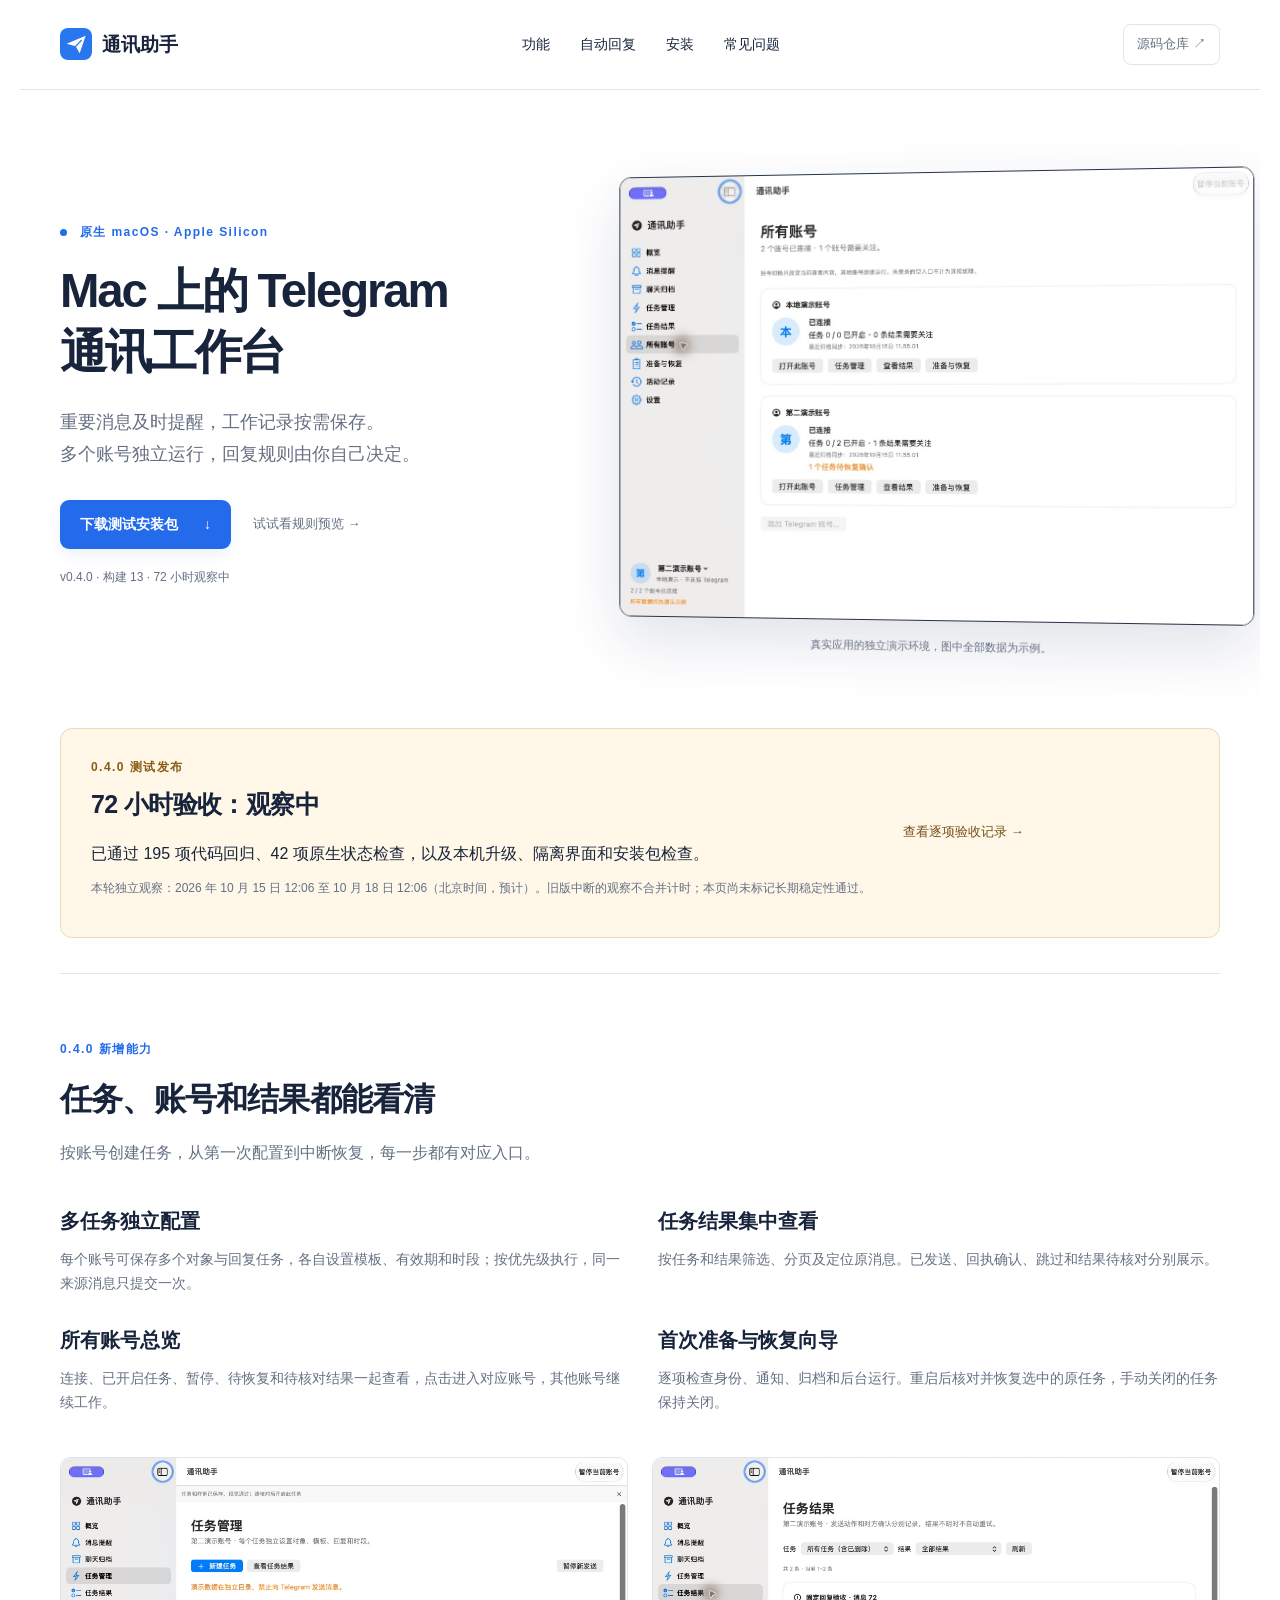
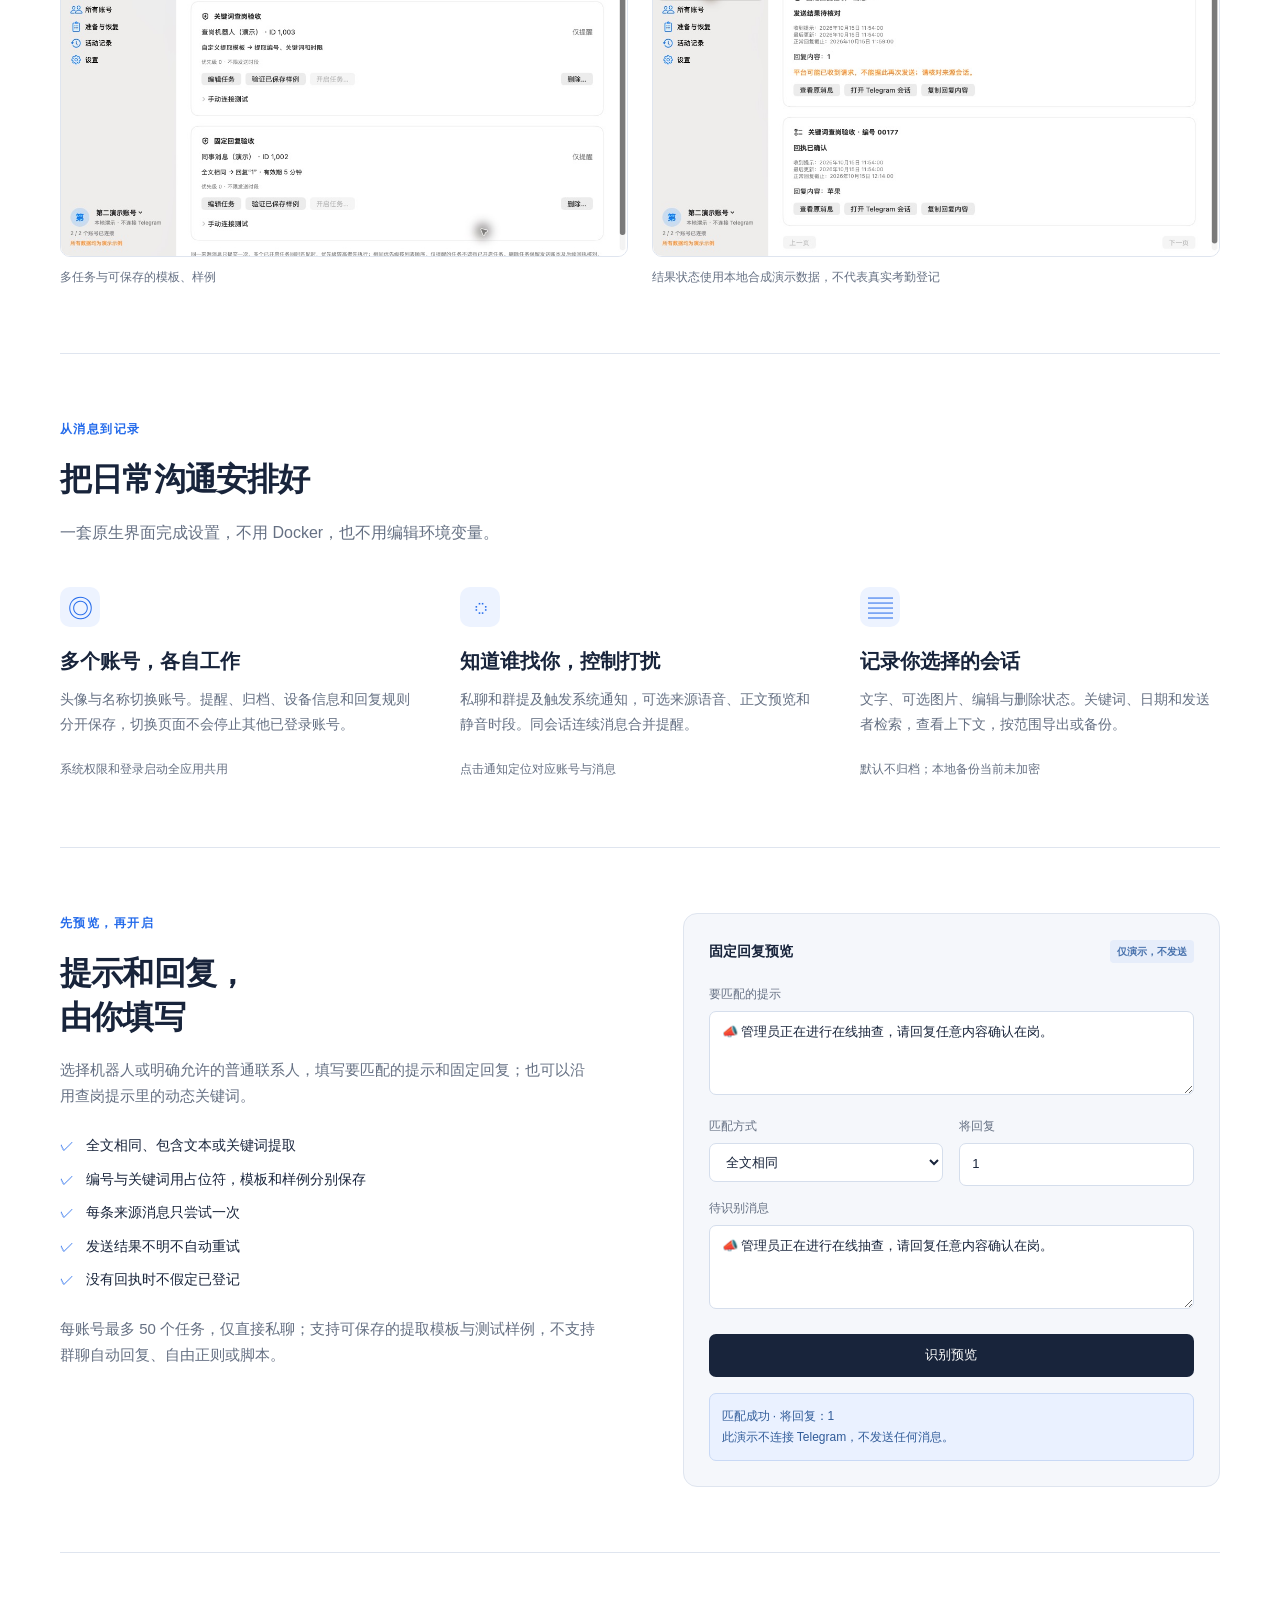
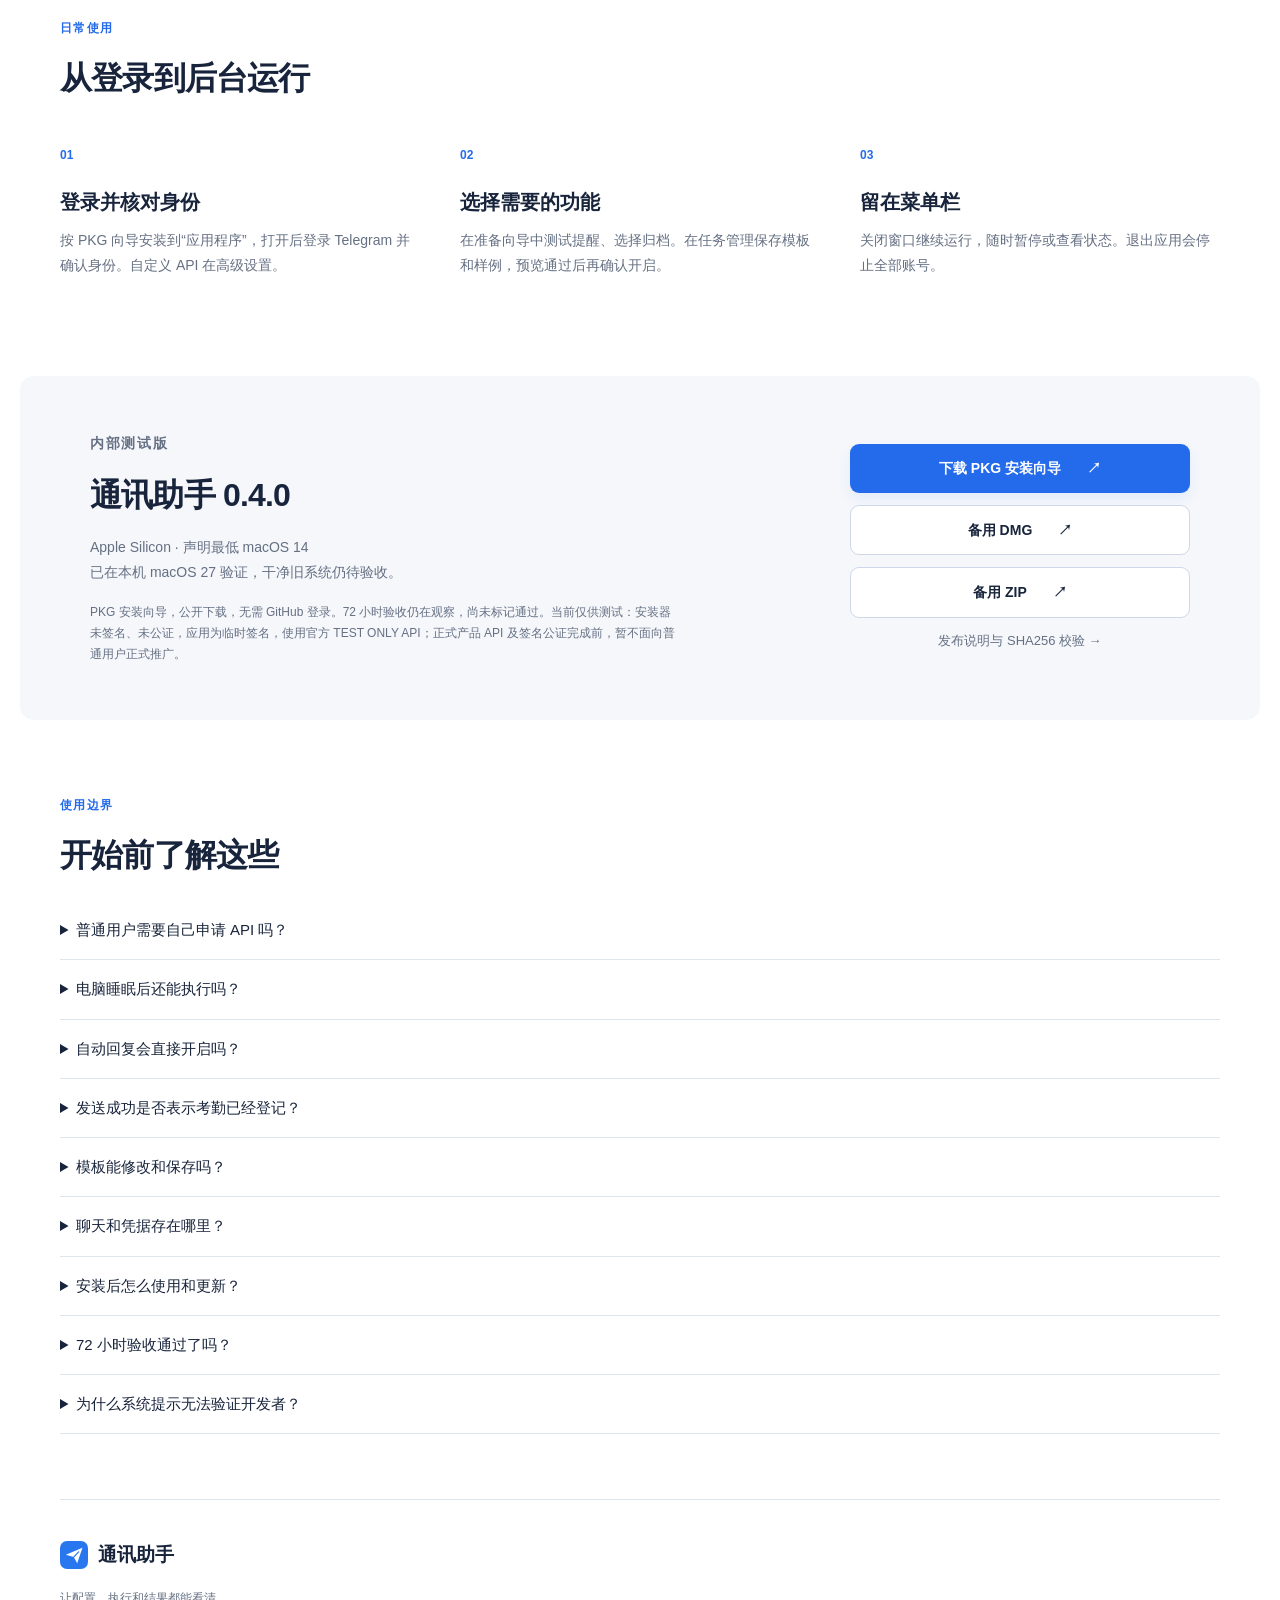
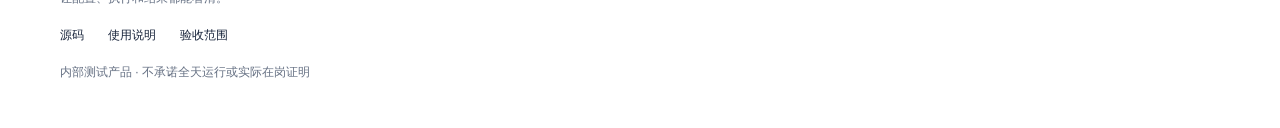
==== docs/index.html @ a5a1b1ce "Release 0.4.0 multi-task workbench with observation status" ====
<!doctype html>
<html lang="zh-CN">
<head>
<meta name="product-release" content="0.4.0">
  <meta charset="utf-8"><meta name="viewport" content="width=device-width,initial-scale=1">
  <meta name="description" content="通讯助手是原生 macOS Telegram 通讯工作台，支持多账号、系统提醒、本地归档与用户配置的自动回复。">
  <meta name="color-scheme" content="light"><title>通讯助手 · macOS Telegram 通讯工作台</title>
  <link rel="icon" href="assets/icon.svg" type="image/svg+xml"><link rel="stylesheet" href="style.css"><script src="site.js" defer></script>
</head>
<body>
<a class="skip" href="#main">跳到正文</a>
<header><a class="brand" href="#main"><img src="assets/icon.svg" width="32" height="32" alt="">通讯助手</a><nav aria-label="页面导航"><a href="#whats-new">功能</a><a href="#automation">自动回复</a><a href="#download">安装</a><a href="#faq">常见问题</a></nav><a class="repo-link" href="https://github.com/Aronlele/communications-assistant">源码仓库 ↗</a></header>
<main id="main">
<section class="hero">
  <div class="hero-copy"><p class="eyebrow"><span></span> 原生 macOS · Apple Silicon</p><h1>Mac 上的 Telegram<br>通讯工作台</h1><p class="intro">重要消息及时提醒，工作记录按需保存。<br>多个账号独立运行，回复规则由你自己决定。</p><div class="hero-actions"><a class="button" href="#download">下载测试安装包 <span>↓</span></a><a class="text-link" href="#automation">试试看规则预览 →</a></div><p class="meta">v0.4.0 · 构建 13 · 72 小时观察中</p></div>
  <figure class="app-figure"><img src="assets/demo-accounts.png" width="1080" height="760" alt="通讯助手 0.4.0：两个独立演示账号、任务数量、结果关注与恢复状态"><figcaption>真实应用的独立演示环境，图中全部数据为示例。</figcaption></figure>
</section>
<section id="release-status" class="release-status" aria-labelledby="release-status-title">
  <div><p class="eyebrow">0.4.0 测试发布</p><h2 id="release-status-title">72 小时验收：观察中</h2><p>已通过 195 项代码回归、42 项原生状态检查，以及本机升级、隔离界面和安装包检查。</p><p class="feature-note">本轮独立观察：2026 年 10 月 15 日 12:06 至 10 月 18 日 12:06（北京时间，预计）。旧版中断的观察不合并计时；本页尚未标记长期稳定性通过。</p></div>
  <a class="text-link" href="https://github.com/Aronlele/communications-assistant/blob/main/design/acceptance.md">查看逐项验收记录 →</a>
</section>
<section id="whats-new" class="section">
  <div class="section-heading"><p class="eyebrow">0.4.0 新增能力</p><h2>任务、账号和结果都能看清</h2><p>按账号创建任务，从第一次配置到中断恢复，每一步都有对应入口。</p></div>
  <div class="release-grid">
    <article><h3>多任务独立配置</h3><p>每个账号可保存多个对象与回复任务，各自设置模板、有效期和时段；按优先级执行，同一来源消息只提交一次。</p></article>
    <article><h3>任务结果集中查看</h3><p>按任务和结果筛选、分页及定位原消息。已发送、回执确认、跳过和结果待核对分别展示。</p></article>
    <article><h3>所有账号总览</h3><p>连接、已开启任务、暂停、待恢复和待核对结果一起查看，点击进入对应账号，其他账号继续工作。</p></article>
    <article><h3>首次准备与恢复向导</h3><p>逐项检查身份、通知、归档和后台运行。重启后核对并恢复选中的原任务，手动关闭的任务保持关闭。</p></article>
  </div>
  <div class="screenshots"><figure><a href="assets/demo-tasks.png"><img src="assets/demo-tasks.png" width="1080" height="760" loading="lazy" alt="独立演示环境中的关键词任务与固定回复任务"></a><figcaption>多任务与可保存的模板、样例</figcaption></figure><figure><a href="assets/demo-results.png"><img src="assets/demo-results.png" width="1080" height="760" loading="lazy" alt="合成演示结果：发送待核对、回执已确认及原消息定位"></a><figcaption>结果状态使用本地合成演示数据，不代表真实考勤登记</figcaption></figure></div>
</section>
<section id="features" class="features section">
  <div class="section-heading"><p class="eyebrow">从消息到记录</p><h2>把日常沟通安排好</h2><p>一套原生界面完成设置，不用 Docker，也不用编辑环境变量。</p></div>
  <div class="feature-grid">
    <article><span class="feature-icon" aria-hidden="true">◎</span><h3>多个账号，各自工作</h3><p>头像与名称切换账号。提醒、归档、设备信息和回复规则分开保存，切换页面不会停止其他已登录账号。</p><span class="feature-note">系统权限和登录启动全应用共用</span></article>
    <article><span class="feature-icon" aria-hidden="true">◌</span><h3>知道谁找你，控制打扰</h3><p>私聊和群提及触发系统通知，可选来源语音、正文预览和静音时段。同会话连续消息合并提醒。</p><span class="feature-note">点击通知定位对应账号与消息</span></article>
    <article><span class="feature-icon" aria-hidden="true">▤</span><h3>记录你选择的会话</h3><p>文字、可选图片、编辑与删除状态。关键词、日期和发送者检索，查看上下文，按范围导出或备份。</p><span class="feature-note">默认不归档；本地备份当前未加密</span></article>
  </div>
</section>
<section id="automation" class="automation section">
  <div class="automation-copy"><p class="eyebrow">先预览，再开启</p><h2>提示和回复，<br>由你填写</h2><p>选择机器人或明确允许的普通联系人，填写要匹配的提示和固定回复；也可以沿用查岗提示里的动态关键词。</p><ul><li>全文相同、包含文本或关键词提取</li><li>编号与关键词用占位符，模板和样例分别保存</li><li>每条来源消息只尝试一次</li><li>发送结果不明不自动重试</li><li>没有回执时不假定已登记</li></ul><p class="feature-note">每账号最多 50 个任务，仅直接私聊；支持可保存的提取模板与测试样例，不支持群聊自动回复、自由正则或脚本。</p></div>
  <div class="rule-demo"><div class="demo-heading"><span>固定回复预览</span><span class="demo-badge">仅演示，不发送</span></div><label for="match">要匹配的提示</label><textarea id="match" rows="3" maxlength="2000">📣 管理员正在进行在线抽查，请回复任意内容确认在岗。</textarea><div class="demo-row"><div><label for="mode">匹配方式</label><select id="mode"><option value="exact">全文相同</option><option value="contains">包含指定文本</option></select></div><div><label for="reply">将回复</label><input id="reply" value="1" maxlength="100"></div></div><label for="sample">待识别消息</label><textarea id="sample" rows="3" maxlength="2000">📣 管理员正在进行在线抽查，请回复任意内容确认在岗。</textarea><button id="preview" type="button">识别预览</button><div id="result" class="demo-result" role="status" aria-live="polite">匹配成功 · 将回复：1<br>此演示不连接 Telegram，不发送任何消息。</div></div>
</section>
<section class="workflow section"><div class="section-heading"><p class="eyebrow">日常使用</p><h2>从登录到后台运行</h2></div><ol><li><span>01</span><h3>登录并核对身份</h3><p>按 PKG 向导安装到“应用程序”，打开后登录 Telegram 并确认身份。自定义 API 在高级设置。</p></li><li><span>02</span><h3>选择需要的功能</h3><p>在准备向导中测试提醒、选择归档。在任务管理保存模板和样例，预览通过后再确认开启。</p></li><li><span>03</span><h3>留在菜单栏</h3><p>关闭窗口继续运行，随时暂停或查看状态。退出应用会停止全部账号。</p></li></ol></section>
<section id="download" class="download section"><div><p class="eyebrow">内部测试版</p><h2>通讯助手 0.4.0</h2><p>Apple Silicon · 声明最低 macOS 14<br>已在本机 macOS 27 验证，干净旧系统仍待验收。</p><p class="download-note">PKG 安装向导，公开下载，无需 GitHub 登录。72 小时验收仍在观察，尚未标记通过。当前仅供测试：安装器未签名、未公证，应用为临时签名，使用官方 TEST ONLY API；正式产品 API 及签名公证完成前，暂不面向普通用户正式推广。</p></div><div class="download-actions"><a class="button" href="https://github.com/Aronlele/communications-assistant/releases/download/v0.4.0/CommunicationsAssistant-0.4.0-macOS-arm64.pkg">下载 PKG 安装向导 <span>↗</span></a><a class="button secondary" href="https://github.com/Aronlele/communications-assistant/releases/download/v0.4.0/CommunicationsAssistant-0.4.0-macOS-arm64.dmg">备用 DMG <span>↗</span></a><a class="button secondary" href="https://github.com/Aronlele/communications-assistant/releases/download/v0.4.0/CommunicationsAssistant-0.4.0-macOS-arm64.zip">备用 ZIP <span>↗</span></a><a class="text-link" href="https://github.com/Aronlele/communications-assistant/releases/tag/v0.4.0">发布说明与 SHA256 校验 →</a></div></section>
<section id="faq" class="faq section"><div class="section-heading"><p class="eyebrow">使用边界</p><h2>开始前了解这些</h2></div><details><summary>普通用户需要自己申请 API 吗？</summary><p>有内置配置的安装包只需登录 Telegram；自定义 API 放在高级设置。当前内部包使用官方测试配置，正式产品 API 待完成。</p></details><details><summary>电脑睡眠后还能执行吗？</summary><p>睡眠、合盖、退出应用或网络不可用时不能实时处理。可选防闲置睡眠不能覆盖主动睡眠或合盖，恢复后按时限规则处理新提示，不补发重启前旧消息。</p></details><details><summary>自动回复会直接开启吗？</summary><p>不会。新对象或规则先保存为仅提醒，预览并确认后才启用。重启或身份恢复后，逐账号确认，再在准备与恢复向导中选择恢复原先开启的任务。固定回复默认本地有效期 5 分钟，可自定义。</p></details><details><summary>发送成功是否表示考勤已经登记？</summary><p>编号模式需要匹配同编号登记回执。固定回复当前没有通用回执解析，只显示“已发送，登记未核实”，需要在原会话确认实际业务结果。</p></details><details><summary>模板能修改和保存吗？</summary><p>可以。在任务管理新建或编辑任务，匹配模板和测试样例分别保存。编号查岗选择“从提示提取关键词”，可从样例生成含编号、分钟数和关键词占位符的提取模板；关键词可随每条消息变化。修改执行条件只暂停该任务，其他任务保持运行。</p></details><details><summary>聊天和凭据存在哪里？</summary><p>资料保存在本机，按账号隔离，不上传到产品云端。Telegram 连接仍访问其服务。会话和 API 不随普通备份导出，本地备份未加密，源码仓库不包含真实消息和凭据。</p></details><details><summary>安装后怎么使用和更新？</summary><p>推荐双击 PKG，按“继续 → 安装”完成安装，再从“应用程序”打开通讯助手。系统可能要求管理员验证。升级前退出应用，安装器只替换应用，保留账号和资料；之后在准备与恢复向导中核对账号和原先开启的任务，再选择恢复。DMG/ZIP 为备用。Intel、自动更新、正式签名及公证尚未完成。</p></details><details><summary>72 小时验收通过了吗？</summary><p>尚未通过。0.4.0 独立观察从 2026 年 10 月 15 日 12:06（北京时间）开始，预计 10 月 18 日 12:06 满 72 小时。会核对实际覆盖、连接、资源及采样缺口；到期本身不等于通过。旧版计划升级中断的时间不拼接。</p></details><details><summary>为什么系统提示无法验证开发者？</summary><p>目前安装器尚未完成 Developer ID 签名与 Apple 公证，不能保证联网下载后顺畅安装。请核对 Release 来源与 SHA256，参考 <a href="https://support.apple.com/zh-cn/102445">Apple 官方说明</a>；无需关闭系统安全保护。当前 PKG 已验证安装结构和向导，干净 Mac 的完整安装仍待验收。</p></details></section>
</main>
<footer><div class="brand"><img src="assets/icon.svg" width="28" height="28" alt="">通讯助手</div><p>让配置、执行和结果都能看清。</p><div><a href="https://github.com/Aronlele/communications-assistant">源码</a><a href="https://github.com/Aronlele/communications-assistant/blob/main/macos/README.md">使用说明</a><a href="https://github.com/Aronlele/communications-assistant/blob/main/design/acceptance.md">验收范围</a></div><small>内部测试产品 · 不承诺全天运行或实际在岗证明</small></footer>
</body></html>
---- docs/style.css ----
:root{--ink:#18243b;--muted:#657083;--blue:#246beb;--line:#dfe5ef;--paper:#f5f7fb}*{box-sizing:border-box}html{scroll-behavior:smooth;scroll-padding-top:90px}body{margin:0;color:var(--ink);font:16px/1.75 -apple-system,BlinkMacSystemFont,"PingFang SC","Segoe UI",sans-serif;background:#fff}a{color:inherit;text-decoration:none}button,input,textarea,select{font:inherit}a:focus-visible,button:focus-visible,input:focus-visible,textarea:focus-visible,select:focus-visible,summary:focus-visible{outline:3px solid #8cb4ff;outline-offset:4px}.skip{position:absolute;left:16px;top:-100px;background:#fff;padding:10px;z-index:10}.skip:focus{top:12px}header{display:flex;align-items:center;justify-content:space-between;gap:24px;max-width:1240px;margin:auto;padding:24px 40px;border-bottom:1px solid var(--line)}.brand{display:flex;align-items:center;gap:10px;font-weight:700;font-size:19px}nav{display:flex;gap:30px;font-size:14px}nav a:hover,.text-link:hover{color:var(--blue)}.repo-link{font-size:13px;color:var(--muted);padding:8px 13px;border:1px solid var(--line);border-radius:8px}main{max-width:1240px;margin:auto}.hero{display:grid;grid-template-columns:.92fr 1.08fr;gap:32px;align-items:center;padding:82px 40px 72px;overflow:hidden}.eyebrow{font-size:12px;font-weight:700;letter-spacing:.12em;color:var(--blue);margin:0 0 18px}.eyebrow span{display:inline-block;width:7px;height:7px;background:var(--blue);border-radius:50%;margin-right:8px}h1{font-size:clamp(34px,3.7vw,49px);line-height:1.28;letter-spacing:-.045em;margin:0 0 25px}h2{font-size:32px;line-height:1.35;letter-spacing:-.025em;margin:0 0 18px}h3{font-size:20px;line-height:1.4;margin:20px 0 12px}p{margin:0 0 18px}.intro{color:var(--muted);font-size:18px}.hero-actions{display:flex;align-items:center;gap:22px;margin:30px 0 18px}.button{display:inline-flex;justify-content:center;align-items:center;gap:26px;border-radius:9px;padding:12px 20px;background:var(--blue);color:white;font-size:14px;font-weight:600;box-shadow:0 6px 14px #246beb15}.button:hover{background:#165ace}.text-link{font-size:13px;color:var(--muted)}.meta{font-size:12px;color:var(--muted)}figure{margin:0}.app-figure{transform:perspective(1200px) rotateY(-5deg);margin-right:-28px}.app-figure img{display:block;width:100%;height:auto;border-radius:12px;box-shadow:0 24px 60px #1e305922;border:1px solid #263243}.app-figure figcaption{text-align:center;font-size:11px;color:var(--muted);margin-top:16px}.section{margin:0 40px;padding:65px 0;border-top:1px solid var(--line)}.section-heading{max-width:630px;margin-bottom:40px}.section-heading p:not(.eyebrow){color:var(--muted)}.feature-grid{display:grid;grid-template-columns:repeat(3,1fr);gap:40px}.feature-grid article p{font-size:14px;color:var(--muted)}.feature-icon{display:inline-grid;place-items:center;width:40px;height:40px;border-radius:10px;color:var(--blue);background:#edf3ff;font-size:25px}.feature-note{font-size:12px;color:var(--muted)}.automation{display:grid;grid-template-columns:1fr 1fr;gap:85px;align-items:start}.automation-copy>p:not(.eyebrow){color:var(--muted);font-size:15px}.automation-copy ul{list-style:none;padding:0;margin:24px 0}.automation-copy li{font-size:14px;margin:9px 0}.automation-copy li:before{content:"✓";color:var(--blue);margin-right:12px}.rule-demo{padding:25px;background:var(--paper);border:1px solid var(--line);border-radius:14px}.demo-heading{display:flex;align-items:center;justify-content:space-between;font-size:14px;font-weight:600;margin-bottom:20px;gap:10px}.demo-badge{font-size:10px;background:#e6edfa;color:#4771ac;padding:3px 7px;border-radius:4px}.rule-demo label{display:block;font-size:12px;color:var(--muted);margin:12px 0 6px}.rule-demo input,.rule-demo textarea,.rule-demo select{width:100%;padding:10px 12px;border:1px solid #d5deec;border-radius:7px;background:white;color:var(--ink);font-size:13px;line-height:1.6}.rule-demo textarea{resize:vertical;min-height:78px}.demo-row{display:grid;grid-template-columns:1fr 1fr;gap:16px}.rule-demo button{cursor:pointer;width:100%;border:0;border-radius:7px;padding:10px;margin:16px 0;background:var(--ink);color:white;font-size:13px}.demo-result{padding:12px;border-radius:7px;border:1px solid #c9d9f5;background:#eaf1ff;color:#315c99;font-size:12px}.demo-result.miss{background:#fff6e6;color:#86591b;border-color:#ebd9b7}.workflow ol{list-style:none;display:grid;grid-template-columns:repeat(3,1fr);gap:40px;padding:0}.workflow li>span{font-size:12px;color:var(--blue);font-weight:700}.workflow li p{font-size:14px;color:var(--muted)}.download{display:grid;grid-template-columns:1.4fr .7fr;gap:80px;align-items:center;background:var(--paper);margin:0;border:0;padding:55px 70px;border-radius:14px}.download p{color:var(--muted);font-size:14px}.download .download-note{font-size:12px;max-width:590px;margin-bottom:0}.download-actions{display:flex;flex-direction:column;gap:12px}.secondary{background:white;color:var(--ink);border:1px solid #ced8e8;box-shadow:none}.secondary:hover{background:#eaf0fa}.download-actions>.text-link{text-align:center}.faq{border:0;padding-top:75px}.faq .section-heading{margin-bottom:24px}.faq details{border-bottom:1px solid var(--line);padding:16px 0}.faq summary{font-size:15px;font-weight:500;cursor:pointer}.faq details p{font-size:14px;color:var(--muted);margin:14px 24px 0 0;max-width:880px}footer{display:grid;gap:16px;max-width:1160px;margin:0 auto;padding:38px 0 45px;border-top:1px solid var(--line)}footer p,footer small{color:var(--muted);font-size:12px;margin:0}footer>div:last-of-type{display:flex;gap:24px;font-size:12px}footer a:hover{color:var(--blue)}@media(max-width:900px){header{padding:20px 25px;gap:12px}nav{gap:15px}.repo-link{display:none}.hero{grid-template-columns:1fr;padding:50px 25px;gap:35px}.app-figure{transform:none;margin-right:0;max-width:720px}.section{margin:0 25px;padding:44px 0}.feature-grid{gap:22px}.automation{gap:35px}.download{margin:0 25px;padding:35px;gap:30px}footer{margin:0 25px}}@media(max-width:600px){header{padding:18px 20px}.brand{font-size:17px}nav{gap:12px;font-size:12px}nav a:nth-child(2){display:none}.hero{padding:40px 20px}.hero-actions{flex-wrap:wrap;gap:15px}h1{font-size:36px}h2{font-size:27px}.intro{font-size:16px}.section{margin:0 20px}.feature-grid,.automation,.workflow ol,.download{grid-template-columns:1fr}.feature-grid{gap:30px}.feature-grid h3{margin-top:14px}.automation{gap:22px}.workflow ol{gap:20px}.download{margin:0 20px;padding:28px}.rule-demo{padding:20px}footer{margin:0 20px}}@media(prefers-reduced-motion:reduce){html{scroll-behavior:auto}.app-figure{transform:none}}

.release-status{margin:0 40px 35px;padding:28px 30px;background:#fff7e8;border:1px solid #eddab7;border-radius:12px;display:flex;align-items:center;gap:32px}.release-status h2{font-size:25px}.release-status .eyebrow{color:#895b15;margin-bottom:10px}.release-status p{margin-bottom:10px}.release-status>.text-link{flex-shrink:0;color:#76511b}.release-grid{display:grid;grid-template-columns:repeat(2,1fr);gap:12px 35px}.release-grid h3{margin-top:0}.release-grid p{font-size:14px;color:var(--muted)}.screenshots{display:grid;grid-template-columns:repeat(2,1fr);gap:24px;margin-top:24px}.screenshots img{display:block;width:100%;height:auto;border:1px solid var(--line);border-radius:10px}.screenshots figcaption{font-size:12px;color:var(--muted);margin-top:10px}@media(max-width:900px){.release-status{margin:0 25px 30px;align-items:flex-start;flex-direction:column;gap:8px}}@media(max-width:600px){.release-status{margin:0 20px 25px;padding:22px}.release-grid,.screenshots{grid-template-columns:1fr}}
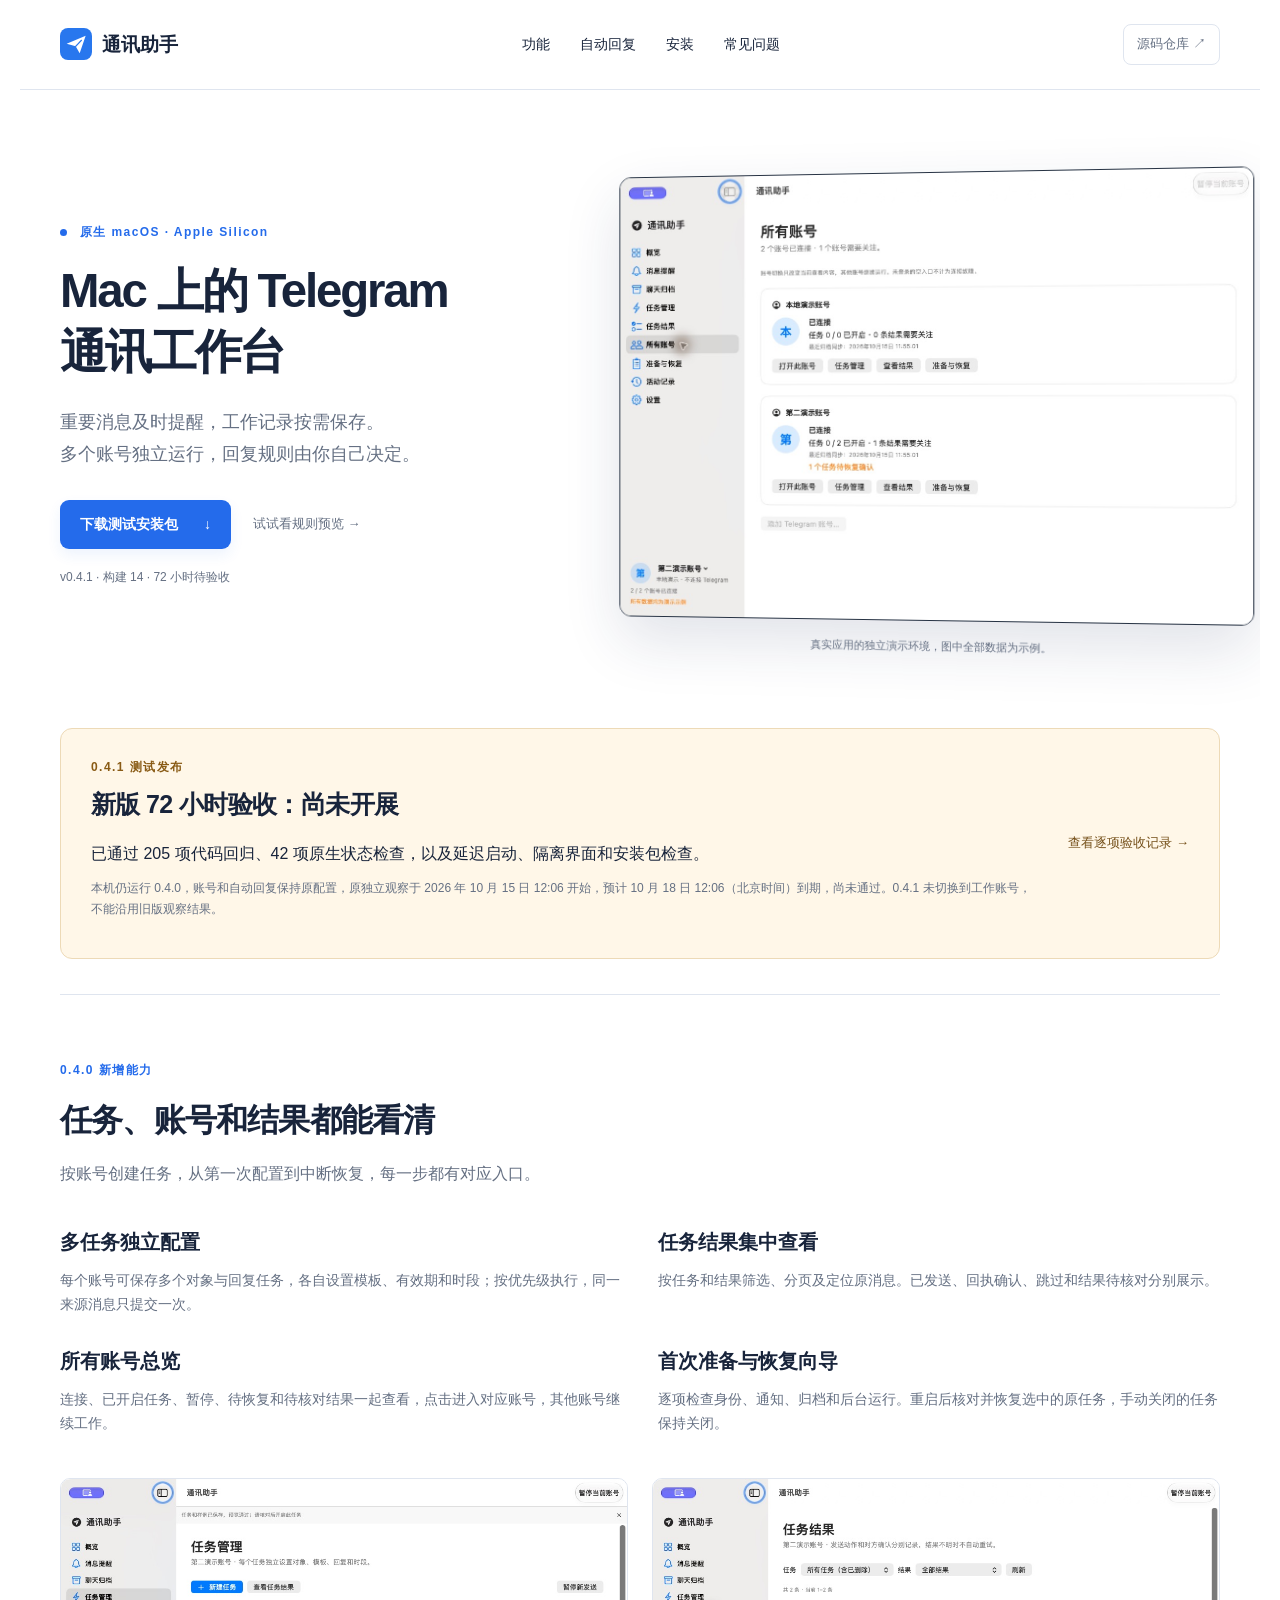
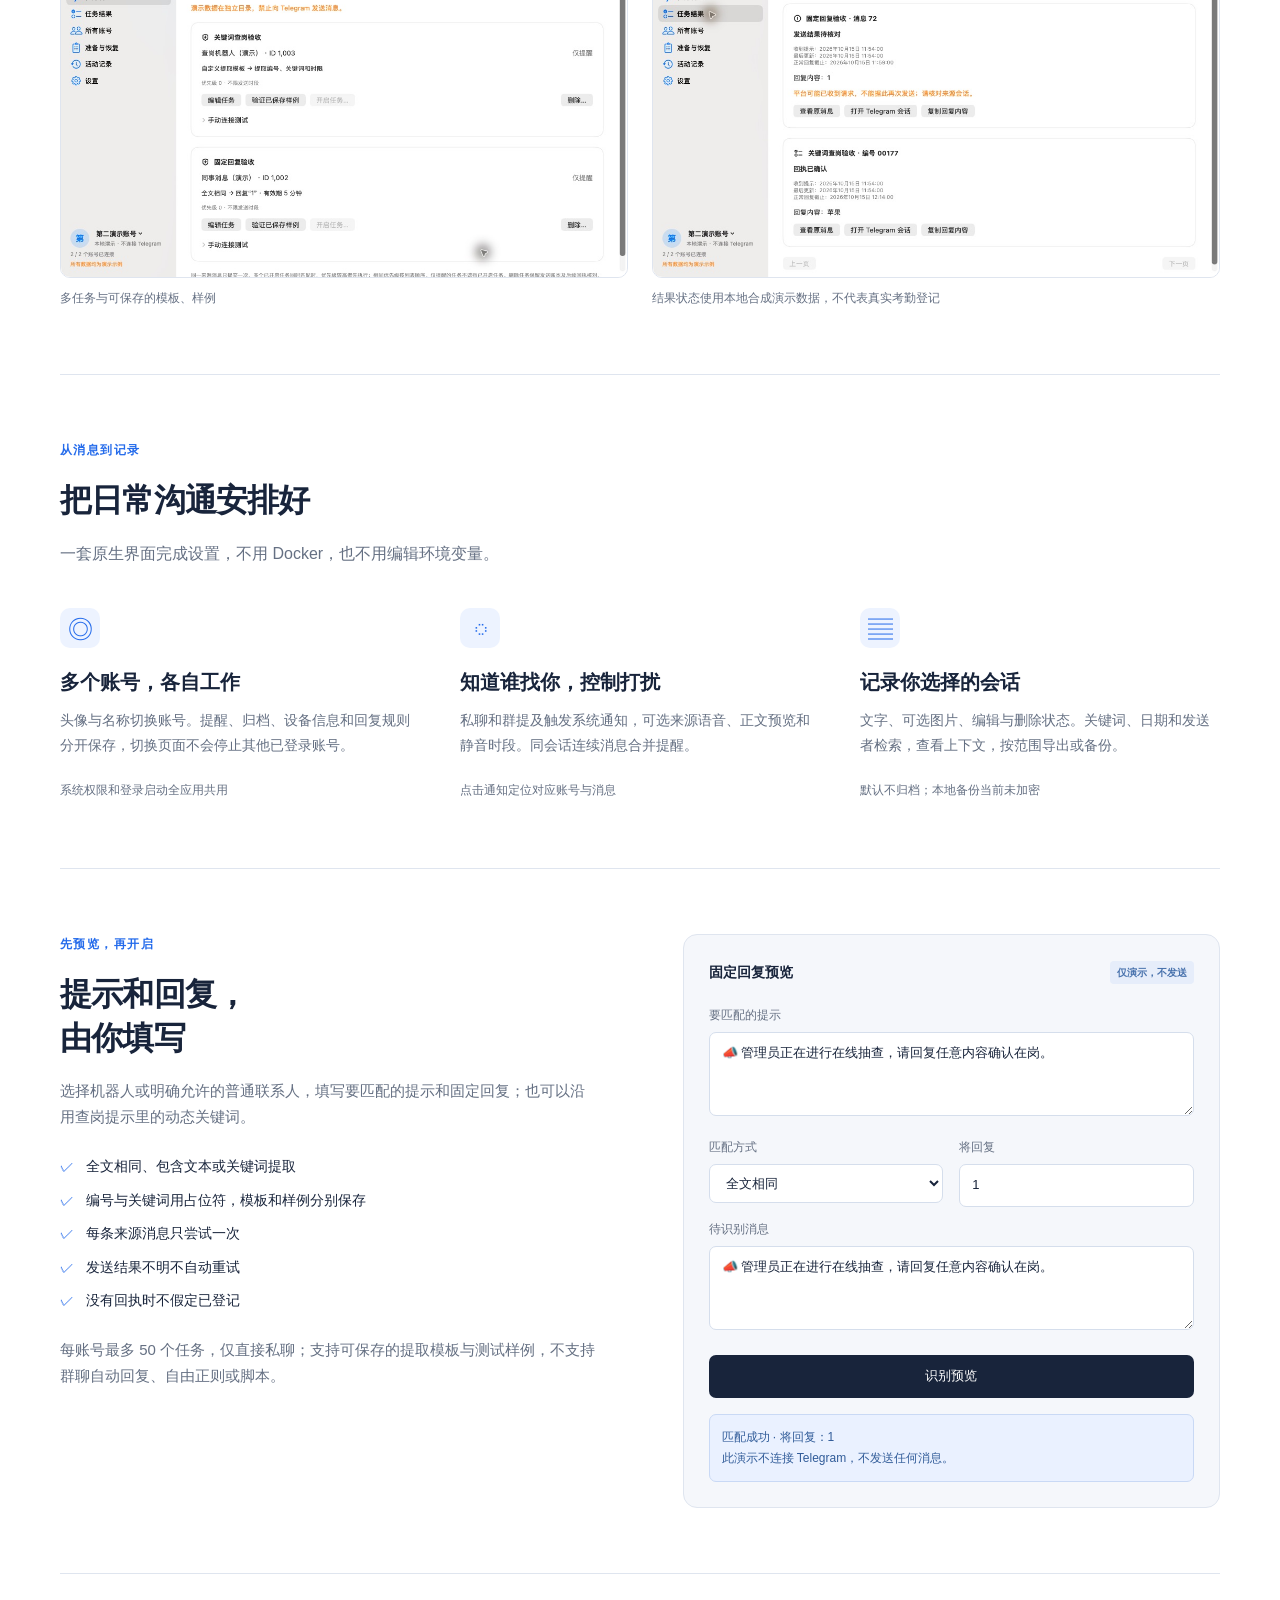
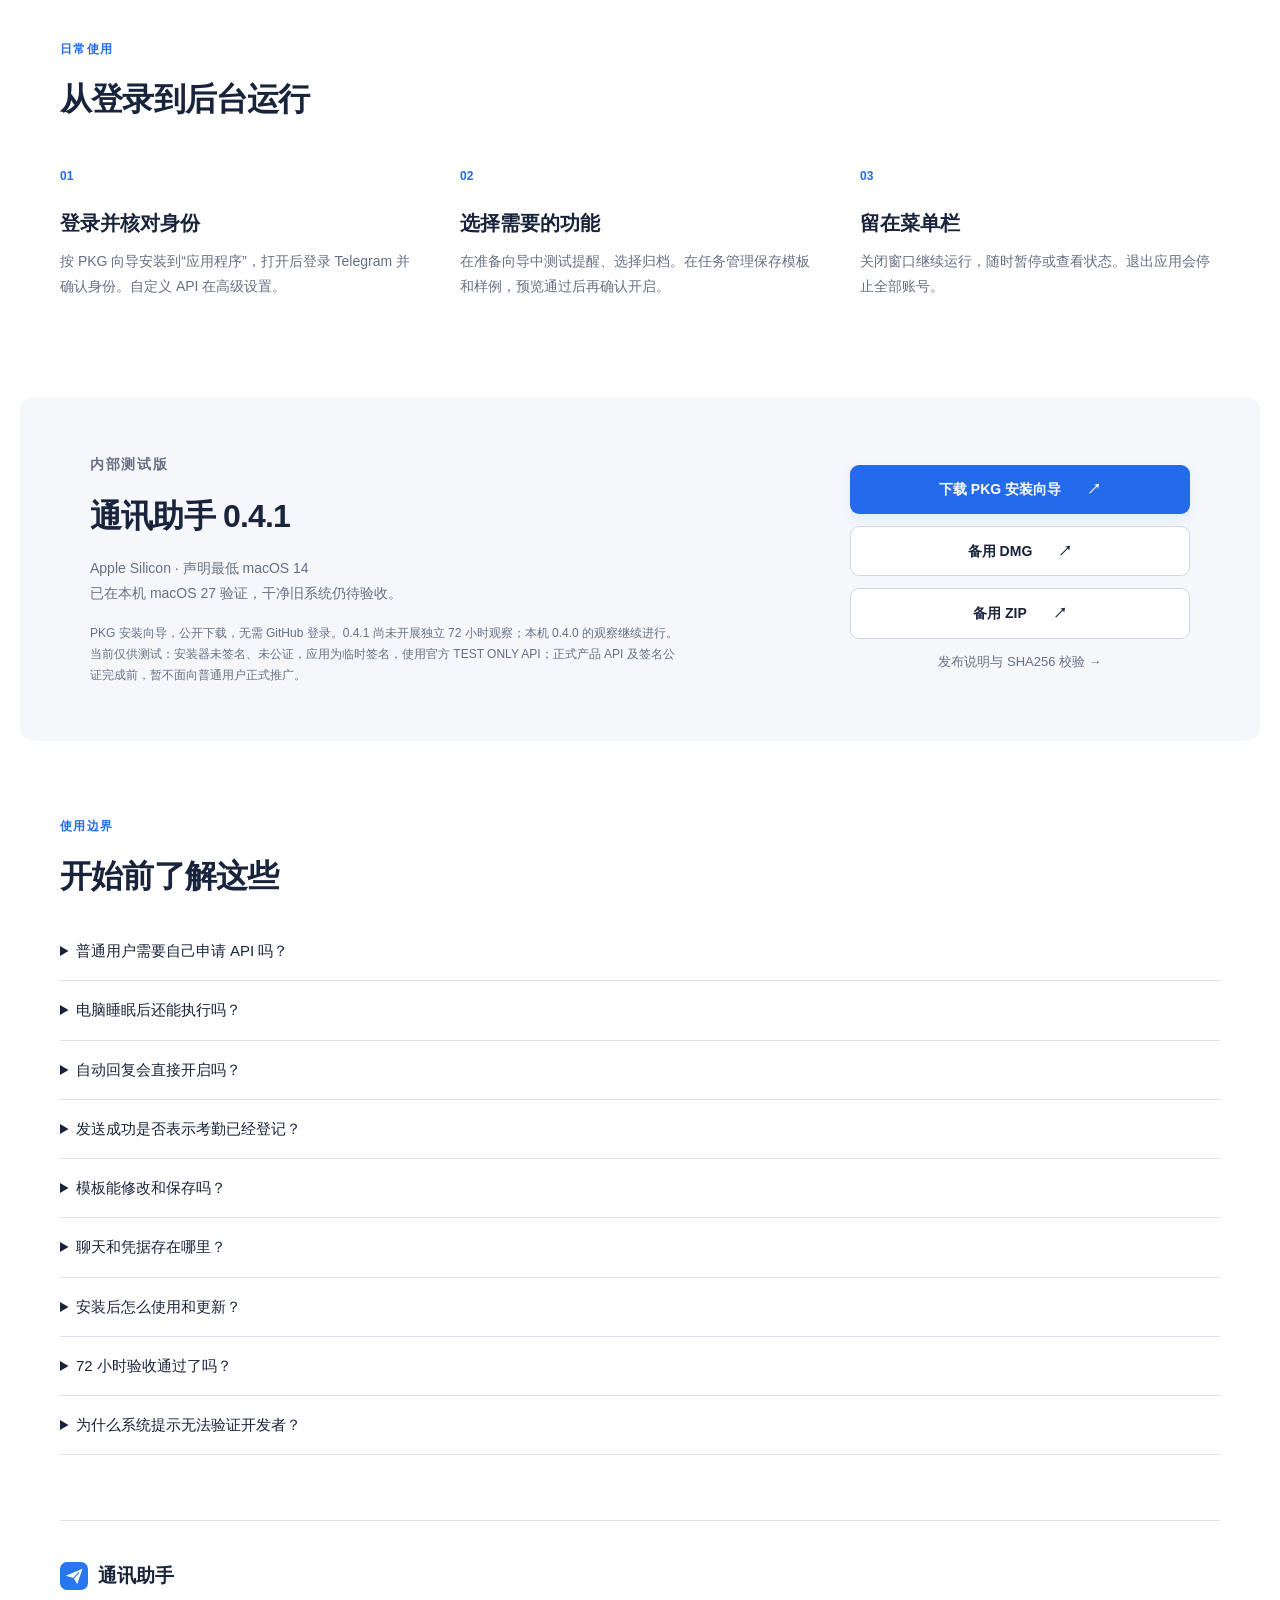
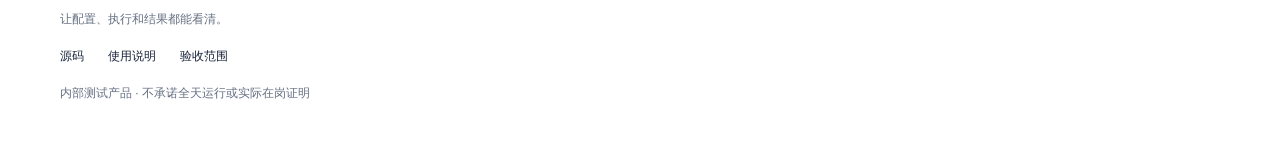
==== commit 2b69ffab: "Release 0.4.1 with bounded engine probes and isolated acceptance fixes" ====
--- a/docs/index.html
+++ b/docs/index.html
@@ -1,7 +1,7 @@
 <!doctype html>
 <html lang="zh-CN">
 <head>
-<meta name="product-release" content="0.4.0">
+<meta name="product-release" content="0.4.1">
   <meta charset="utf-8"><meta name="viewport" content="width=device-width,initial-scale=1">
   <meta name="description" content="通讯助手是原生 macOS Telegram 通讯工作台，支持多账号、系统提醒、本地归档与用户配置的自动回复。">
   <meta name="color-scheme" content="light"><title>通讯助手 · macOS Telegram 通讯工作台</title>
@@ -12,11 +12,11 @@
 <header><a class="brand" href="#main"><img src="assets/icon.svg" width="32" height="32" alt="">通讯助手</a><nav aria-label="页面导航"><a href="#whats-new">功能</a><a href="#automation">自动回复</a><a href="#download">安装</a><a href="#faq">常见问题</a></nav><a class="repo-link" href="https://github.com/Aronlele/communications-assistant">源码仓库 ↗</a></header>
 <main id="main">
 <section class="hero">
-  <div class="hero-copy"><p class="eyebrow"><span></span> 原生 macOS · Apple Silicon</p><h1>Mac 上的 Telegram<br>通讯工作台</h1><p class="intro">重要消息及时提醒，工作记录按需保存。<br>多个账号独立运行，回复规则由你自己决定。</p><div class="hero-actions"><a class="button" href="#download">下载测试安装包 <span>↓</span></a><a class="text-link" href="#automation">试试看规则预览 →</a></div><p class="meta">v0.4.0 · 构建 13 · 72 小时观察中</p></div>
+  <div class="hero-copy"><p class="eyebrow"><span></span> 原生 macOS · Apple Silicon</p><h1>Mac 上的 Telegram<br>通讯工作台</h1><p class="intro">重要消息及时提醒，工作记录按需保存。<br>多个账号独立运行，回复规则由你自己决定。</p><div class="hero-actions"><a class="button" href="#download">下载测试安装包 <span>↓</span></a><a class="text-link" href="#automation">试试看规则预览 →</a></div><p class="meta">v0.4.1 · 构建 14 · 72 小时待验收</p></div>
   <figure class="app-figure"><img src="assets/demo-accounts.png" width="1080" height="760" alt="通讯助手 0.4.0：两个独立演示账号、任务数量、结果关注与恢复状态"><figcaption>真实应用的独立演示环境，图中全部数据为示例。</figcaption></figure>
 </section>
 <section id="release-status" class="release-status" aria-labelledby="release-status-title">
-  <div><p class="eyebrow">0.4.0 测试发布</p><h2 id="release-status-title">72 小时验收：观察中</h2><p>已通过 195 项代码回归、42 项原生状态检查，以及本机升级、隔离界面和安装包检查。</p><p class="feature-note">本轮独立观察：2026 年 10 月 15 日 12:06 至 10 月 18 日 12:06（北京时间，预计）。旧版中断的观察不合并计时；本页尚未标记长期稳定性通过。</p></div>
+  <div><p class="eyebrow">0.4.1 测试发布</p><h2 id="release-status-title">新版 72 小时验收：尚未开展</h2><p>已通过 205 项代码回归、42 项原生状态检查，以及延迟启动、隔离界面和安装包检查。</p><p class="feature-note">本机仍运行 0.4.0，账号和自动回复保持原配置，原独立观察于 2026 年 10 月 15 日 12:06 开始，预计 10 月 18 日 12:06（北京时间）到期，尚未通过。0.4.1 未切换到工作账号，不能沿用旧版观察结果。</p></div>
   <a class="text-link" href="https://github.com/Aronlele/communications-assistant/blob/main/design/acceptance.md">查看逐项验收记录 →</a>
 </section>
 <section id="whats-new" class="section">
@@ -42,8 +42,8 @@
   <div class="rule-demo"><div class="demo-heading"><span>固定回复预览</span><span class="demo-badge">仅演示，不发送</span></div><label for="match">要匹配的提示</label><textarea id="match" rows="3" maxlength="2000">📣 管理员正在进行在线抽查，请回复任意内容确认在岗。</textarea><div class="demo-row"><div><label for="mode">匹配方式</label><select id="mode"><option value="exact">全文相同</option><option value="contains">包含指定文本</option></select></div><div><label for="reply">将回复</label><input id="reply" value="1" maxlength="100"></div></div><label for="sample">待识别消息</label><textarea id="sample" rows="3" maxlength="2000">📣 管理员正在进行在线抽查，请回复任意内容确认在岗。</textarea><button id="preview" type="button">识别预览</button><div id="result" class="demo-result" role="status" aria-live="polite">匹配成功 · 将回复：1<br>此演示不连接 Telegram，不发送任何消息。</div></div>
 </section>
 <section class="workflow section"><div class="section-heading"><p class="eyebrow">日常使用</p><h2>从登录到后台运行</h2></div><ol><li><span>01</span><h3>登录并核对身份</h3><p>按 PKG 向导安装到“应用程序”，打开后登录 Telegram 并确认身份。自定义 API 在高级设置。</p></li><li><span>02</span><h3>选择需要的功能</h3><p>在准备向导中测试提醒、选择归档。在任务管理保存模板和样例，预览通过后再确认开启。</p></li><li><span>03</span><h3>留在菜单栏</h3><p>关闭窗口继续运行，随时暂停或查看状态。退出应用会停止全部账号。</p></li></ol></section>
-<section id="download" class="download section"><div><p class="eyebrow">内部测试版</p><h2>通讯助手 0.4.0</h2><p>Apple Silicon · 声明最低 macOS 14<br>已在本机 macOS 27 验证，干净旧系统仍待验收。</p><p class="download-note">PKG 安装向导，公开下载，无需 GitHub 登录。72 小时验收仍在观察，尚未标记通过。当前仅供测试：安装器未签名、未公证，应用为临时签名，使用官方 TEST ONLY API；正式产品 API 及签名公证完成前，暂不面向普通用户正式推广。</p></div><div class="download-actions"><a class="button" href="https://github.com/Aronlele/communications-assistant/releases/download/v0.4.0/CommunicationsAssistant-0.4.0-macOS-arm64.pkg">下载 PKG 安装向导 <span>↗</span></a><a class="button secondary" href="https://github.com/Aronlele/communications-assistant/releases/download/v0.4.0/CommunicationsAssistant-0.4.0-macOS-arm64.dmg">备用 DMG <span>↗</span></a><a class="button secondary" href="https://github.com/Aronlele/communications-assistant/releases/download/v0.4.0/CommunicationsAssistant-0.4.0-macOS-arm64.zip">备用 ZIP <span>↗</span></a><a class="text-link" href="https://github.com/Aronlele/communications-assistant/releases/tag/v0.4.0">发布说明与 SHA256 校验 →</a></div></section>
-<section id="faq" class="faq section"><div class="section-heading"><p class="eyebrow">使用边界</p><h2>开始前了解这些</h2></div><details><summary>普通用户需要自己申请 API 吗？</summary><p>有内置配置的安装包只需登录 Telegram；自定义 API 放在高级设置。当前内部包使用官方测试配置，正式产品 API 待完成。</p></details><details><summary>电脑睡眠后还能执行吗？</summary><p>睡眠、合盖、退出应用或网络不可用时不能实时处理。可选防闲置睡眠不能覆盖主动睡眠或合盖，恢复后按时限规则处理新提示，不补发重启前旧消息。</p></details><details><summary>自动回复会直接开启吗？</summary><p>不会。新对象或规则先保存为仅提醒，预览并确认后才启用。重启或身份恢复后，逐账号确认，再在准备与恢复向导中选择恢复原先开启的任务。固定回复默认本地有效期 5 分钟，可自定义。</p></details><details><summary>发送成功是否表示考勤已经登记？</summary><p>编号模式需要匹配同编号登记回执。固定回复当前没有通用回执解析，只显示“已发送，登记未核实”，需要在原会话确认实际业务结果。</p></details><details><summary>模板能修改和保存吗？</summary><p>可以。在任务管理新建或编辑任务，匹配模板和测试样例分别保存。编号查岗选择“从提示提取关键词”，可从样例生成含编号、分钟数和关键词占位符的提取模板；关键词可随每条消息变化。修改执行条件只暂停该任务，其他任务保持运行。</p></details><details><summary>聊天和凭据存在哪里？</summary><p>资料保存在本机，按账号隔离，不上传到产品云端。Telegram 连接仍访问其服务。会话和 API 不随普通备份导出，本地备份未加密，源码仓库不包含真实消息和凭据。</p></details><details><summary>安装后怎么使用和更新？</summary><p>推荐双击 PKG，按“继续 → 安装”完成安装，再从“应用程序”打开通讯助手。系统可能要求管理员验证。升级前退出应用，安装器只替换应用，保留账号和资料；之后在准备与恢复向导中核对账号和原先开启的任务，再选择恢复。DMG/ZIP 为备用。Intel、自动更新、正式签名及公证尚未完成。</p></details><details><summary>72 小时验收通过了吗？</summary><p>尚未通过。0.4.0 独立观察从 2026 年 10 月 15 日 12:06（北京时间）开始，预计 10 月 18 日 12:06 满 72 小时。会核对实际覆盖、连接、资源及采样缺口；到期本身不等于通过。旧版计划升级中断的时间不拼接。</p></details><details><summary>为什么系统提示无法验证开发者？</summary><p>目前安装器尚未完成 Developer ID 签名与 Apple 公证，不能保证联网下载后顺畅安装。请核对 Release 来源与 SHA256，参考 <a href="https://support.apple.com/zh-cn/102445">Apple 官方说明</a>；无需关闭系统安全保护。当前 PKG 已验证安装结构和向导，干净 Mac 的完整安装仍待验收。</p></details></section>
+<section id="download" class="download section"><div><p class="eyebrow">内部测试版</p><h2>通讯助手 0.4.1</h2><p>Apple Silicon · 声明最低 macOS 14<br>已在本机 macOS 27 验证，干净旧系统仍待验收。</p><p class="download-note">PKG 安装向导，公开下载，无需 GitHub 登录。0.4.1 尚未开展独立 72 小时观察；本机 0.4.0 的观察继续进行。当前仅供测试：安装器未签名、未公证，应用为临时签名，使用官方 TEST ONLY API；正式产品 API 及签名公证完成前，暂不面向普通用户正式推广。</p></div><div class="download-actions"><a class="button" href="https://github.com/Aronlele/communications-assistant/releases/download/v0.4.1/CommunicationsAssistant-0.4.1-macOS-arm64.pkg">下载 PKG 安装向导 <span>↗</span></a><a class="button secondary" href="https://github.com/Aronlele/communications-assistant/releases/download/v0.4.1/CommunicationsAssistant-0.4.1-macOS-arm64.dmg">备用 DMG <span>↗</span></a><a class="button secondary" href="https://github.com/Aronlele/communications-assistant/releases/download/v0.4.1/CommunicationsAssistant-0.4.1-macOS-arm64.zip">备用 ZIP <span>↗</span></a><a class="text-link" href="https://github.com/Aronlele/communications-assistant/releases/tag/v0.4.1">发布说明与 SHA256 校验 →</a></div></section>
+<section id="faq" class="faq section"><div class="section-heading"><p class="eyebrow">使用边界</p><h2>开始前了解这些</h2></div><details><summary>普通用户需要自己申请 API 吗？</summary><p>有内置配置的安装包只需登录 Telegram；自定义 API 放在高级设置。当前内部包使用官方测试配置，正式产品 API 待完成。</p></details><details><summary>电脑睡眠后还能执行吗？</summary><p>睡眠、合盖、退出应用或网络不可用时不能实时处理。可选防闲置睡眠不能覆盖主动睡眠或合盖，恢复后按时限规则处理新提示，不补发重启前旧消息。</p></details><details><summary>自动回复会直接开启吗？</summary><p>不会。新对象或规则先保存为仅提醒，预览并确认后才启用。重启或身份恢复后，逐账号确认，再在准备与恢复向导中选择恢复原先开启的任务。固定回复默认本地有效期 5 分钟，可自定义。</p></details><details><summary>发送成功是否表示考勤已经登记？</summary><p>编号模式需要匹配同编号登记回执。固定回复当前没有通用回执解析，只显示“已发送，登记未核实”，需要在原会话确认实际业务结果。</p></details><details><summary>模板能修改和保存吗？</summary><p>可以。在任务管理新建或编辑任务，匹配模板和测试样例分别保存。编号查岗选择“从提示提取关键词”，可从样例生成含编号、分钟数和关键词占位符的提取模板；关键词可随每条消息变化。修改执行条件只暂停该任务，其他任务保持运行。</p></details><details><summary>聊天和凭据存在哪里？</summary><p>资料保存在本机，按账号隔离，不上传到产品云端。Telegram 连接仍访问其服务。会话和 API 不随普通备份导出，本地备份未加密，源码仓库不包含真实消息和凭据。</p></details><details><summary>安装后怎么使用和更新？</summary><p>推荐双击 PKG，按“继续 → 安装”完成安装，再从“应用程序”打开通讯助手。系统可能要求管理员验证。升级前退出应用，安装器只替换应用，保留账号和资料；之后在准备与恢复向导中核对账号和原先开启的任务，再选择恢复。DMG/ZIP 为备用。Intel、自动更新、正式签名及公证尚未完成。</p></details><details><summary>72 小时验收通过了吗？</summary><p>0.4.1 尚未开展独立观察。本机仍为 0.4.0，独立观察从 2026 年 10 月 15 日 12:06（北京时间）开始，预计 10 月 18 日 12:06 满 72 小时。会核对实际覆盖、连接、资源及采样缺口；到期本身不等于通过，也不能当作 0.4.1 的验收结果。旧版计划升级中断的时间不拼接。</p></details><details><summary>为什么系统提示无法验证开发者？</summary><p>目前安装器尚未完成 Developer ID 签名与 Apple 公证，不能保证联网下载后顺畅安装。请核对 Release 来源与 SHA256，参考 <a href="https://support.apple.com/zh-cn/102445">Apple 官方说明</a>；无需关闭系统安全保护。当前 PKG 已验证安装结构和向导，干净 Mac 的完整安装仍待验收。</p></details></section>
 </main>
 <footer><div class="brand"><img src="assets/icon.svg" width="28" height="28" alt="">通讯助手</div><p>让配置、执行和结果都能看清。</p><div><a href="https://github.com/Aronlele/communications-assistant">源码</a><a href="https://github.com/Aronlele/communications-assistant/blob/main/macos/README.md">使用说明</a><a href="https://github.com/Aronlele/communications-assistant/blob/main/design/acceptance.md">验收范围</a></div><small>内部测试产品 · 不承诺全天运行或实际在岗证明</small></footer>
 </body></html>
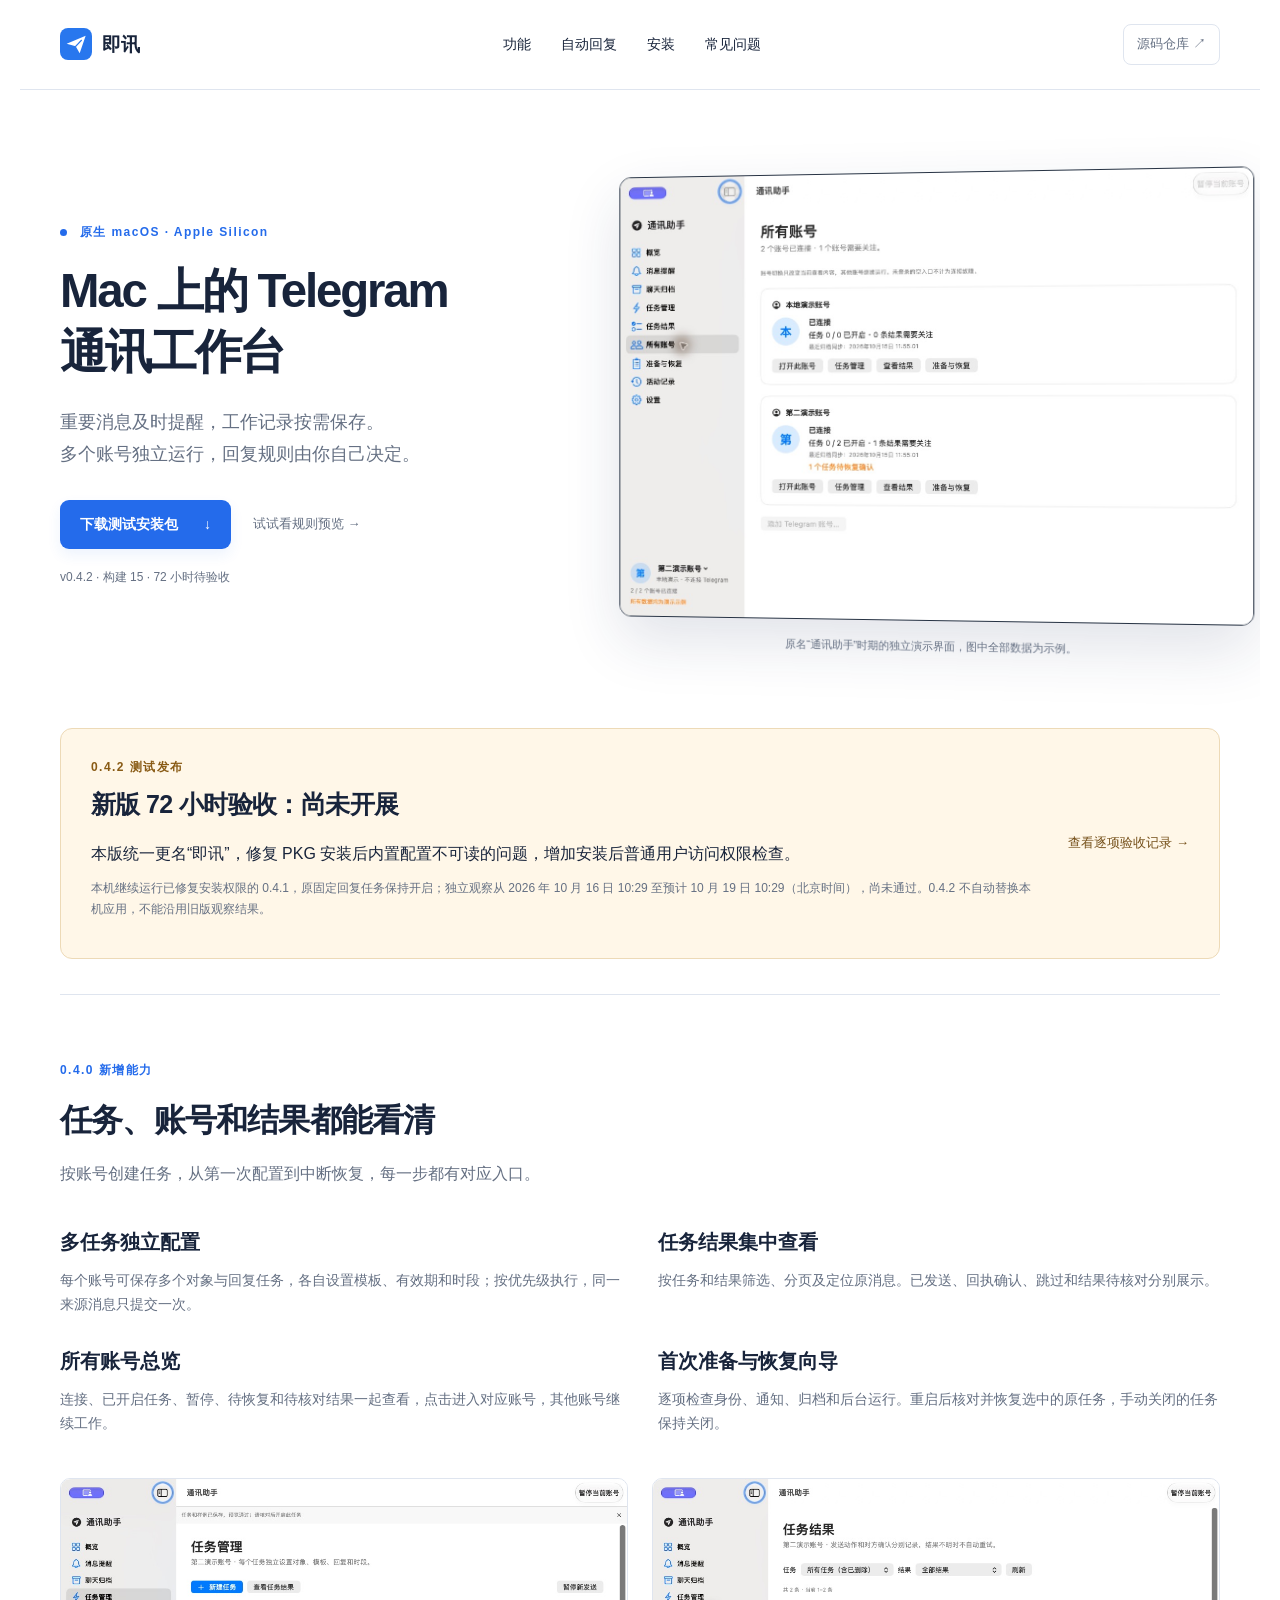
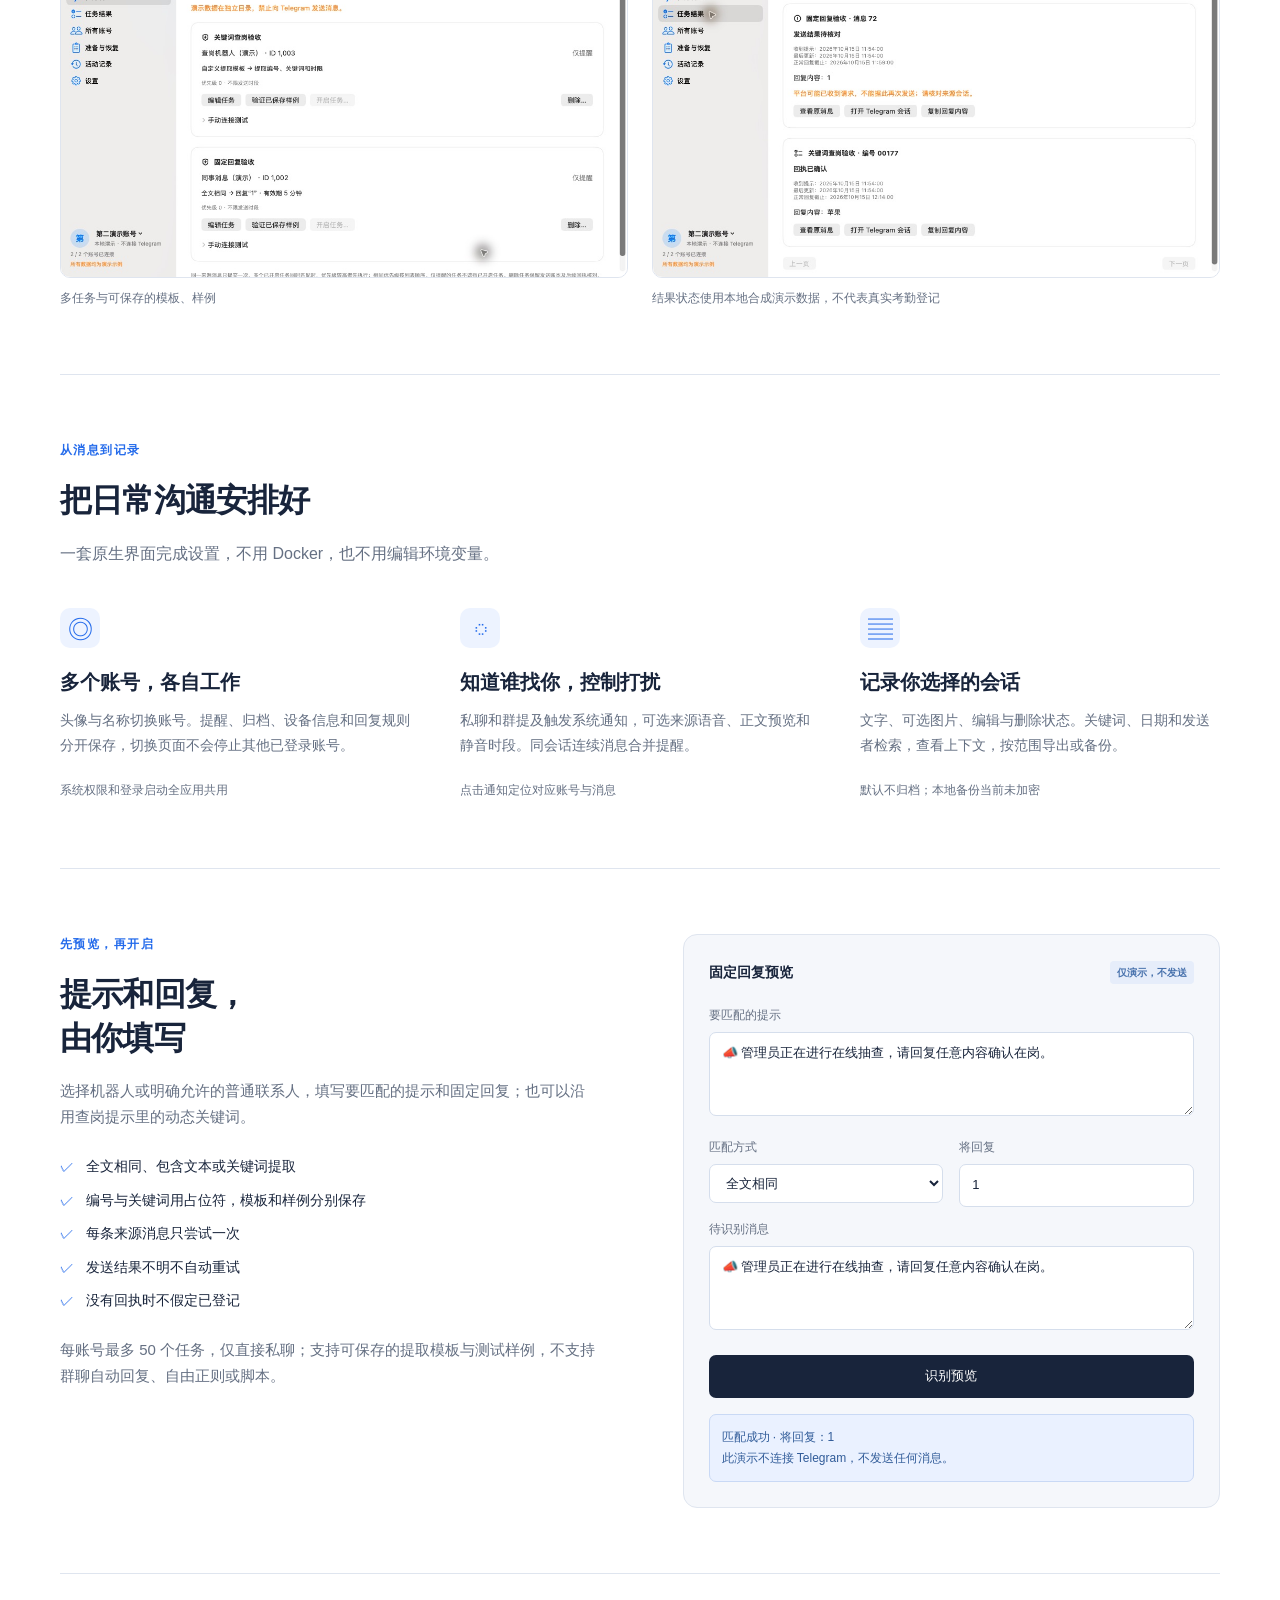
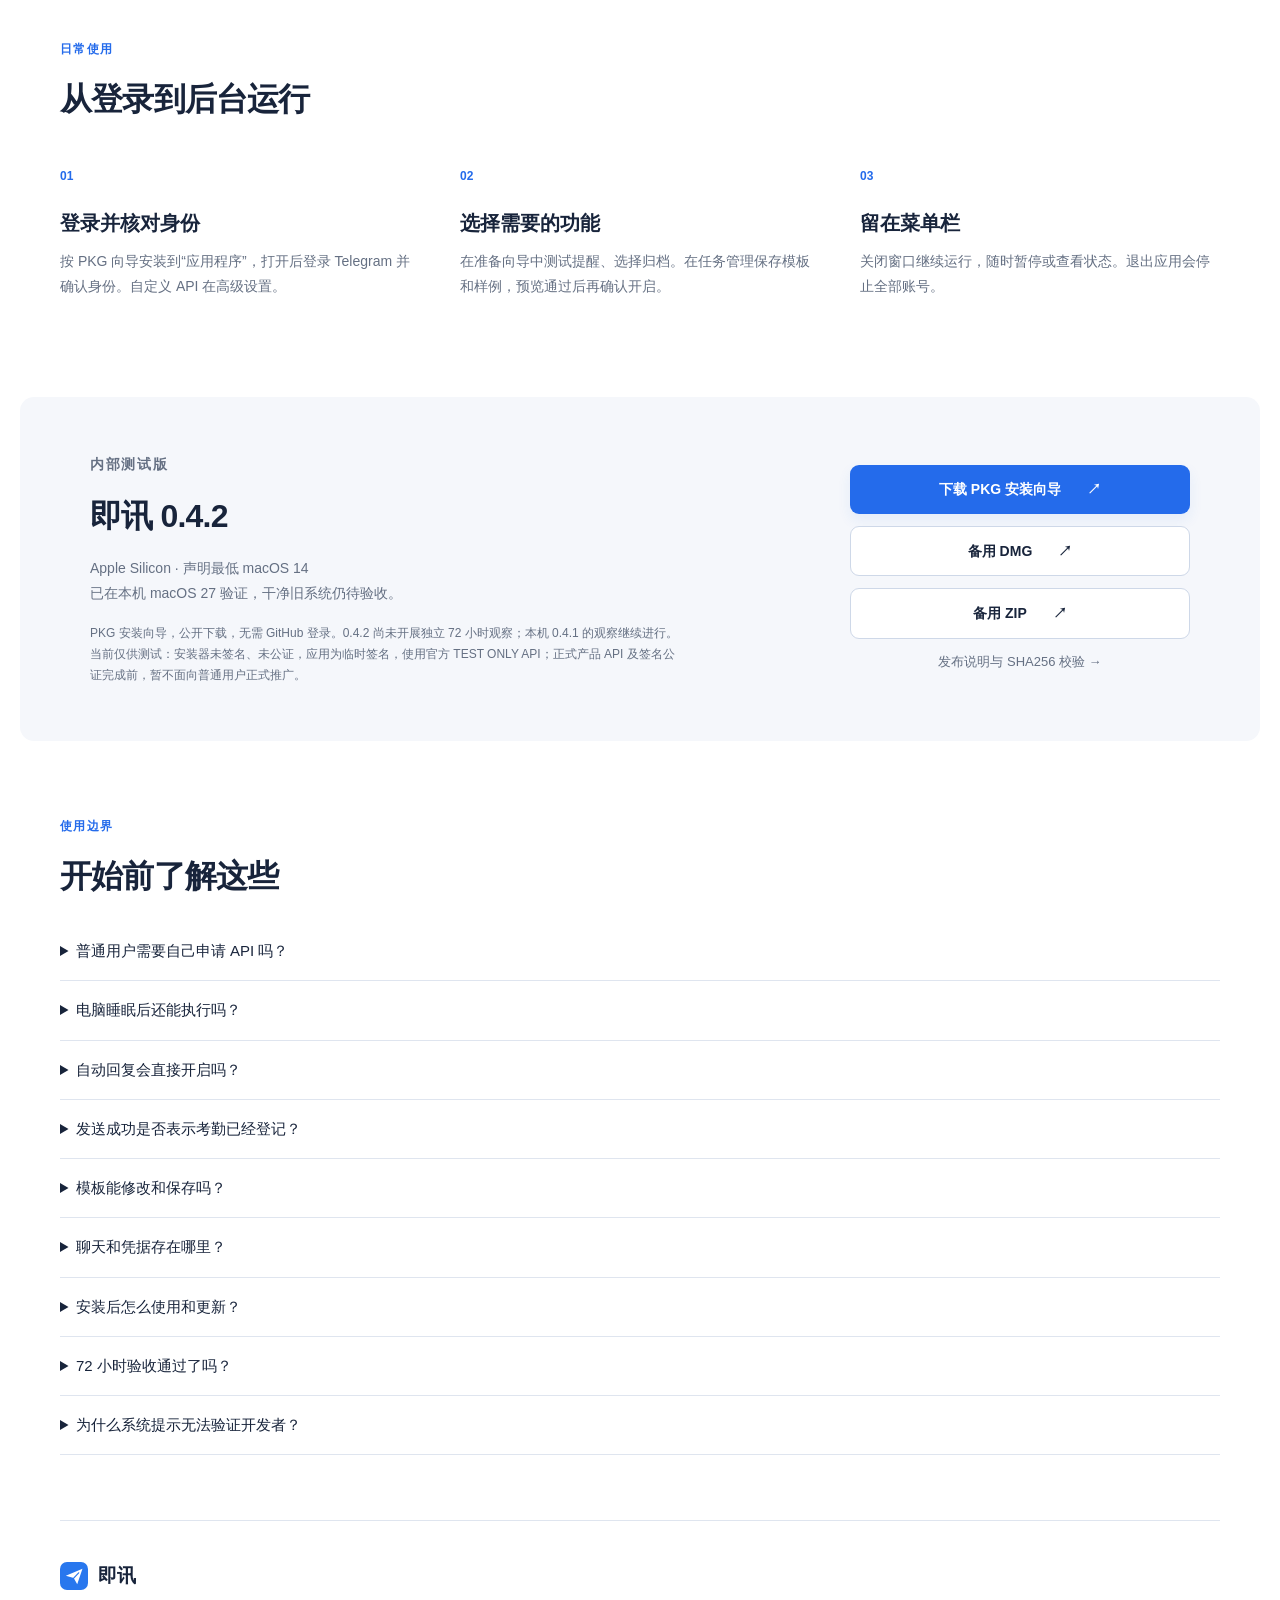
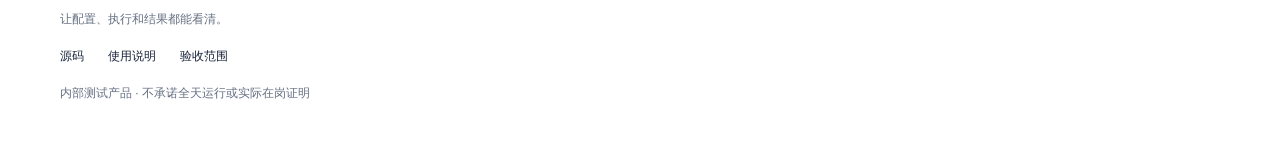
==== commit 18b15647: "Release Jixun 0.4.2 with installer permission fix and compatible branding" ====
--- a/docs/index.html
+++ b/docs/index.html
@@ -1,22 +1,22 @@
 <!doctype html>
 <html lang="zh-CN">
 <head>
-<meta name="product-release" content="0.4.1">
+<meta name="product-release" content="0.4.2">
   <meta charset="utf-8"><meta name="viewport" content="width=device-width,initial-scale=1">
-  <meta name="description" content="通讯助手是原生 macOS Telegram 通讯工作台，支持多账号、系统提醒、本地归档与用户配置的自动回复。">
-  <meta name="color-scheme" content="light"><title>通讯助手 · macOS Telegram 通讯工作台</title>
+  <meta name="description" content="即讯是原生 macOS Telegram 通讯工作台，支持多账号、系统提醒、本地归档与用户配置的自动回复。">
+  <meta name="color-scheme" content="light"><title>即讯 · macOS Telegram 通讯工作台</title>
   <link rel="icon" href="assets/icon.svg" type="image/svg+xml"><link rel="stylesheet" href="style.css"><script src="site.js" defer></script>
 </head>
 <body>
 <a class="skip" href="#main">跳到正文</a>
-<header><a class="brand" href="#main"><img src="assets/icon.svg" width="32" height="32" alt="">通讯助手</a><nav aria-label="页面导航"><a href="#whats-new">功能</a><a href="#automation">自动回复</a><a href="#download">安装</a><a href="#faq">常见问题</a></nav><a class="repo-link" href="https://github.com/Aronlele/communications-assistant">源码仓库 ↗</a></header>
+<header><a class="brand" href="#main"><img src="assets/icon.svg" width="32" height="32" alt="">即讯</a><nav aria-label="页面导航"><a href="#whats-new">功能</a><a href="#automation">自动回复</a><a href="#download">安装</a><a href="#faq">常见问题</a></nav><a class="repo-link" href="https://github.com/Aronlele/communications-assistant">源码仓库 ↗</a></header>
 <main id="main">
 <section class="hero">
-  <div class="hero-copy"><p class="eyebrow"><span></span> 原生 macOS · Apple Silicon</p><h1>Mac 上的 Telegram<br>通讯工作台</h1><p class="intro">重要消息及时提醒，工作记录按需保存。<br>多个账号独立运行，回复规则由你自己决定。</p><div class="hero-actions"><a class="button" href="#download">下载测试安装包 <span>↓</span></a><a class="text-link" href="#automation">试试看规则预览 →</a></div><p class="meta">v0.4.1 · 构建 14 · 72 小时待验收</p></div>
-  <figure class="app-figure"><img src="assets/demo-accounts.png" width="1080" height="760" alt="通讯助手 0.4.0：两个独立演示账号、任务数量、结果关注与恢复状态"><figcaption>真实应用的独立演示环境，图中全部数据为示例。</figcaption></figure>
+  <div class="hero-copy"><p class="eyebrow"><span></span> 原生 macOS · Apple Silicon</p><h1>Mac 上的 Telegram<br>通讯工作台</h1><p class="intro">重要消息及时提醒，工作记录按需保存。<br>多个账号独立运行，回复规则由你自己决定。</p><div class="hero-actions"><a class="button" href="#download">下载测试安装包 <span>↓</span></a><a class="text-link" href="#automation">试试看规则预览 →</a></div><p class="meta">v0.4.2 · 构建 15 · 72 小时待验收</p></div>
+  <figure class="app-figure"><img src="assets/demo-accounts.png" width="1080" height="760" alt="原通讯助手 0.4.0：两个独立演示账号、任务数量、结果关注与恢复状态"><figcaption>原名“通讯助手”时期的独立演示界面，图中全部数据为示例。</figcaption></figure>
 </section>
 <section id="release-status" class="release-status" aria-labelledby="release-status-title">
-  <div><p class="eyebrow">0.4.1 测试发布</p><h2 id="release-status-title">新版 72 小时验收：尚未开展</h2><p>已通过 205 项代码回归、42 项原生状态检查，以及延迟启动、隔离界面和安装包检查。</p><p class="feature-note">本机仍运行 0.4.0，账号和自动回复保持原配置，原独立观察于 2026 年 10 月 15 日 12:06 开始，预计 10 月 18 日 12:06（北京时间）到期，尚未通过。0.4.1 未切换到工作账号，不能沿用旧版观察结果。</p></div>
+  <div><p class="eyebrow">0.4.2 测试发布</p><h2 id="release-status-title">新版 72 小时验收：尚未开展</h2><p>本版统一更名“即讯”，修复 PKG 安装后内置配置不可读的问题，增加安装后普通用户访问权限检查。</p><p class="feature-note">本机继续运行已修复安装权限的 0.4.1，原固定回复任务保持开启；独立观察从 2026 年 10 月 16 日 10:29 至预计 10 月 19 日 10:29（北京时间），尚未通过。0.4.2 不自动替换本机应用，不能沿用旧版观察结果。</p></div>
   <a class="text-link" href="https://github.com/Aronlele/communications-assistant/blob/main/design/acceptance.md">查看逐项验收记录 →</a>
 </section>
 <section id="whats-new" class="section">
@@ -42,8 +42,8 @@
   <div class="rule-demo"><div class="demo-heading"><span>固定回复预览</span><span class="demo-badge">仅演示，不发送</span></div><label for="match">要匹配的提示</label><textarea id="match" rows="3" maxlength="2000">📣 管理员正在进行在线抽查，请回复任意内容确认在岗。</textarea><div class="demo-row"><div><label for="mode">匹配方式</label><select id="mode"><option value="exact">全文相同</option><option value="contains">包含指定文本</option></select></div><div><label for="reply">将回复</label><input id="reply" value="1" maxlength="100"></div></div><label for="sample">待识别消息</label><textarea id="sample" rows="3" maxlength="2000">📣 管理员正在进行在线抽查，请回复任意内容确认在岗。</textarea><button id="preview" type="button">识别预览</button><div id="result" class="demo-result" role="status" aria-live="polite">匹配成功 · 将回复：1<br>此演示不连接 Telegram，不发送任何消息。</div></div>
 </section>
 <section class="workflow section"><div class="section-heading"><p class="eyebrow">日常使用</p><h2>从登录到后台运行</h2></div><ol><li><span>01</span><h3>登录并核对身份</h3><p>按 PKG 向导安装到“应用程序”，打开后登录 Telegram 并确认身份。自定义 API 在高级设置。</p></li><li><span>02</span><h3>选择需要的功能</h3><p>在准备向导中测试提醒、选择归档。在任务管理保存模板和样例，预览通过后再确认开启。</p></li><li><span>03</span><h3>留在菜单栏</h3><p>关闭窗口继续运行，随时暂停或查看状态。退出应用会停止全部账号。</p></li></ol></section>
-<section id="download" class="download section"><div><p class="eyebrow">内部测试版</p><h2>通讯助手 0.4.1</h2><p>Apple Silicon · 声明最低 macOS 14<br>已在本机 macOS 27 验证，干净旧系统仍待验收。</p><p class="download-note">PKG 安装向导，公开下载，无需 GitHub 登录。0.4.1 尚未开展独立 72 小时观察；本机 0.4.0 的观察继续进行。当前仅供测试：安装器未签名、未公证，应用为临时签名，使用官方 TEST ONLY API；正式产品 API 及签名公证完成前，暂不面向普通用户正式推广。</p></div><div class="download-actions"><a class="button" href="https://github.com/Aronlele/communications-assistant/releases/download/v0.4.1/CommunicationsAssistant-0.4.1-macOS-arm64.pkg">下载 PKG 安装向导 <span>↗</span></a><a class="button secondary" href="https://github.com/Aronlele/communications-assistant/releases/download/v0.4.1/CommunicationsAssistant-0.4.1-macOS-arm64.dmg">备用 DMG <span>↗</span></a><a class="button secondary" href="https://github.com/Aronlele/communications-assistant/releases/download/v0.4.1/CommunicationsAssistant-0.4.1-macOS-arm64.zip">备用 ZIP <span>↗</span></a><a class="text-link" href="https://github.com/Aronlele/communications-assistant/releases/tag/v0.4.1">发布说明与 SHA256 校验 →</a></div></section>
-<section id="faq" class="faq section"><div class="section-heading"><p class="eyebrow">使用边界</p><h2>开始前了解这些</h2></div><details><summary>普通用户需要自己申请 API 吗？</summary><p>有内置配置的安装包只需登录 Telegram；自定义 API 放在高级设置。当前内部包使用官方测试配置，正式产品 API 待完成。</p></details><details><summary>电脑睡眠后还能执行吗？</summary><p>睡眠、合盖、退出应用或网络不可用时不能实时处理。可选防闲置睡眠不能覆盖主动睡眠或合盖，恢复后按时限规则处理新提示，不补发重启前旧消息。</p></details><details><summary>自动回复会直接开启吗？</summary><p>不会。新对象或规则先保存为仅提醒，预览并确认后才启用。重启或身份恢复后，逐账号确认，再在准备与恢复向导中选择恢复原先开启的任务。固定回复默认本地有效期 5 分钟，可自定义。</p></details><details><summary>发送成功是否表示考勤已经登记？</summary><p>编号模式需要匹配同编号登记回执。固定回复当前没有通用回执解析，只显示“已发送，登记未核实”，需要在原会话确认实际业务结果。</p></details><details><summary>模板能修改和保存吗？</summary><p>可以。在任务管理新建或编辑任务，匹配模板和测试样例分别保存。编号查岗选择“从提示提取关键词”，可从样例生成含编号、分钟数和关键词占位符的提取模板；关键词可随每条消息变化。修改执行条件只暂停该任务，其他任务保持运行。</p></details><details><summary>聊天和凭据存在哪里？</summary><p>资料保存在本机，按账号隔离，不上传到产品云端。Telegram 连接仍访问其服务。会话和 API 不随普通备份导出，本地备份未加密，源码仓库不包含真实消息和凭据。</p></details><details><summary>安装后怎么使用和更新？</summary><p>推荐双击 PKG，按“继续 → 安装”完成安装，再从“应用程序”打开通讯助手。系统可能要求管理员验证。升级前退出应用，安装器只替换应用，保留账号和资料；之后在准备与恢复向导中核对账号和原先开启的任务，再选择恢复。DMG/ZIP 为备用。Intel、自动更新、正式签名及公证尚未完成。</p></details><details><summary>72 小时验收通过了吗？</summary><p>0.4.1 尚未开展独立观察。本机仍为 0.4.0，独立观察从 2026 年 10 月 15 日 12:06（北京时间）开始，预计 10 月 18 日 12:06 满 72 小时。会核对实际覆盖、连接、资源及采样缺口；到期本身不等于通过，也不能当作 0.4.1 的验收结果。旧版计划升级中断的时间不拼接。</p></details><details><summary>为什么系统提示无法验证开发者？</summary><p>目前安装器尚未完成 Developer ID 签名与 Apple 公证，不能保证联网下载后顺畅安装。请核对 Release 来源与 SHA256，参考 <a href="https://support.apple.com/zh-cn/102445">Apple 官方说明</a>；无需关闭系统安全保护。当前 PKG 已验证安装结构和向导，干净 Mac 的完整安装仍待验收。</p></details></section>
+<section id="download" class="download section"><div><p class="eyebrow">内部测试版</p><h2>即讯 0.4.2</h2><p>Apple Silicon · 声明最低 macOS 14<br>已在本机 macOS 27 验证，干净旧系统仍待验收。</p><p class="download-note">PKG 安装向导，公开下载，无需 GitHub 登录。0.4.2 尚未开展独立 72 小时观察；本机 0.4.1 的观察继续进行。当前仅供测试：安装器未签名、未公证，应用为临时签名，使用官方 TEST ONLY API；正式产品 API 及签名公证完成前，暂不面向普通用户正式推广。</p></div><div class="download-actions"><a class="button" href="https://github.com/Aronlele/communications-assistant/releases/download/v0.4.2/CommunicationsAssistant-0.4.2-macOS-arm64.pkg">下载 PKG 安装向导 <span>↗</span></a><a class="button secondary" href="https://github.com/Aronlele/communications-assistant/releases/download/v0.4.2/CommunicationsAssistant-0.4.2-macOS-arm64.dmg">备用 DMG <span>↗</span></a><a class="button secondary" href="https://github.com/Aronlele/communications-assistant/releases/download/v0.4.2/CommunicationsAssistant-0.4.2-macOS-arm64.zip">备用 ZIP <span>↗</span></a><a class="text-link" href="https://github.com/Aronlele/communications-assistant/releases/tag/v0.4.2">发布说明与 SHA256 校验 →</a></div></section>
+<section id="faq" class="faq section"><div class="section-heading"><p class="eyebrow">使用边界</p><h2>开始前了解这些</h2></div><details><summary>普通用户需要自己申请 API 吗？</summary><p>有内置配置的安装包只需登录 Telegram；自定义 API 放在高级设置。当前内部包使用官方测试配置，正式产品 API 待完成。</p></details><details><summary>电脑睡眠后还能执行吗？</summary><p>睡眠、合盖、退出应用或网络不可用时不能实时处理。可选防闲置睡眠不能覆盖主动睡眠或合盖，恢复后按时限规则处理新提示，不补发重启前旧消息。</p></details><details><summary>自动回复会直接开启吗？</summary><p>不会。新对象或规则先保存为仅提醒，预览并确认后才启用。重启或身份恢复后，逐账号确认，再在准备与恢复向导中选择恢复原先开启的任务。固定回复默认本地有效期 5 分钟，可自定义。</p></details><details><summary>发送成功是否表示考勤已经登记？</summary><p>编号模式需要匹配同编号登记回执。固定回复当前没有通用回执解析，只显示“已发送，登记未核实”，需要在原会话确认实际业务结果。</p></details><details><summary>模板能修改和保存吗？</summary><p>可以。在任务管理新建或编辑任务，匹配模板和测试样例分别保存。编号查岗选择“从提示提取关键词”，可从样例生成含编号、分钟数和关键词占位符的提取模板；关键词可随每条消息变化。修改执行条件只暂停该任务，其他任务保持运行。</p></details><details><summary>聊天和凭据存在哪里？</summary><p>资料保存在本机，按账号隔离，不上传到产品云端。Telegram 连接仍访问其服务。会话和 API 不随普通备份导出，本地备份未加密，源码仓库不包含真实消息和凭据。</p></details><details><summary>安装后怎么使用和更新？</summary><p>推荐双击 PKG，按“继续 → 安装”完成安装，再从“应用程序”打开即讯（原通讯助手）。为兼容旧安装，磁盘路径仍为 /Applications/通讯助手.app，资料目录和应用标识不变。系统可能要求管理员验证。升级前退出应用，安装器只替换应用，保留账号和资料；之后在准备与恢复向导中核对账号和原先开启的任务，再选择恢复。DMG/ZIP 为备用。Intel、自动更新、正式签名及公证尚未完成。</p></details><details><summary>72 小时验收通过了吗？</summary><p>0.4.2 尚未开展独立观察。本机为已修复安装权限的 0.4.1，独立观察从 2026 年 10 月 16 日 10:29（北京时间）开始，预计 10 月 19 日 10:29 满 72 小时。会核对实际覆盖、连接、资源及采样缺口；到期本身不等于通过，也不能当作 0.4.2 的验收结果。旧版计划升级中断的时间不拼接。</p></details><details><summary>为什么系统提示无法验证开发者？</summary><p>目前安装器尚未完成 Developer ID 签名与 Apple 公证，不能保证联网下载后顺畅安装。请核对 Release 来源与 SHA256，参考 <a href="https://support.apple.com/zh-cn/102445">Apple 官方说明</a>；无需关闭系统安全保护。当前 PKG 已验证安装结构和向导，干净 Mac 的完整安装仍待验收。</p></details></section>
 </main>
-<footer><div class="brand"><img src="assets/icon.svg" width="28" height="28" alt="">通讯助手</div><p>让配置、执行和结果都能看清。</p><div><a href="https://github.com/Aronlele/communications-assistant">源码</a><a href="https://github.com/Aronlele/communications-assistant/blob/main/macos/README.md">使用说明</a><a href="https://github.com/Aronlele/communications-assistant/blob/main/design/acceptance.md">验收范围</a></div><small>内部测试产品 · 不承诺全天运行或实际在岗证明</small></footer>
+<footer><div class="brand"><img src="assets/icon.svg" width="28" height="28" alt="">即讯</div><p>让配置、执行和结果都能看清。</p><div><a href="https://github.com/Aronlele/communications-assistant">源码</a><a href="https://github.com/Aronlele/communications-assistant/blob/main/macos/README.md">使用说明</a><a href="https://github.com/Aronlele/communications-assistant/blob/main/design/acceptance.md">验收范围</a></div><small>内部测试产品 · 不承诺全天运行或实际在岗证明</small></footer>
 </body></html>
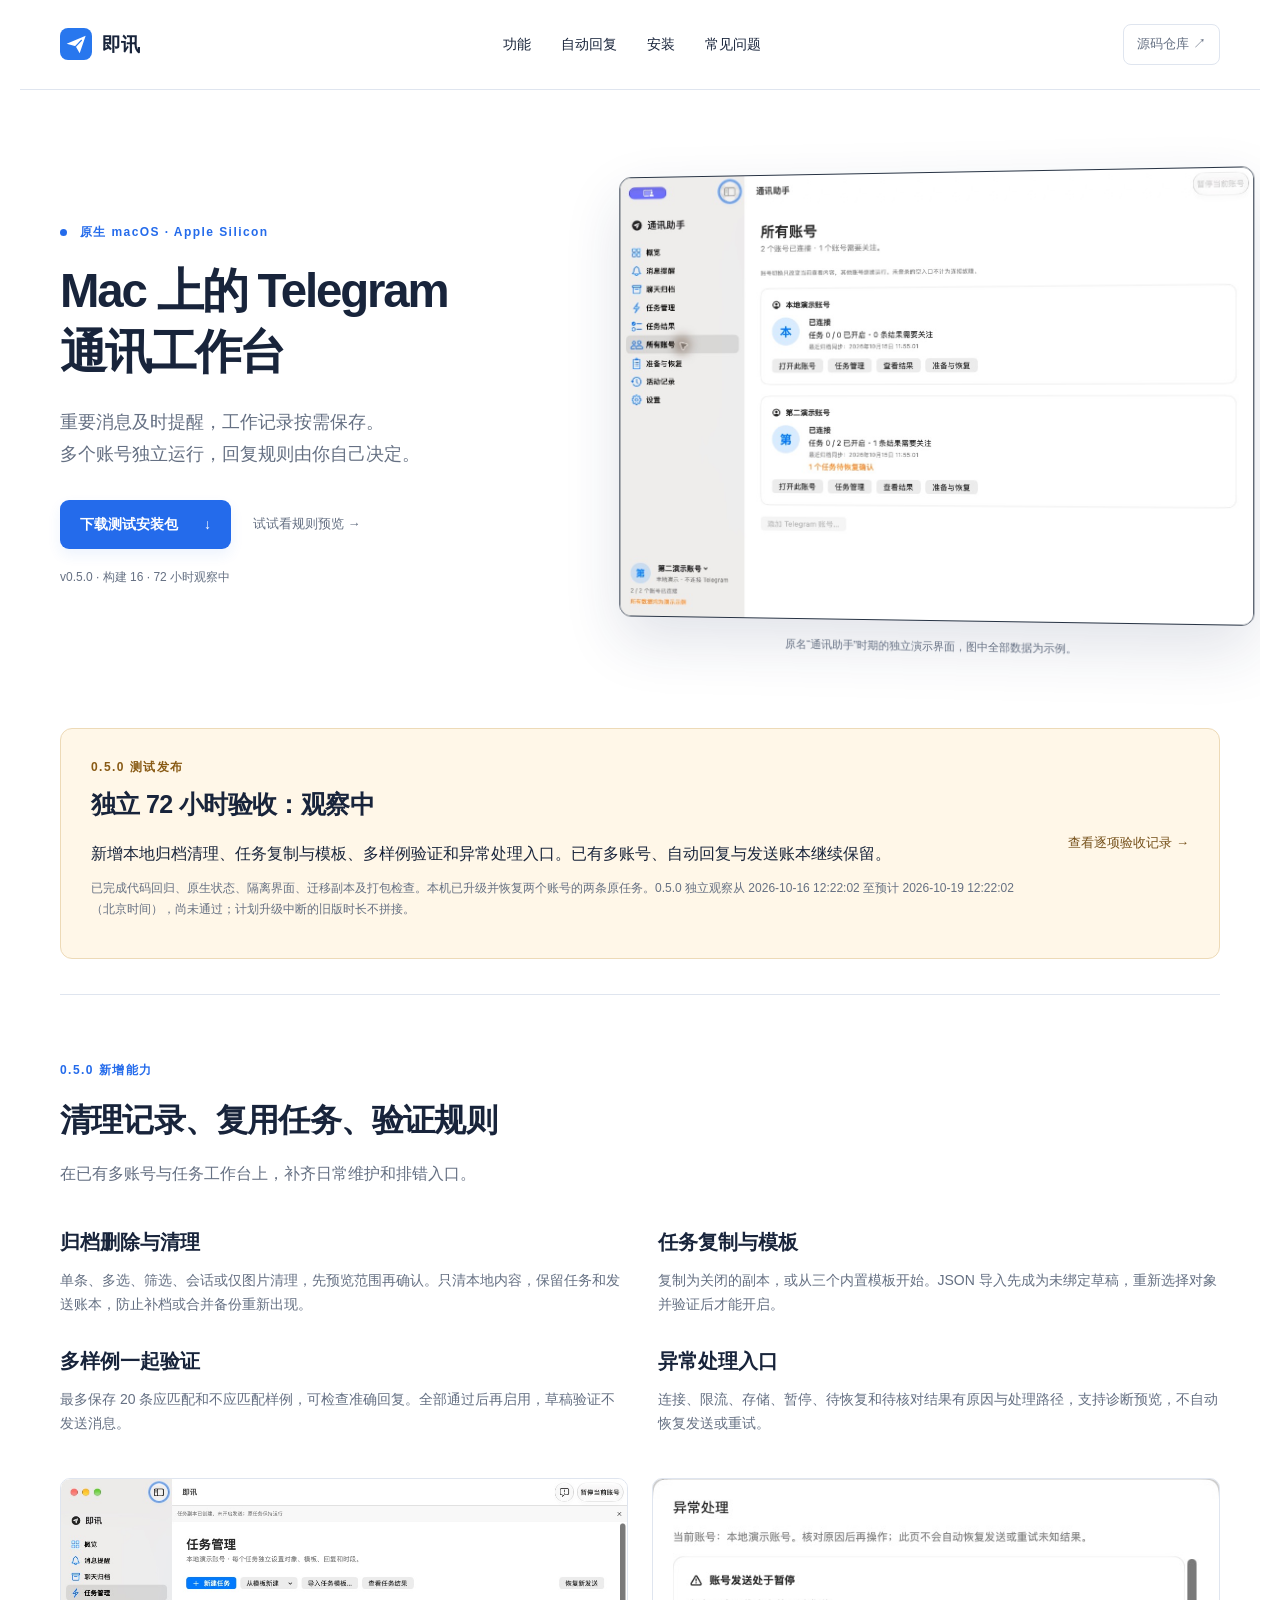
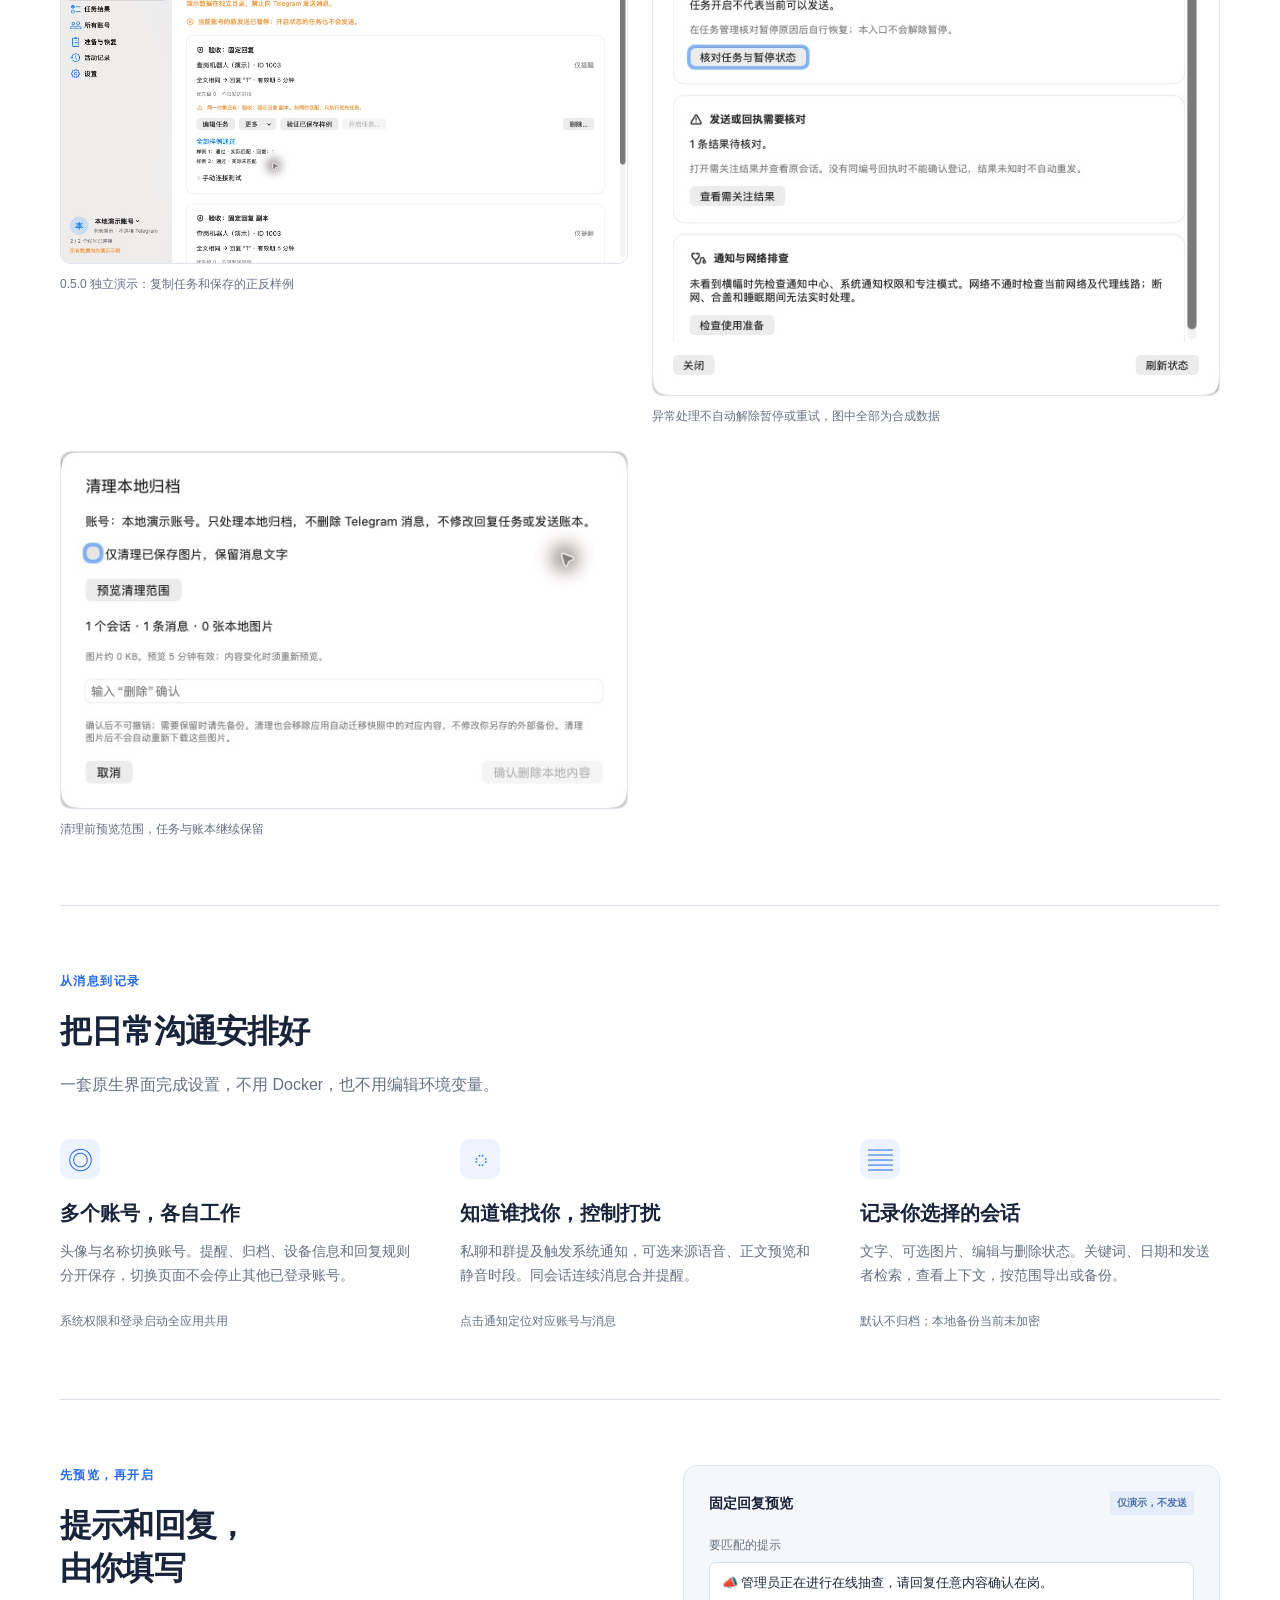
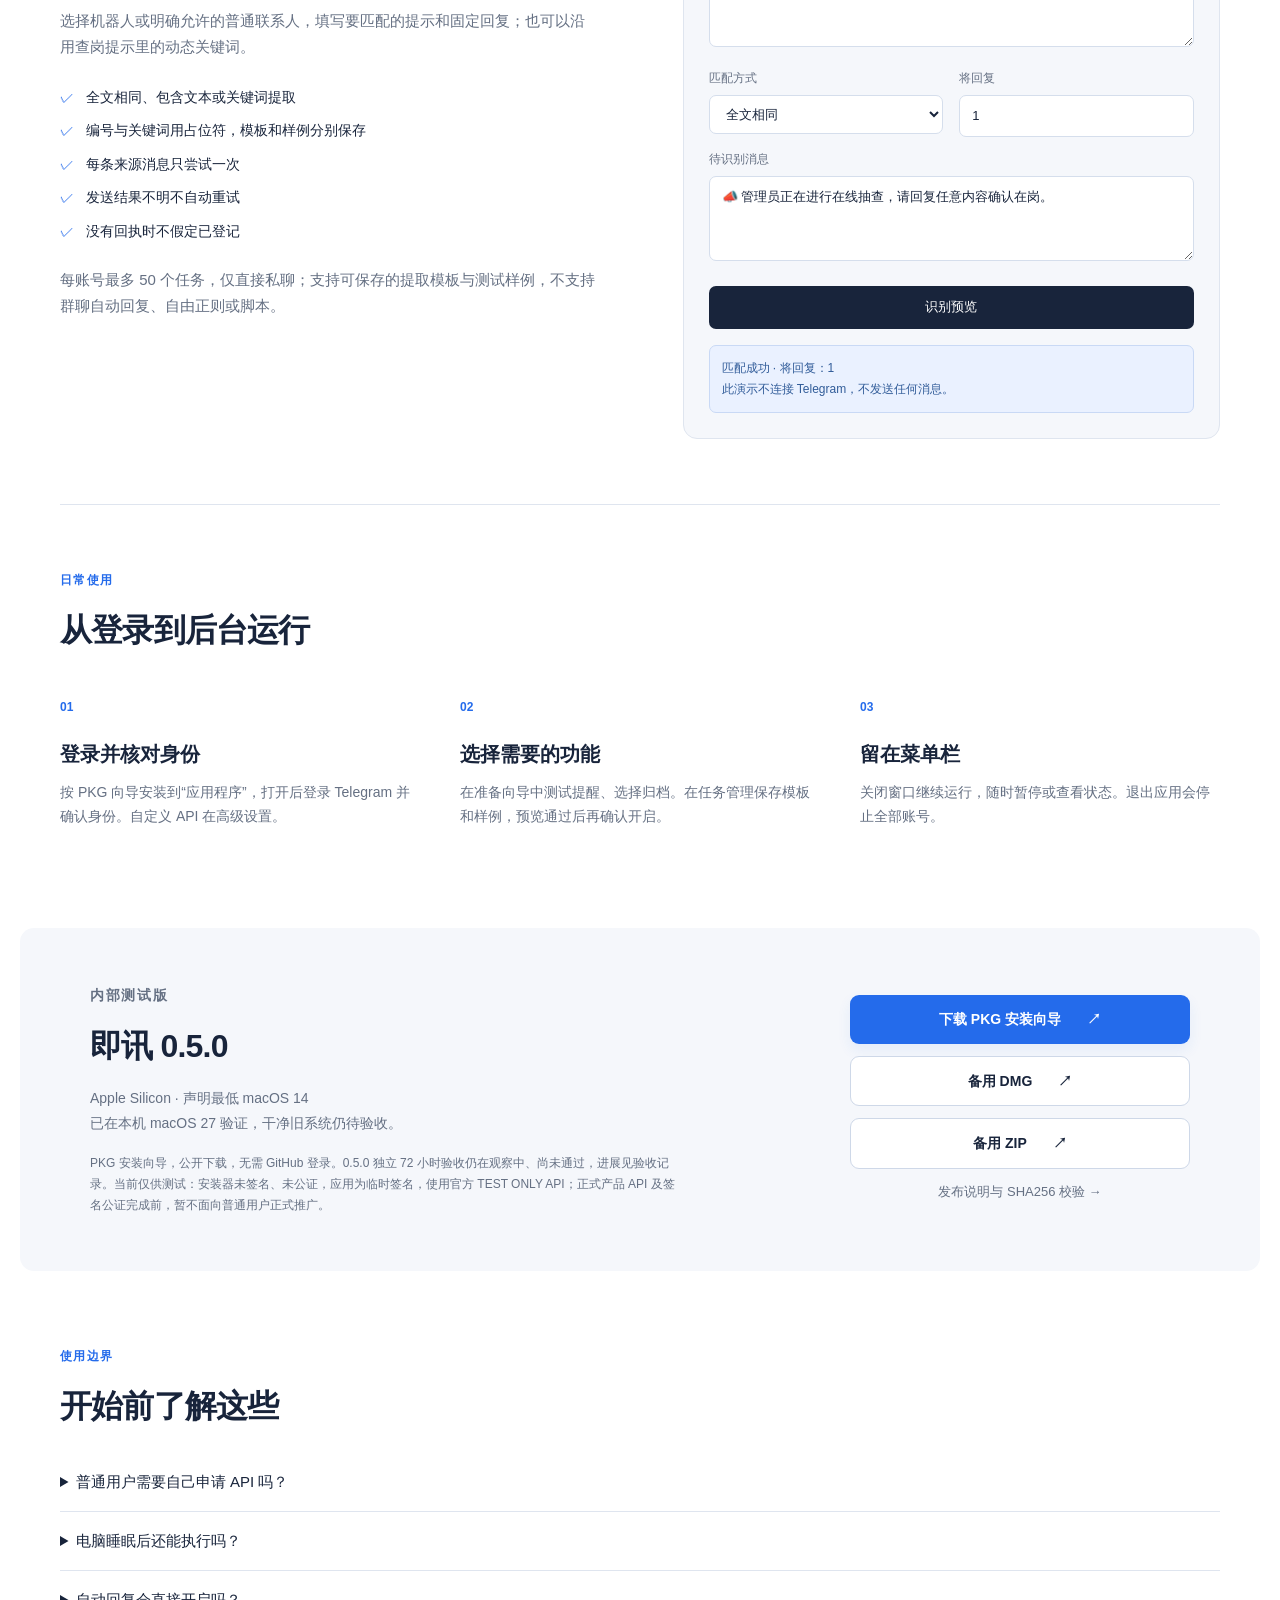
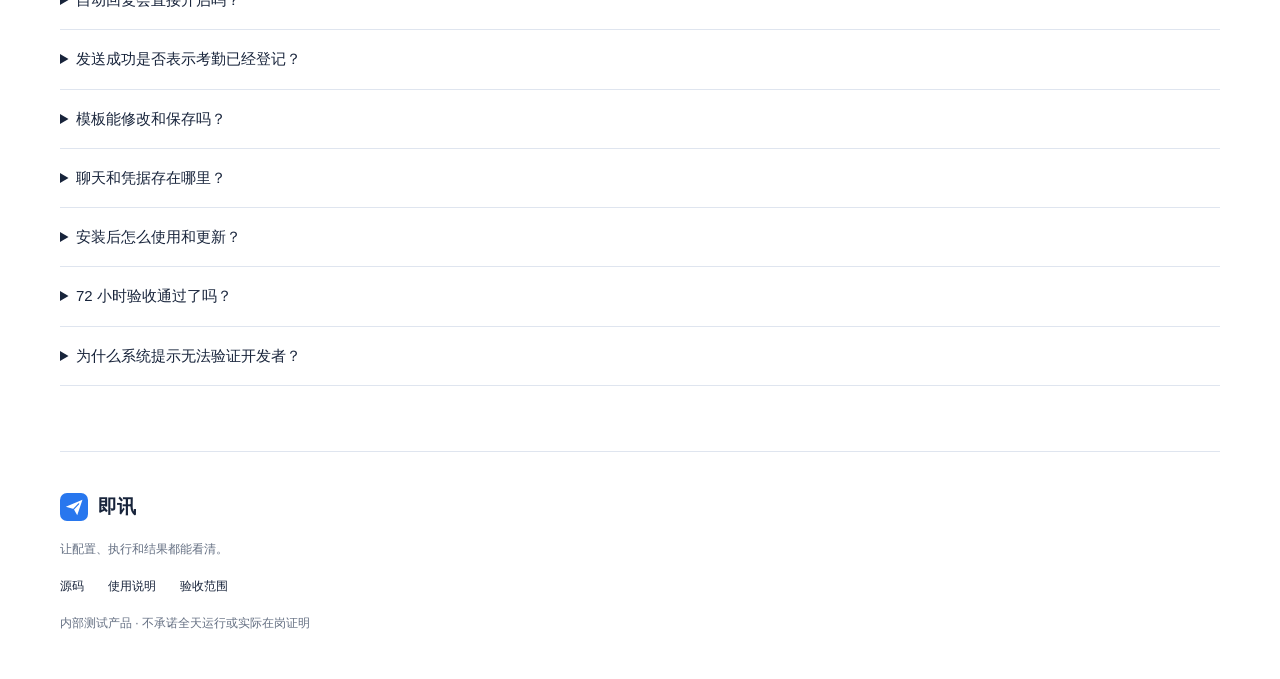
==== commit b62e33cf: "feat: release Jixun 0.5.0 archive cleanup and task workbench" ====
--- a/docs/index.html
+++ b/docs/index.html
@@ -1,7 +1,7 @@
 <!doctype html>
 <html lang="zh-CN">
 <head>
-<meta name="product-release" content="0.4.2">
+<meta name="product-release" content="0.5.0">
   <meta charset="utf-8"><meta name="viewport" content="width=device-width,initial-scale=1">
   <meta name="description" content="即讯是原生 macOS Telegram 通讯工作台，支持多账号、系统提醒、本地归档与用户配置的自动回复。">
   <meta name="color-scheme" content="light"><title>即讯 · macOS Telegram 通讯工作台</title>
@@ -12,22 +12,22 @@
 <header><a class="brand" href="#main"><img src="assets/icon.svg" width="32" height="32" alt="">即讯</a><nav aria-label="页面导航"><a href="#whats-new">功能</a><a href="#automation">自动回复</a><a href="#download">安装</a><a href="#faq">常见问题</a></nav><a class="repo-link" href="https://github.com/Aronlele/communications-assistant">源码仓库 ↗</a></header>
 <main id="main">
 <section class="hero">
-  <div class="hero-copy"><p class="eyebrow"><span></span> 原生 macOS · Apple Silicon</p><h1>Mac 上的 Telegram<br>通讯工作台</h1><p class="intro">重要消息及时提醒，工作记录按需保存。<br>多个账号独立运行，回复规则由你自己决定。</p><div class="hero-actions"><a class="button" href="#download">下载测试安装包 <span>↓</span></a><a class="text-link" href="#automation">试试看规则预览 →</a></div><p class="meta">v0.4.2 · 构建 15 · 72 小时待验收</p></div>
+  <div class="hero-copy"><p class="eyebrow"><span></span> 原生 macOS · Apple Silicon</p><h1>Mac 上的 Telegram<br>通讯工作台</h1><p class="intro">重要消息及时提醒，工作记录按需保存。<br>多个账号独立运行，回复规则由你自己决定。</p><div class="hero-actions"><a class="button" href="#download">下载测试安装包 <span>↓</span></a><a class="text-link" href="#automation">试试看规则预览 →</a></div><p class="meta">v0.5.0 · 构建 16 · 72 小时观察中</p></div>
   <figure class="app-figure"><img src="assets/demo-accounts.png" width="1080" height="760" alt="原通讯助手 0.4.0：两个独立演示账号、任务数量、结果关注与恢复状态"><figcaption>原名“通讯助手”时期的独立演示界面，图中全部数据为示例。</figcaption></figure>
 </section>
 <section id="release-status" class="release-status" aria-labelledby="release-status-title">
-  <div><p class="eyebrow">0.4.2 测试发布</p><h2 id="release-status-title">新版 72 小时验收：尚未开展</h2><p>本版统一更名“即讯”，修复 PKG 安装后内置配置不可读的问题，增加安装后普通用户访问权限检查。</p><p class="feature-note">本机继续运行已修复安装权限的 0.4.1，原固定回复任务保持开启；独立观察从 2026 年 10 月 16 日 10:29 至预计 10 月 19 日 10:29（北京时间），尚未通过。0.4.2 不自动替换本机应用，不能沿用旧版观察结果。</p></div>
+  <div><p class="eyebrow">0.5.0 测试发布</p><h2 id="release-status-title">独立 72 小时验收：观察中</h2><p>新增本地归档清理、任务复制与模板、多样例验证和异常处理入口。已有多账号、自动回复与发送账本继续保留。</p><p class="feature-note">已完成代码回归、原生状态、隔离界面、迁移副本及打包检查。本机已升级并恢复两个账号的两条原任务。0.5.0 独立观察从 2026-10-16 12:22:02 至预计 2026-10-19 12:22:02（北京时间），尚未通过；计划升级中断的旧版时长不拼接。</p></div>
   <a class="text-link" href="https://github.com/Aronlele/communications-assistant/blob/main/design/acceptance.md">查看逐项验收记录 →</a>
 </section>
 <section id="whats-new" class="section">
-  <div class="section-heading"><p class="eyebrow">0.4.0 新增能力</p><h2>任务、账号和结果都能看清</h2><p>按账号创建任务，从第一次配置到中断恢复，每一步都有对应入口。</p></div>
+  <div class="section-heading"><p class="eyebrow">0.5.0 新增能力</p><h2>清理记录、复用任务、验证规则</h2><p>在已有多账号与任务工作台上，补齐日常维护和排错入口。</p></div>
   <div class="release-grid">
-    <article><h3>多任务独立配置</h3><p>每个账号可保存多个对象与回复任务，各自设置模板、有效期和时段；按优先级执行，同一来源消息只提交一次。</p></article>
-    <article><h3>任务结果集中查看</h3><p>按任务和结果筛选、分页及定位原消息。已发送、回执确认、跳过和结果待核对分别展示。</p></article>
-    <article><h3>所有账号总览</h3><p>连接、已开启任务、暂停、待恢复和待核对结果一起查看，点击进入对应账号，其他账号继续工作。</p></article>
-    <article><h3>首次准备与恢复向导</h3><p>逐项检查身份、通知、归档和后台运行。重启后核对并恢复选中的原任务，手动关闭的任务保持关闭。</p></article>
+    <article><h3>归档删除与清理</h3><p>单条、多选、筛选、会话或仅图片清理，先预览范围再确认。只清本地内容，保留任务和发送账本，防止补档或合并备份重新出现。</p></article>
+    <article><h3>任务复制与模板</h3><p>复制为关闭的副本，或从三个内置模板开始。JSON 导入先成为未绑定草稿，重新选择对象并验证后才能开启。</p></article>
+    <article><h3>多样例一起验证</h3><p>最多保存 20 条应匹配和不应匹配样例，可检查准确回复。全部通过后再启用，草稿验证不发送消息。</p></article>
+    <article><h3>异常处理入口</h3><p>连接、限流、存储、暂停、待恢复和待核对结果有原因与处理路径，支持诊断预览，不自动恢复发送或重试。</p></article>
   </div>
-  <div class="screenshots"><figure><a href="assets/demo-tasks.png"><img src="assets/demo-tasks.png" width="1080" height="760" loading="lazy" alt="独立演示环境中的关键词任务与固定回复任务"></a><figcaption>多任务与可保存的模板、样例</figcaption></figure><figure><a href="assets/demo-results.png"><img src="assets/demo-results.png" width="1080" height="760" loading="lazy" alt="合成演示结果：发送待核对、回执已确认及原消息定位"></a><figcaption>结果状态使用本地合成演示数据，不代表真实考勤登记</figcaption></figure></div>
+  <div class="screenshots"><figure><a href="assets/demo-tasks-050.png"><img src="assets/demo-tasks-050.png" width="1120" height="760" loading="lazy" alt="即讯 0.5.0 独立演示：复制的关闭任务与多样例通过结果"></a><figcaption>0.5.0 独立演示：复制任务和保存的正反样例</figcaption></figure><figure><a href="assets/demo-issues-050.png"><img src="assets/demo-issues-050.png" width="680" height="620" loading="lazy" alt="即讯 0.5.0 演示异常处理：暂停原因、需核对结果和排查路径"></a><figcaption>异常处理不自动解除暂停或重试，图中全部为合成数据</figcaption></figure><figure><a href="assets/demo-cleanup-050.png"><img src="assets/demo-cleanup-050.png" width="600" height="377" loading="lazy" alt="即讯 0.5.0 本地归档清理预览及删除确认"></a><figcaption>清理前预览范围，任务与账本继续保留</figcaption></figure></div>
 </section>
 <section id="features" class="features section">
   <div class="section-heading"><p class="eyebrow">从消息到记录</p><h2>把日常沟通安排好</h2><p>一套原生界面完成设置，不用 Docker，也不用编辑环境变量。</p></div>
@@ -42,8 +42,8 @@
   <div class="rule-demo"><div class="demo-heading"><span>固定回复预览</span><span class="demo-badge">仅演示，不发送</span></div><label for="match">要匹配的提示</label><textarea id="match" rows="3" maxlength="2000">📣 管理员正在进行在线抽查，请回复任意内容确认在岗。</textarea><div class="demo-row"><div><label for="mode">匹配方式</label><select id="mode"><option value="exact">全文相同</option><option value="contains">包含指定文本</option></select></div><div><label for="reply">将回复</label><input id="reply" value="1" maxlength="100"></div></div><label for="sample">待识别消息</label><textarea id="sample" rows="3" maxlength="2000">📣 管理员正在进行在线抽查，请回复任意内容确认在岗。</textarea><button id="preview" type="button">识别预览</button><div id="result" class="demo-result" role="status" aria-live="polite">匹配成功 · 将回复：1<br>此演示不连接 Telegram，不发送任何消息。</div></div>
 </section>
 <section class="workflow section"><div class="section-heading"><p class="eyebrow">日常使用</p><h2>从登录到后台运行</h2></div><ol><li><span>01</span><h3>登录并核对身份</h3><p>按 PKG 向导安装到“应用程序”，打开后登录 Telegram 并确认身份。自定义 API 在高级设置。</p></li><li><span>02</span><h3>选择需要的功能</h3><p>在准备向导中测试提醒、选择归档。在任务管理保存模板和样例，预览通过后再确认开启。</p></li><li><span>03</span><h3>留在菜单栏</h3><p>关闭窗口继续运行，随时暂停或查看状态。退出应用会停止全部账号。</p></li></ol></section>
-<section id="download" class="download section"><div><p class="eyebrow">内部测试版</p><h2>即讯 0.4.2</h2><p>Apple Silicon · 声明最低 macOS 14<br>已在本机 macOS 27 验证，干净旧系统仍待验收。</p><p class="download-note">PKG 安装向导，公开下载，无需 GitHub 登录。0.4.2 尚未开展独立 72 小时观察；本机 0.4.1 的观察继续进行。当前仅供测试：安装器未签名、未公证，应用为临时签名，使用官方 TEST ONLY API；正式产品 API 及签名公证完成前，暂不面向普通用户正式推广。</p></div><div class="download-actions"><a class="button" href="https://github.com/Aronlele/communications-assistant/releases/download/v0.4.2/CommunicationsAssistant-0.4.2-macOS-arm64.pkg">下载 PKG 安装向导 <span>↗</span></a><a class="button secondary" href="https://github.com/Aronlele/communications-assistant/releases/download/v0.4.2/CommunicationsAssistant-0.4.2-macOS-arm64.dmg">备用 DMG <span>↗</span></a><a class="button secondary" href="https://github.com/Aronlele/communications-assistant/releases/download/v0.4.2/CommunicationsAssistant-0.4.2-macOS-arm64.zip">备用 ZIP <span>↗</span></a><a class="text-link" href="https://github.com/Aronlele/communications-assistant/releases/tag/v0.4.2">发布说明与 SHA256 校验 →</a></div></section>
-<section id="faq" class="faq section"><div class="section-heading"><p class="eyebrow">使用边界</p><h2>开始前了解这些</h2></div><details><summary>普通用户需要自己申请 API 吗？</summary><p>有内置配置的安装包只需登录 Telegram；自定义 API 放在高级设置。当前内部包使用官方测试配置，正式产品 API 待完成。</p></details><details><summary>电脑睡眠后还能执行吗？</summary><p>睡眠、合盖、退出应用或网络不可用时不能实时处理。可选防闲置睡眠不能覆盖主动睡眠或合盖，恢复后按时限规则处理新提示，不补发重启前旧消息。</p></details><details><summary>自动回复会直接开启吗？</summary><p>不会。新对象或规则先保存为仅提醒，预览并确认后才启用。重启或身份恢复后，逐账号确认，再在准备与恢复向导中选择恢复原先开启的任务。固定回复默认本地有效期 5 分钟，可自定义。</p></details><details><summary>发送成功是否表示考勤已经登记？</summary><p>编号模式需要匹配同编号登记回执。固定回复当前没有通用回执解析，只显示“已发送，登记未核实”，需要在原会话确认实际业务结果。</p></details><details><summary>模板能修改和保存吗？</summary><p>可以。在任务管理新建或编辑任务，匹配模板和测试样例分别保存。编号查岗选择“从提示提取关键词”，可从样例生成含编号、分钟数和关键词占位符的提取模板；关键词可随每条消息变化。修改执行条件只暂停该任务，其他任务保持运行。</p></details><details><summary>聊天和凭据存在哪里？</summary><p>资料保存在本机，按账号隔离，不上传到产品云端。Telegram 连接仍访问其服务。会话和 API 不随普通备份导出，本地备份未加密，源码仓库不包含真实消息和凭据。</p></details><details><summary>安装后怎么使用和更新？</summary><p>推荐双击 PKG，按“继续 → 安装”完成安装，再从“应用程序”打开即讯（原通讯助手）。为兼容旧安装，磁盘路径仍为 /Applications/通讯助手.app，资料目录和应用标识不变。系统可能要求管理员验证。升级前退出应用，安装器只替换应用，保留账号和资料；之后在准备与恢复向导中核对账号和原先开启的任务，再选择恢复。DMG/ZIP 为备用。Intel、自动更新、正式签名及公证尚未完成。</p></details><details><summary>72 小时验收通过了吗？</summary><p>0.4.2 尚未开展独立观察。本机为已修复安装权限的 0.4.1，独立观察从 2026 年 10 月 16 日 10:29（北京时间）开始，预计 10 月 19 日 10:29 满 72 小时。会核对实际覆盖、连接、资源及采样缺口；到期本身不等于通过，也不能当作 0.4.2 的验收结果。旧版计划升级中断的时间不拼接。</p></details><details><summary>为什么系统提示无法验证开发者？</summary><p>目前安装器尚未完成 Developer ID 签名与 Apple 公证，不能保证联网下载后顺畅安装。请核对 Release 来源与 SHA256，参考 <a href="https://support.apple.com/zh-cn/102445">Apple 官方说明</a>；无需关闭系统安全保护。当前 PKG 已验证安装结构和向导，干净 Mac 的完整安装仍待验收。</p></details></section>
+<section id="download" class="download section"><div><p class="eyebrow">内部测试版</p><h2>即讯 0.5.0</h2><p>Apple Silicon · 声明最低 macOS 14<br>已在本机 macOS 27 验证，干净旧系统仍待验收。</p><p class="download-note">PKG 安装向导，公开下载，无需 GitHub 登录。0.5.0 独立 72 小时验收仍在观察中、尚未通过，进展见验收记录。当前仅供测试：安装器未签名、未公证，应用为临时签名，使用官方 TEST ONLY API；正式产品 API 及签名公证完成前，暂不面向普通用户正式推广。</p></div><div class="download-actions"><a class="button" href="https://github.com/Aronlele/communications-assistant/releases/download/v0.5.0/CommunicationsAssistant-0.5.0-macOS-arm64.pkg">下载 PKG 安装向导 <span>↗</span></a><a class="button secondary" href="https://github.com/Aronlele/communications-assistant/releases/download/v0.5.0/CommunicationsAssistant-0.5.0-macOS-arm64.dmg">备用 DMG <span>↗</span></a><a class="button secondary" href="https://github.com/Aronlele/communications-assistant/releases/download/v0.5.0/CommunicationsAssistant-0.5.0-macOS-arm64.zip">备用 ZIP <span>↗</span></a><a class="text-link" href="https://github.com/Aronlele/communications-assistant/releases/tag/v0.5.0">发布说明与 SHA256 校验 →</a></div></section>
+<section id="faq" class="faq section"><div class="section-heading"><p class="eyebrow">使用边界</p><h2>开始前了解这些</h2></div><details><summary>普通用户需要自己申请 API 吗？</summary><p>有内置配置的安装包只需登录 Telegram；自定义 API 放在高级设置。当前内部包使用官方测试配置，正式产品 API 待完成。</p></details><details><summary>电脑睡眠后还能执行吗？</summary><p>睡眠、合盖、退出应用或网络不可用时不能实时处理。可选防闲置睡眠不能覆盖主动睡眠或合盖，恢复后按时限规则处理新提示，不补发重启前旧消息。</p></details><details><summary>自动回复会直接开启吗？</summary><p>不会。新对象或规则先保存为仅提醒，预览并确认后才启用。重启或身份恢复后，逐账号确认，再在准备与恢复向导中选择恢复原先开启的任务。固定回复默认本地有效期 5 分钟，可自定义。</p></details><details><summary>发送成功是否表示考勤已经登记？</summary><p>编号模式需要匹配同编号登记回执。固定回复当前没有通用回执解析，只显示“已发送，登记未核实”，需要在原会话确认实际业务结果。</p></details><details><summary>模板能修改和保存吗？</summary><p>可以。在任务管理新建或编辑任务，匹配模板和测试样例分别保存。编号查岗选择“从提示提取关键词”，可从样例生成含编号、分钟数和关键词占位符的提取模板；关键词可随每条消息变化。修改执行条件只暂停该任务，其他任务保持运行。</p></details><details><summary>聊天和凭据存在哪里？</summary><p>资料保存在本机，按账号隔离，不上传到产品云端。Telegram 连接仍访问其服务。会话和 API 不随普通备份导出，本地备份未加密，源码仓库不包含真实消息和凭据。</p></details><details><summary>安装后怎么使用和更新？</summary><p>推荐双击 PKG，按“继续 → 安装”完成安装，再从“应用程序”打开即讯（原通讯助手）。为兼容旧安装，磁盘路径仍为 /Applications/通讯助手.app，资料目录和应用标识不变。系统可能要求管理员验证。升级前退出应用，安装器只替换应用，保留账号和资料；之后在准备与恢复向导中核对账号和原先开启的任务，再选择恢复。DMG/ZIP 为备用。Intel、自动更新、正式签名及公证尚未完成。</p></details><details><summary>72 小时验收通过了吗？</summary><p>尚未通过。0.5.0 在本机升级并恢复原任务后独立计时，起止时间见验收记录。会核对实际覆盖、连接、资源、采样缺口和进程更换；到期本身不等于通过，旧版计划升级中断的时间不拼接。</p></details><details><summary>为什么系统提示无法验证开发者？</summary><p>目前安装器尚未完成 Developer ID 签名与 Apple 公证，不能保证联网下载后顺畅安装。请核对 Release 来源与 SHA256，参考 <a href="https://support.apple.com/zh-cn/102445">Apple 官方说明</a>；无需关闭系统安全保护。当前 PKG 已验证安装结构和向导，干净 Mac 的完整安装仍待验收。</p></details></section>
 </main>
 <footer><div class="brand"><img src="assets/icon.svg" width="28" height="28" alt="">即讯</div><p>让配置、执行和结果都能看清。</p><div><a href="https://github.com/Aronlele/communications-assistant">源码</a><a href="https://github.com/Aronlele/communications-assistant/blob/main/macos/README.md">使用说明</a><a href="https://github.com/Aronlele/communications-assistant/blob/main/design/acceptance.md">验收范围</a></div><small>内部测试产品 · 不承诺全天运行或实际在岗证明</small></footer>
 </body></html>
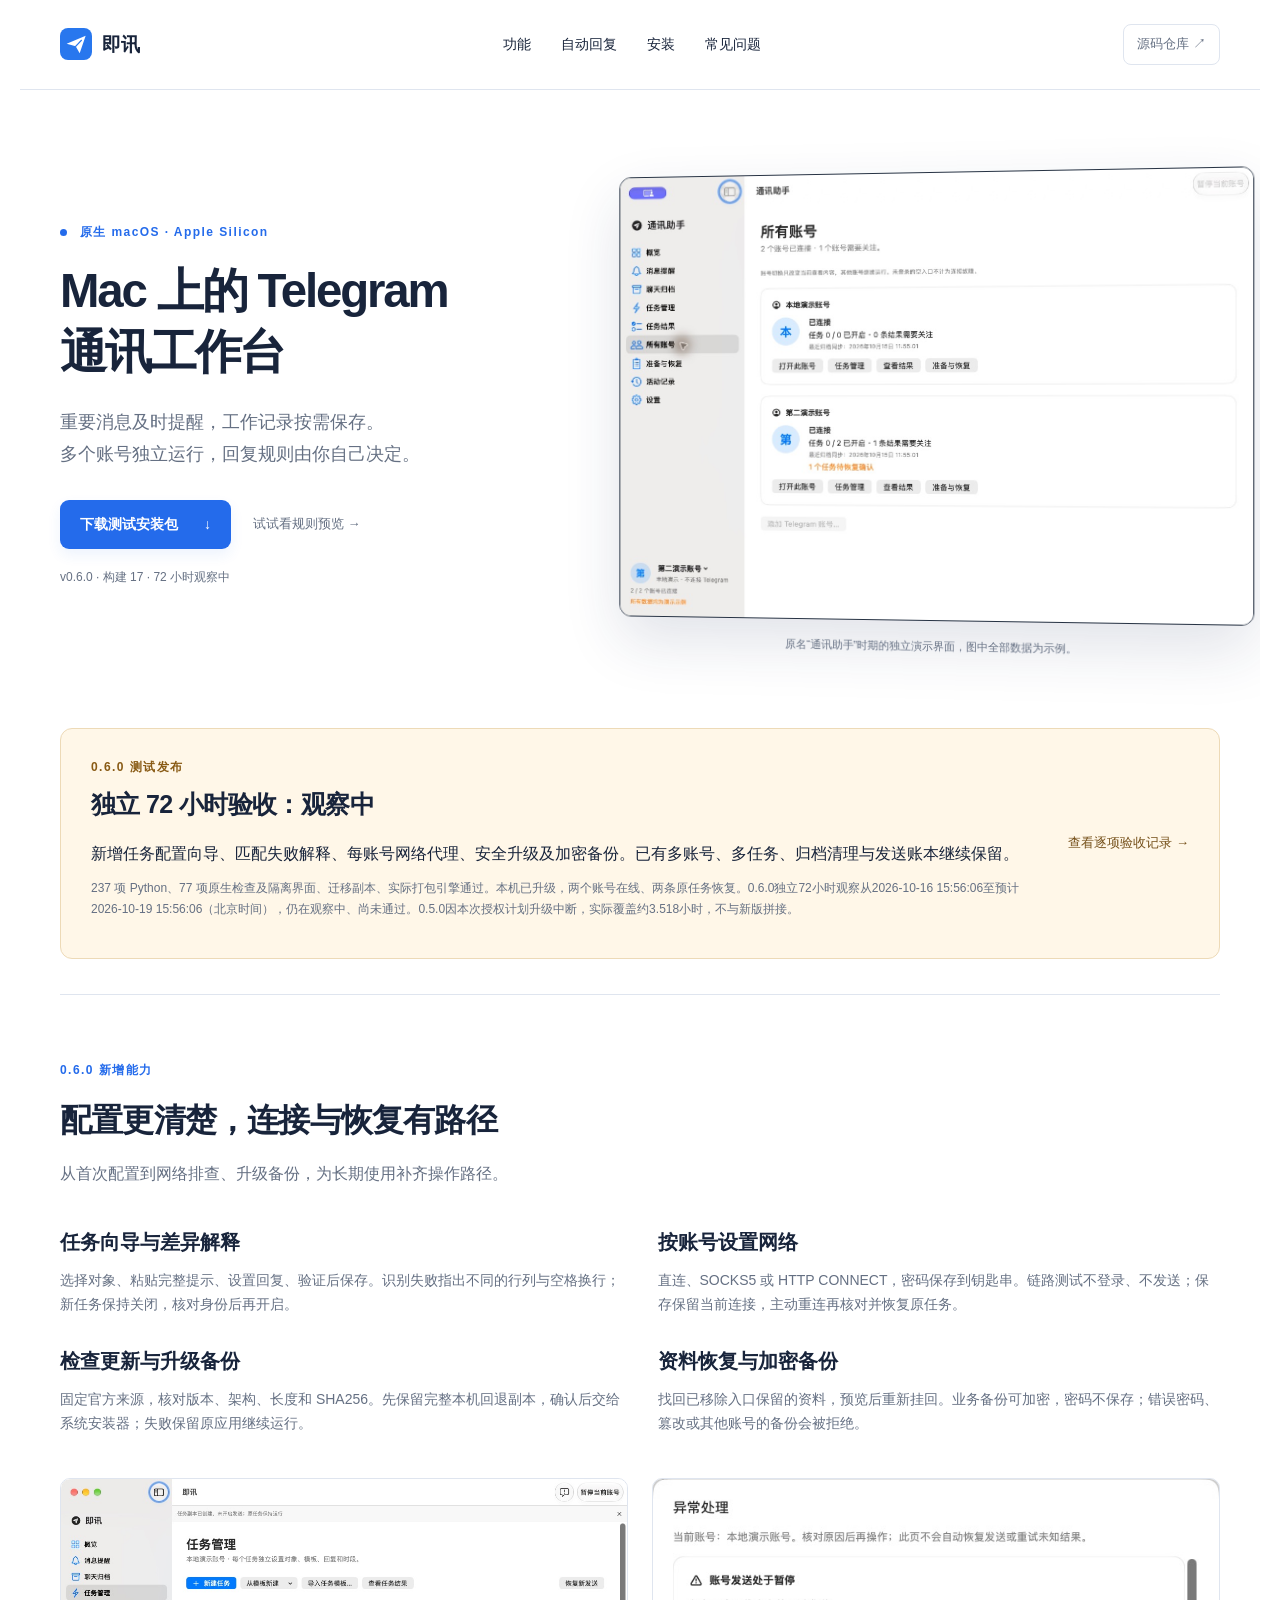
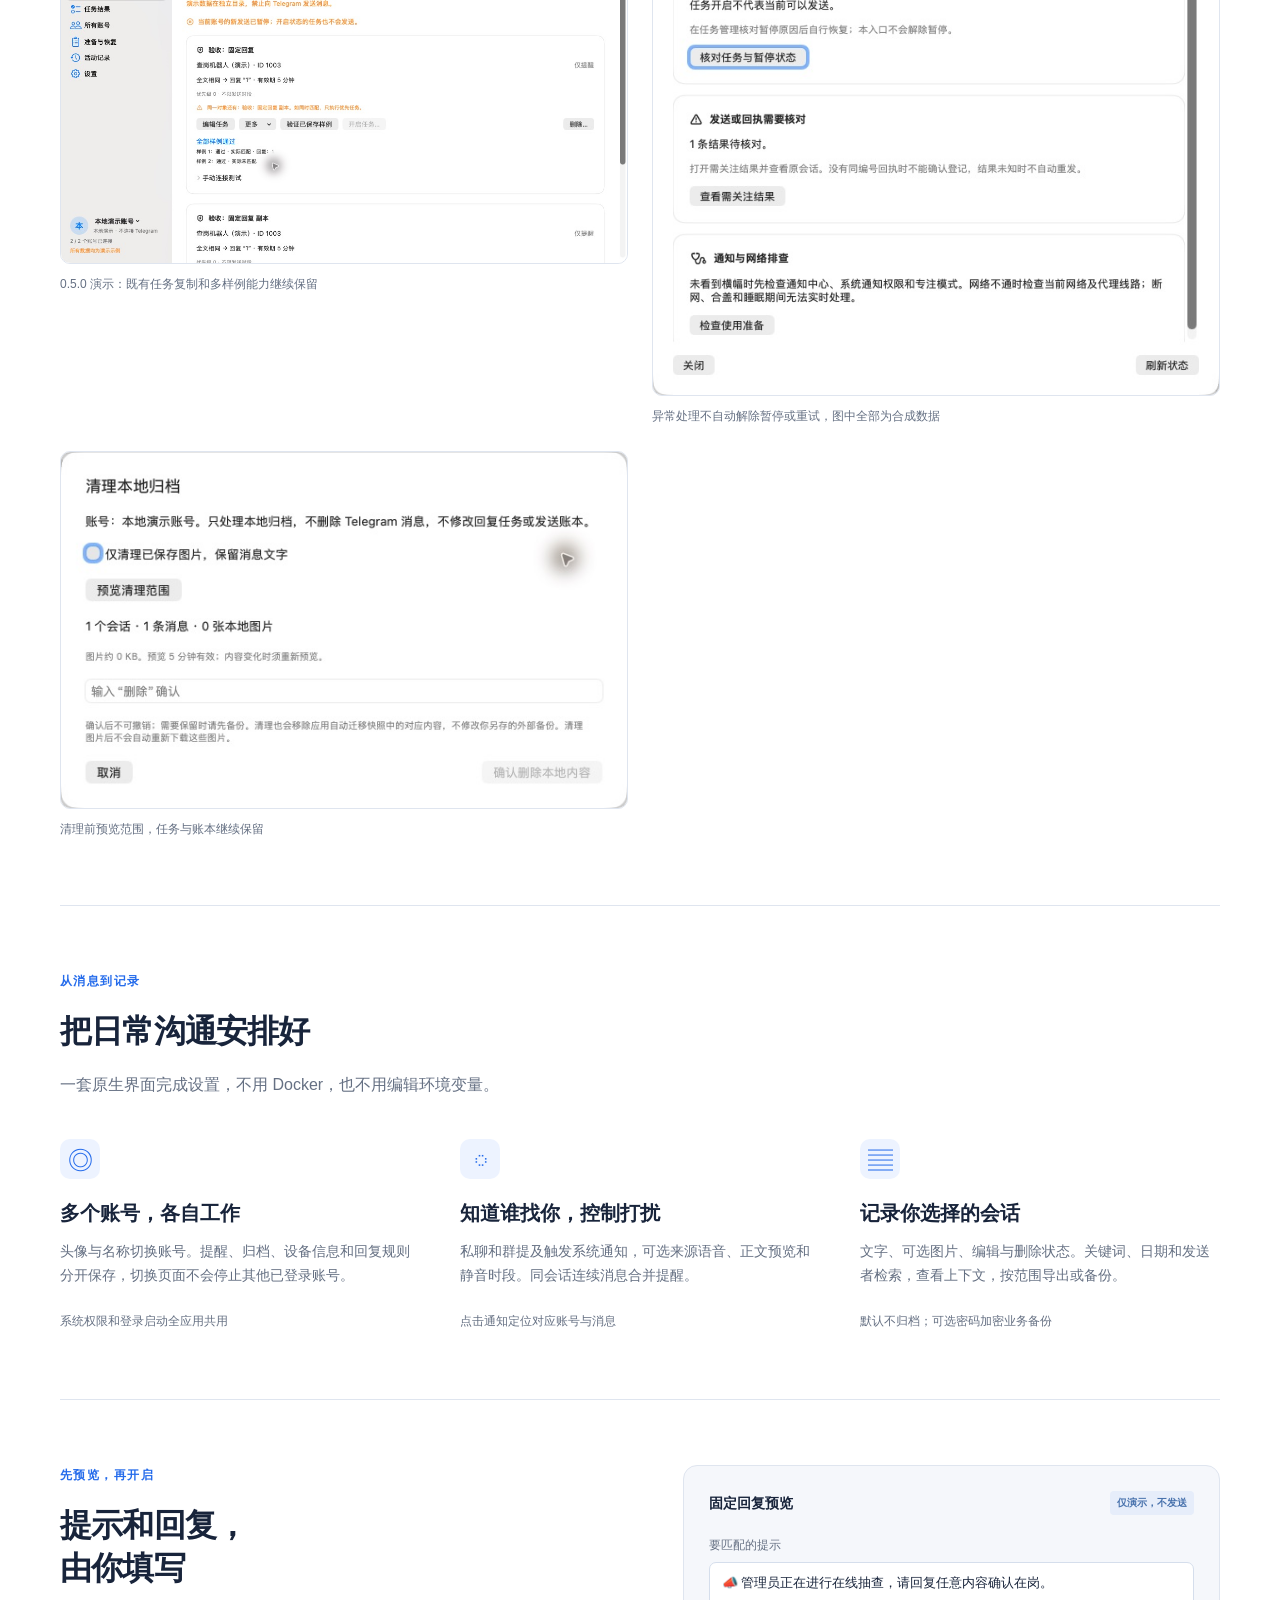
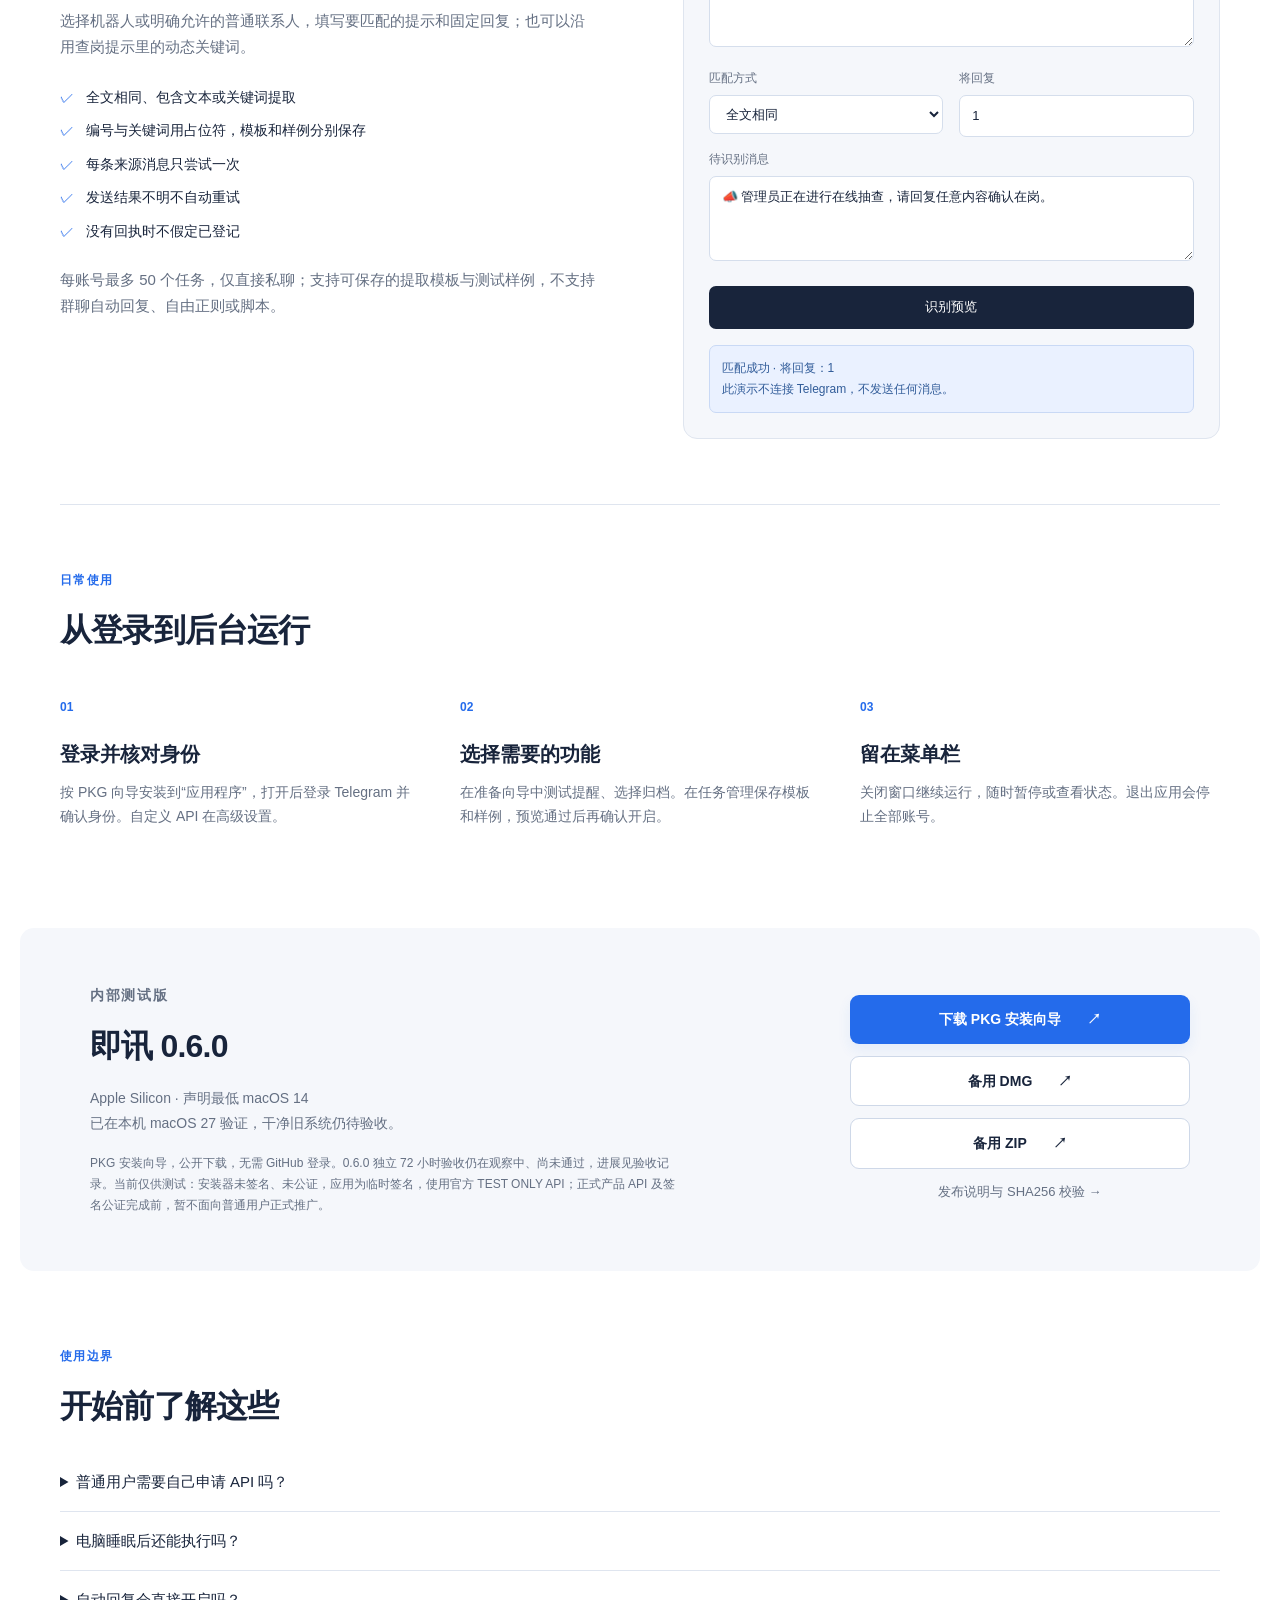
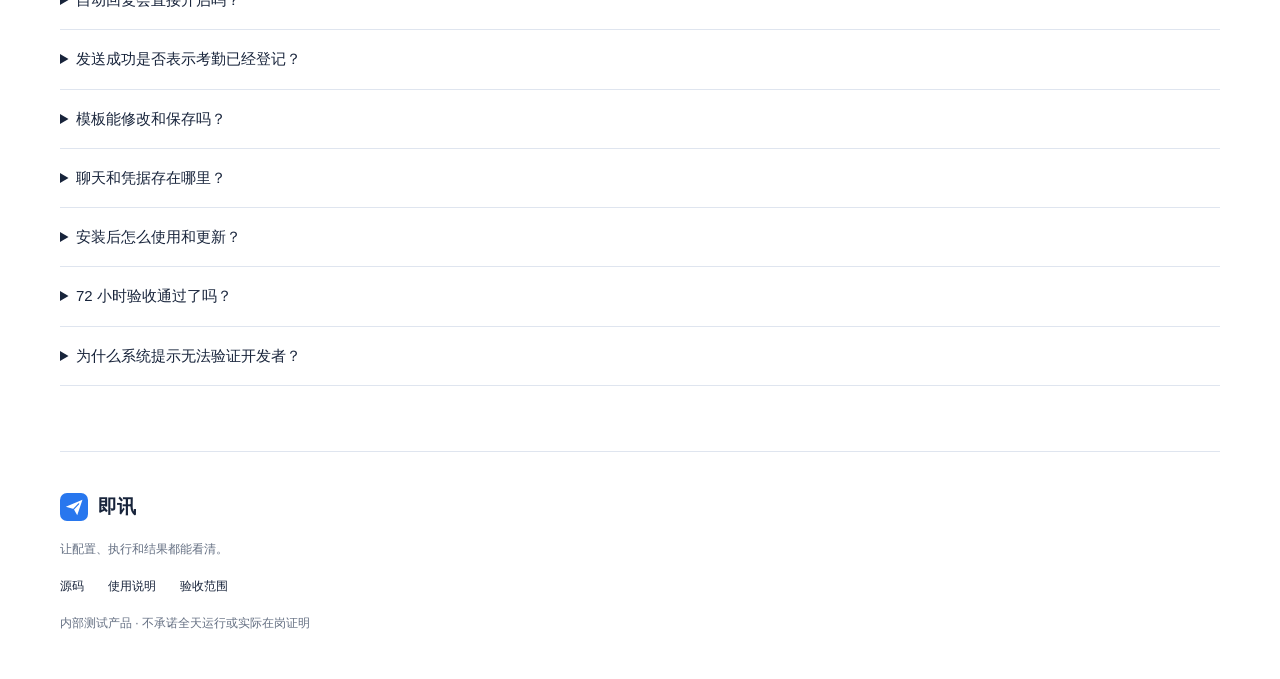
==== commit 314659fa: "feat: release Jixun 0.6.0 setup, proxy, upgrades and encrypted backups" ====
--- a/docs/index.html
+++ b/docs/index.html
@@ -1,7 +1,7 @@
 <!doctype html>
 <html lang="zh-CN">
 <head>
-<meta name="product-release" content="0.5.0">
+<meta name="product-release" content="0.6.0">
   <meta charset="utf-8"><meta name="viewport" content="width=device-width,initial-scale=1">
   <meta name="description" content="即讯是原生 macOS Telegram 通讯工作台，支持多账号、系统提醒、本地归档与用户配置的自动回复。">
   <meta name="color-scheme" content="light"><title>即讯 · macOS Telegram 通讯工作台</title>
@@ -12,29 +12,29 @@
 <header><a class="brand" href="#main"><img src="assets/icon.svg" width="32" height="32" alt="">即讯</a><nav aria-label="页面导航"><a href="#whats-new">功能</a><a href="#automation">自动回复</a><a href="#download">安装</a><a href="#faq">常见问题</a></nav><a class="repo-link" href="https://github.com/Aronlele/communications-assistant">源码仓库 ↗</a></header>
 <main id="main">
 <section class="hero">
-  <div class="hero-copy"><p class="eyebrow"><span></span> 原生 macOS · Apple Silicon</p><h1>Mac 上的 Telegram<br>通讯工作台</h1><p class="intro">重要消息及时提醒，工作记录按需保存。<br>多个账号独立运行，回复规则由你自己决定。</p><div class="hero-actions"><a class="button" href="#download">下载测试安装包 <span>↓</span></a><a class="text-link" href="#automation">试试看规则预览 →</a></div><p class="meta">v0.5.0 · 构建 16 · 72 小时观察中</p></div>
+  <div class="hero-copy"><p class="eyebrow"><span></span> 原生 macOS · Apple Silicon</p><h1>Mac 上的 Telegram<br>通讯工作台</h1><p class="intro">重要消息及时提醒，工作记录按需保存。<br>多个账号独立运行，回复规则由你自己决定。</p><div class="hero-actions"><a class="button" href="#download">下载测试安装包 <span>↓</span></a><a class="text-link" href="#automation">试试看规则预览 →</a></div><p class="meta">v0.6.0 · 构建 17 · 72 小时观察中</p></div>
   <figure class="app-figure"><img src="assets/demo-accounts.png" width="1080" height="760" alt="原通讯助手 0.4.0：两个独立演示账号、任务数量、结果关注与恢复状态"><figcaption>原名“通讯助手”时期的独立演示界面，图中全部数据为示例。</figcaption></figure>
 </section>
 <section id="release-status" class="release-status" aria-labelledby="release-status-title">
-  <div><p class="eyebrow">0.5.0 测试发布</p><h2 id="release-status-title">独立 72 小时验收：观察中</h2><p>新增本地归档清理、任务复制与模板、多样例验证和异常处理入口。已有多账号、自动回复与发送账本继续保留。</p><p class="feature-note">已完成代码回归、原生状态、隔离界面、迁移副本及打包检查。本机已升级并恢复两个账号的两条原任务。0.5.0 独立观察从 2026-10-16 12:22:02 至预计 2026-10-19 12:22:02（北京时间），尚未通过；计划升级中断的旧版时长不拼接。</p></div>
+  <div><p class="eyebrow">0.6.0 测试发布</p><h2 id="release-status-title">独立 72 小时验收：观察中</h2><p>新增任务配置向导、匹配失败解释、每账号网络代理、安全升级及加密备份。已有多账号、多任务、归档清理与发送账本继续保留。</p><p class="feature-note">237 项 Python、77 项原生检查及隔离界面、迁移副本、实际打包引擎通过。本机已升级，两个账号在线、两条原任务恢复。0.6.0独立72小时观察从2026-10-16 15:56:06至预计2026-10-19 15:56:06（北京时间），仍在观察中、尚未通过。0.5.0因本次授权计划升级中断，实际覆盖约3.518小时，不与新版拼接。</p></div>
   <a class="text-link" href="https://github.com/Aronlele/communications-assistant/blob/main/design/acceptance.md">查看逐项验收记录 →</a>
 </section>
 <section id="whats-new" class="section">
-  <div class="section-heading"><p class="eyebrow">0.5.0 新增能力</p><h2>清理记录、复用任务、验证规则</h2><p>在已有多账号与任务工作台上，补齐日常维护和排错入口。</p></div>
+  <div class="section-heading"><p class="eyebrow">0.6.0 新增能力</p><h2>配置更清楚，连接与恢复有路径</h2><p>从首次配置到网络排查、升级备份，为长期使用补齐操作路径。</p></div>
   <div class="release-grid">
-    <article><h3>归档删除与清理</h3><p>单条、多选、筛选、会话或仅图片清理，先预览范围再确认。只清本地内容，保留任务和发送账本，防止补档或合并备份重新出现。</p></article>
-    <article><h3>任务复制与模板</h3><p>复制为关闭的副本，或从三个内置模板开始。JSON 导入先成为未绑定草稿，重新选择对象并验证后才能开启。</p></article>
-    <article><h3>多样例一起验证</h3><p>最多保存 20 条应匹配和不应匹配样例，可检查准确回复。全部通过后再启用，草稿验证不发送消息。</p></article>
-    <article><h3>异常处理入口</h3><p>连接、限流、存储、暂停、待恢复和待核对结果有原因与处理路径，支持诊断预览，不自动恢复发送或重试。</p></article>
+    <article><h3>任务向导与差异解释</h3><p>选择对象、粘贴完整提示、设置回复、验证后保存。识别失败指出不同的行列与空格换行；新任务保持关闭，核对身份后再开启。</p></article>
+    <article><h3>按账号设置网络</h3><p>直连、SOCKS5 或 HTTP CONNECT，密码保存到钥匙串。链路测试不登录、不发送；保存保留当前连接，主动重连再核对并恢复原任务。</p></article>
+    <article><h3>检查更新与升级备份</h3><p>固定官方来源，核对版本、架构、长度和 SHA256。先保留完整本机回退副本，确认后交给系统安装器；失败保留原应用继续运行。</p></article>
+    <article><h3>资料恢复与加密备份</h3><p>找回已移除入口保留的资料，预览后重新挂回。业务备份可加密，密码不保存；错误密码、篡改或其他账号的备份会被拒绝。</p></article>
   </div>
-  <div class="screenshots"><figure><a href="assets/demo-tasks-050.png"><img src="assets/demo-tasks-050.png" width="1120" height="760" loading="lazy" alt="即讯 0.5.0 独立演示：复制的关闭任务与多样例通过结果"></a><figcaption>0.5.0 独立演示：复制任务和保存的正反样例</figcaption></figure><figure><a href="assets/demo-issues-050.png"><img src="assets/demo-issues-050.png" width="680" height="620" loading="lazy" alt="即讯 0.5.0 演示异常处理：暂停原因、需核对结果和排查路径"></a><figcaption>异常处理不自动解除暂停或重试，图中全部为合成数据</figcaption></figure><figure><a href="assets/demo-cleanup-050.png"><img src="assets/demo-cleanup-050.png" width="600" height="377" loading="lazy" alt="即讯 0.5.0 本地归档清理预览及删除确认"></a><figcaption>清理前预览范围，任务与账本继续保留</figcaption></figure></div>
+  <div class="screenshots"><figure><a href="assets/demo-tasks-050.png"><img src="assets/demo-tasks-050.png" width="1120" height="760" loading="lazy" alt="即讯 0.5.0 独立演示：复制的关闭任务与多样例通过结果"></a><figcaption>0.5.0 演示：既有任务复制和多样例能力继续保留</figcaption></figure><figure><a href="assets/demo-issues-050.png"><img src="assets/demo-issues-050.png" width="680" height="620" loading="lazy" alt="即讯 0.5.0 演示异常处理：暂停原因、需核对结果和排查路径"></a><figcaption>异常处理不自动解除暂停或重试，图中全部为合成数据</figcaption></figure><figure><a href="assets/demo-cleanup-050.png"><img src="assets/demo-cleanup-050.png" width="600" height="377" loading="lazy" alt="即讯 0.5.0 本地归档清理预览及删除确认"></a><figcaption>清理前预览范围，任务与账本继续保留</figcaption></figure></div>
 </section>
 <section id="features" class="features section">
   <div class="section-heading"><p class="eyebrow">从消息到记录</p><h2>把日常沟通安排好</h2><p>一套原生界面完成设置，不用 Docker，也不用编辑环境变量。</p></div>
   <div class="feature-grid">
     <article><span class="feature-icon" aria-hidden="true">◎</span><h3>多个账号，各自工作</h3><p>头像与名称切换账号。提醒、归档、设备信息和回复规则分开保存，切换页面不会停止其他已登录账号。</p><span class="feature-note">系统权限和登录启动全应用共用</span></article>
     <article><span class="feature-icon" aria-hidden="true">◌</span><h3>知道谁找你，控制打扰</h3><p>私聊和群提及触发系统通知，可选来源语音、正文预览和静音时段。同会话连续消息合并提醒。</p><span class="feature-note">点击通知定位对应账号与消息</span></article>
-    <article><span class="feature-icon" aria-hidden="true">▤</span><h3>记录你选择的会话</h3><p>文字、可选图片、编辑与删除状态。关键词、日期和发送者检索，查看上下文，按范围导出或备份。</p><span class="feature-note">默认不归档；本地备份当前未加密</span></article>
+    <article><span class="feature-icon" aria-hidden="true">▤</span><h3>记录你选择的会话</h3><p>文字、可选图片、编辑与删除状态。关键词、日期和发送者检索，查看上下文，按范围导出或备份。</p><span class="feature-note">默认不归档；可选密码加密业务备份</span></article>
   </div>
 </section>
 <section id="automation" class="automation section">
@@ -42,8 +42,8 @@
   <div class="rule-demo"><div class="demo-heading"><span>固定回复预览</span><span class="demo-badge">仅演示，不发送</span></div><label for="match">要匹配的提示</label><textarea id="match" rows="3" maxlength="2000">📣 管理员正在进行在线抽查，请回复任意内容确认在岗。</textarea><div class="demo-row"><div><label for="mode">匹配方式</label><select id="mode"><option value="exact">全文相同</option><option value="contains">包含指定文本</option></select></div><div><label for="reply">将回复</label><input id="reply" value="1" maxlength="100"></div></div><label for="sample">待识别消息</label><textarea id="sample" rows="3" maxlength="2000">📣 管理员正在进行在线抽查，请回复任意内容确认在岗。</textarea><button id="preview" type="button">识别预览</button><div id="result" class="demo-result" role="status" aria-live="polite">匹配成功 · 将回复：1<br>此演示不连接 Telegram，不发送任何消息。</div></div>
 </section>
 <section class="workflow section"><div class="section-heading"><p class="eyebrow">日常使用</p><h2>从登录到后台运行</h2></div><ol><li><span>01</span><h3>登录并核对身份</h3><p>按 PKG 向导安装到“应用程序”，打开后登录 Telegram 并确认身份。自定义 API 在高级设置。</p></li><li><span>02</span><h3>选择需要的功能</h3><p>在准备向导中测试提醒、选择归档。在任务管理保存模板和样例，预览通过后再确认开启。</p></li><li><span>03</span><h3>留在菜单栏</h3><p>关闭窗口继续运行，随时暂停或查看状态。退出应用会停止全部账号。</p></li></ol></section>
-<section id="download" class="download section"><div><p class="eyebrow">内部测试版</p><h2>即讯 0.5.0</h2><p>Apple Silicon · 声明最低 macOS 14<br>已在本机 macOS 27 验证，干净旧系统仍待验收。</p><p class="download-note">PKG 安装向导，公开下载，无需 GitHub 登录。0.5.0 独立 72 小时验收仍在观察中、尚未通过，进展见验收记录。当前仅供测试：安装器未签名、未公证，应用为临时签名，使用官方 TEST ONLY API；正式产品 API 及签名公证完成前，暂不面向普通用户正式推广。</p></div><div class="download-actions"><a class="button" href="https://github.com/Aronlele/communications-assistant/releases/download/v0.5.0/CommunicationsAssistant-0.5.0-macOS-arm64.pkg">下载 PKG 安装向导 <span>↗</span></a><a class="button secondary" href="https://github.com/Aronlele/communications-assistant/releases/download/v0.5.0/CommunicationsAssistant-0.5.0-macOS-arm64.dmg">备用 DMG <span>↗</span></a><a class="button secondary" href="https://github.com/Aronlele/communications-assistant/releases/download/v0.5.0/CommunicationsAssistant-0.5.0-macOS-arm64.zip">备用 ZIP <span>↗</span></a><a class="text-link" href="https://github.com/Aronlele/communications-assistant/releases/tag/v0.5.0">发布说明与 SHA256 校验 →</a></div></section>
-<section id="faq" class="faq section"><div class="section-heading"><p class="eyebrow">使用边界</p><h2>开始前了解这些</h2></div><details><summary>普通用户需要自己申请 API 吗？</summary><p>有内置配置的安装包只需登录 Telegram；自定义 API 放在高级设置。当前内部包使用官方测试配置，正式产品 API 待完成。</p></details><details><summary>电脑睡眠后还能执行吗？</summary><p>睡眠、合盖、退出应用或网络不可用时不能实时处理。可选防闲置睡眠不能覆盖主动睡眠或合盖，恢复后按时限规则处理新提示，不补发重启前旧消息。</p></details><details><summary>自动回复会直接开启吗？</summary><p>不会。新对象或规则先保存为仅提醒，预览并确认后才启用。重启或身份恢复后，逐账号确认，再在准备与恢复向导中选择恢复原先开启的任务。固定回复默认本地有效期 5 分钟，可自定义。</p></details><details><summary>发送成功是否表示考勤已经登记？</summary><p>编号模式需要匹配同编号登记回执。固定回复当前没有通用回执解析，只显示“已发送，登记未核实”，需要在原会话确认实际业务结果。</p></details><details><summary>模板能修改和保存吗？</summary><p>可以。在任务管理新建或编辑任务，匹配模板和测试样例分别保存。编号查岗选择“从提示提取关键词”，可从样例生成含编号、分钟数和关键词占位符的提取模板；关键词可随每条消息变化。修改执行条件只暂停该任务，其他任务保持运行。</p></details><details><summary>聊天和凭据存在哪里？</summary><p>资料保存在本机，按账号隔离，不上传到产品云端。Telegram 连接仍访问其服务。会话和 API 不随普通备份导出，本地备份未加密，源码仓库不包含真实消息和凭据。</p></details><details><summary>安装后怎么使用和更新？</summary><p>推荐双击 PKG，按“继续 → 安装”完成安装，再从“应用程序”打开即讯（原通讯助手）。为兼容旧安装，磁盘路径仍为 /Applications/通讯助手.app，资料目录和应用标识不变。系统可能要求管理员验证。升级前退出应用，安装器只替换应用，保留账号和资料；之后在准备与恢复向导中核对账号和原先开启的任务，再选择恢复。DMG/ZIP 为备用。Intel、自动更新、正式签名及公证尚未完成。</p></details><details><summary>72 小时验收通过了吗？</summary><p>尚未通过。0.5.0 在本机升级并恢复原任务后独立计时，起止时间见验收记录。会核对实际覆盖、连接、资源、采样缺口和进程更换；到期本身不等于通过，旧版计划升级中断的时间不拼接。</p></details><details><summary>为什么系统提示无法验证开发者？</summary><p>目前安装器尚未完成 Developer ID 签名与 Apple 公证，不能保证联网下载后顺畅安装。请核对 Release 来源与 SHA256，参考 <a href="https://support.apple.com/zh-cn/102445">Apple 官方说明</a>；无需关闭系统安全保护。当前 PKG 已验证安装结构和向导，干净 Mac 的完整安装仍待验收。</p></details></section>
+<section id="download" class="download section"><div><p class="eyebrow">内部测试版</p><h2>即讯 0.6.0</h2><p>Apple Silicon · 声明最低 macOS 14<br>已在本机 macOS 27 验证，干净旧系统仍待验收。</p><p class="download-note">PKG 安装向导，公开下载，无需 GitHub 登录。0.6.0 独立 72 小时验收仍在观察中、尚未通过，进展见验收记录。当前仅供测试：安装器未签名、未公证，应用为临时签名，使用官方 TEST ONLY API；正式产品 API 及签名公证完成前，暂不面向普通用户正式推广。</p></div><div class="download-actions"><a class="button" href="https://github.com/Aronlele/communications-assistant/releases/download/v0.6.0/CommunicationsAssistant-0.6.0-macOS-arm64.pkg">下载 PKG 安装向导 <span>↗</span></a><a class="button secondary" href="https://github.com/Aronlele/communications-assistant/releases/download/v0.6.0/CommunicationsAssistant-0.6.0-macOS-arm64.dmg">备用 DMG <span>↗</span></a><a class="button secondary" href="https://github.com/Aronlele/communications-assistant/releases/download/v0.6.0/CommunicationsAssistant-0.6.0-macOS-arm64.zip">备用 ZIP <span>↗</span></a><a class="text-link" href="https://github.com/Aronlele/communications-assistant/releases/tag/v0.6.0">发布说明与 SHA256 校验 →</a></div></section>
+<section id="faq" class="faq section"><div class="section-heading"><p class="eyebrow">使用边界</p><h2>开始前了解这些</h2></div><details><summary>普通用户需要自己申请 API 吗？</summary><p>有内置配置的安装包只需登录 Telegram；自定义 API 放在高级设置。当前内部包使用官方测试配置，正式产品 API 待完成。</p></details><details><summary>电脑睡眠后还能执行吗？</summary><p>睡眠、合盖、退出应用或网络不可用时不能实时处理。可选防闲置睡眠不能覆盖主动睡眠或合盖，恢复后按时限规则处理新提示，不补发重启前旧消息。</p></details><details><summary>自动回复会直接开启吗？</summary><p>不会。新对象或规则先保存为仅提醒，预览并确认后才启用。重启或身份恢复后，逐账号确认，再在准备与恢复向导中选择恢复原先开启的任务。固定回复默认本地有效期 5 分钟，可自定义。</p></details><details><summary>发送成功是否表示考勤已经登记？</summary><p>编号模式需要匹配同编号登记回执。固定回复当前没有通用回执解析，只显示“已发送，登记未核实”，需要在原会话确认实际业务结果。</p></details><details><summary>模板能修改和保存吗？</summary><p>可以。在任务管理新建或编辑任务，匹配模板和测试样例分别保存。编号查岗选择“从提示提取关键词”，可从样例生成含编号、分钟数和关键词占位符的提取模板；关键词可随每条消息变化。修改执行条件只暂停该任务，其他任务保持运行。</p></details><details><summary>聊天和凭据存在哪里？</summary><p>资料保存在本机，按账号隔离，不上传到产品云端。Telegram 连接仍访问其服务。业务备份不含登录会话、API 或代理密码，可选密码加密；本地数据库和登录会话本身未额外加密。升级回退副本包含登录会话，仅留本机，不能分享。源码仓库不包含真实消息和凭据。</p></details><details><summary>安装后怎么使用和更新？</summary><p>推荐双击 PKG，按“继续 → 安装”完成安装，再从“应用程序”打开即讯（原通讯助手）。为兼容旧安装，磁盘路径仍为 /Applications/通讯助手.app，资料目录和应用标识不变。系统可能要求管理员验证。升级前退出应用，安装器只替换应用，保留账号和资料；之后在准备与恢复向导中核对账号和原先开启的任务，再选择恢复。DMG/ZIP 为备用。设置中可检查官方更新，核对校验与备份后由系统安装器升级；不会自动静默替换应用。Intel、正式签名及公证尚未完成。</p></details><details><summary>72 小时验收通过了吗？</summary><p>尚未通过。0.6.0 在本机升级并恢复原任务后独立计时，起止时间见验收记录。会核对实际覆盖、连接、资源、采样缺口和进程更换；到期本身不等于通过，旧版计划升级中断的时间不拼接。</p></details><details><summary>为什么系统提示无法验证开发者？</summary><p>目前安装器尚未完成 Developer ID 签名与 Apple 公证，不能保证联网下载后顺畅安装。请核对 Release 来源与 SHA256，参考 <a href="https://support.apple.com/zh-cn/102445">Apple 官方说明</a>；无需关闭系统安全保护。当前 PKG 已验证安装结构和向导，干净 Mac 的完整安装仍待验收。</p></details></section>
 </main>
 <footer><div class="brand"><img src="assets/icon.svg" width="28" height="28" alt="">即讯</div><p>让配置、执行和结果都能看清。</p><div><a href="https://github.com/Aronlele/communications-assistant">源码</a><a href="https://github.com/Aronlele/communications-assistant/blob/main/macos/README.md">使用说明</a><a href="https://github.com/Aronlele/communications-assistant/blob/main/design/acceptance.md">验收范围</a></div><small>内部测试产品 · 不承诺全天运行或实际在岗证明</small></footer>
 </body></html>
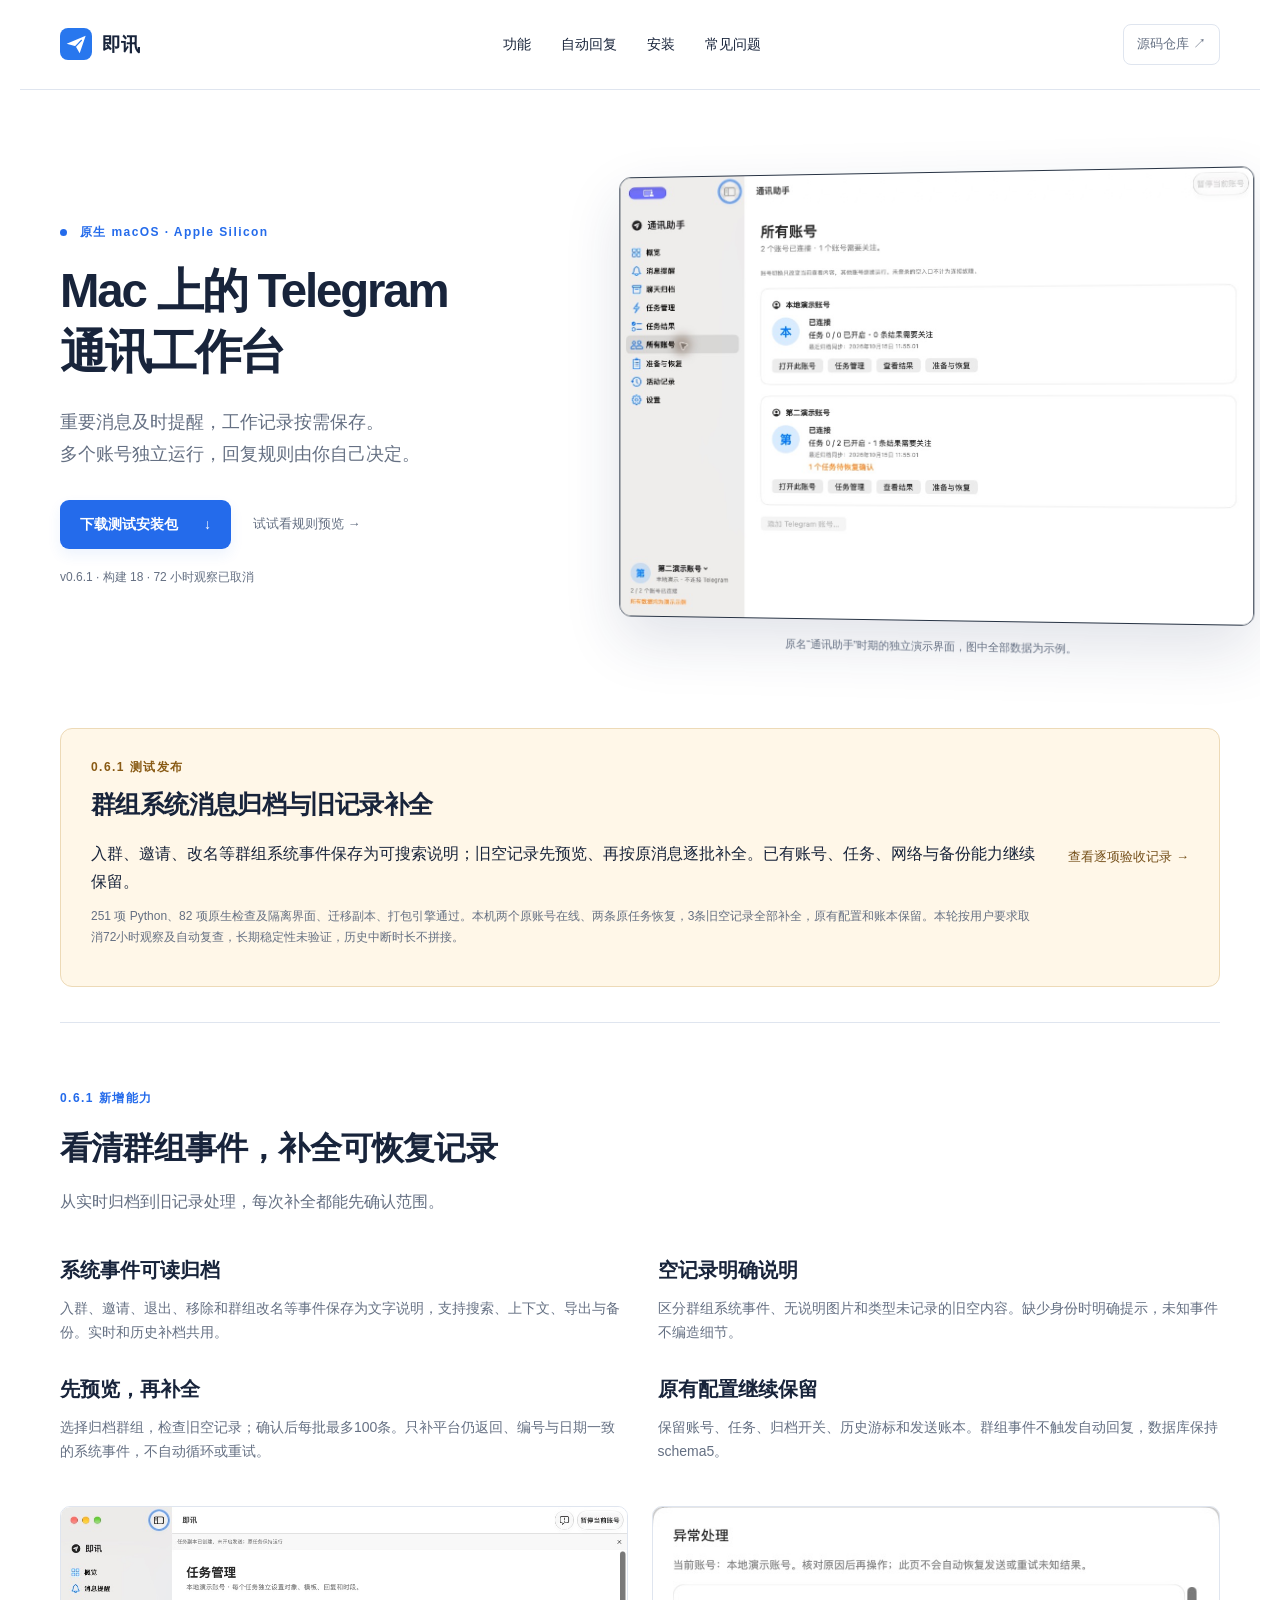
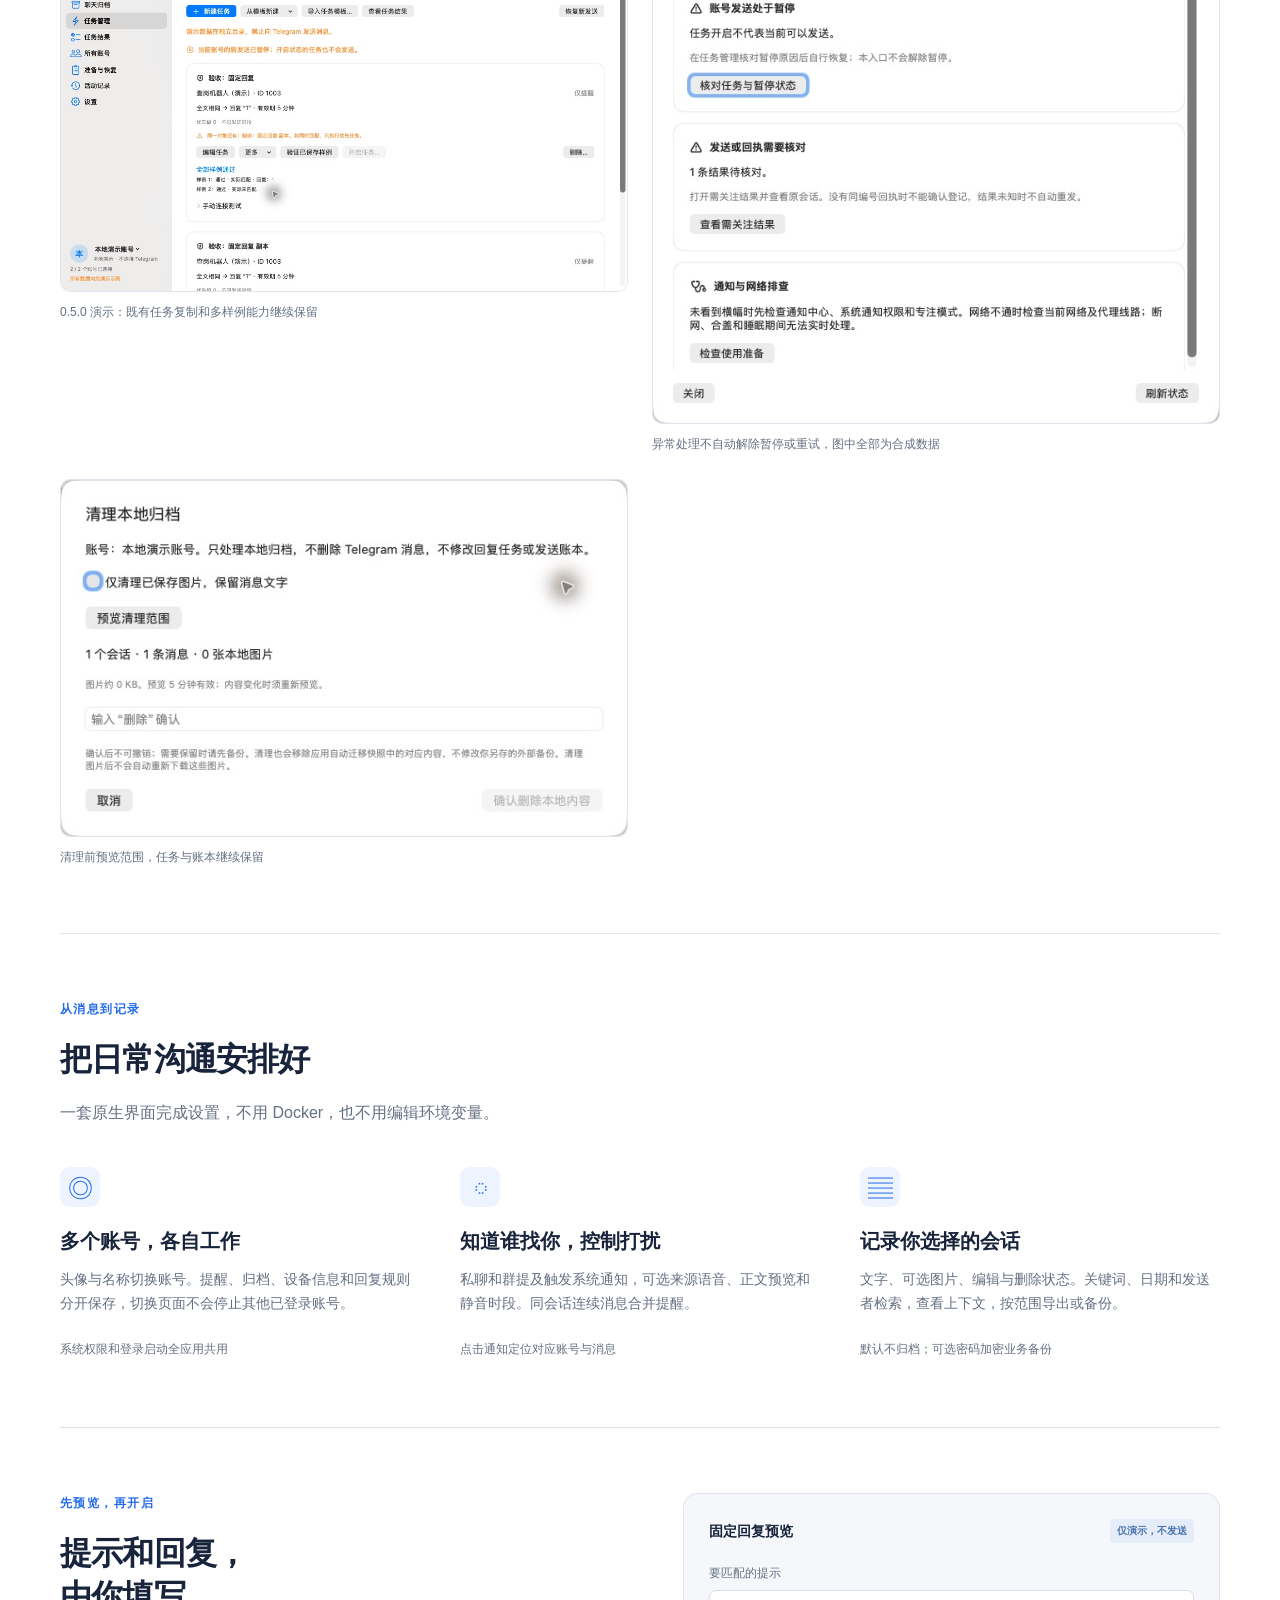
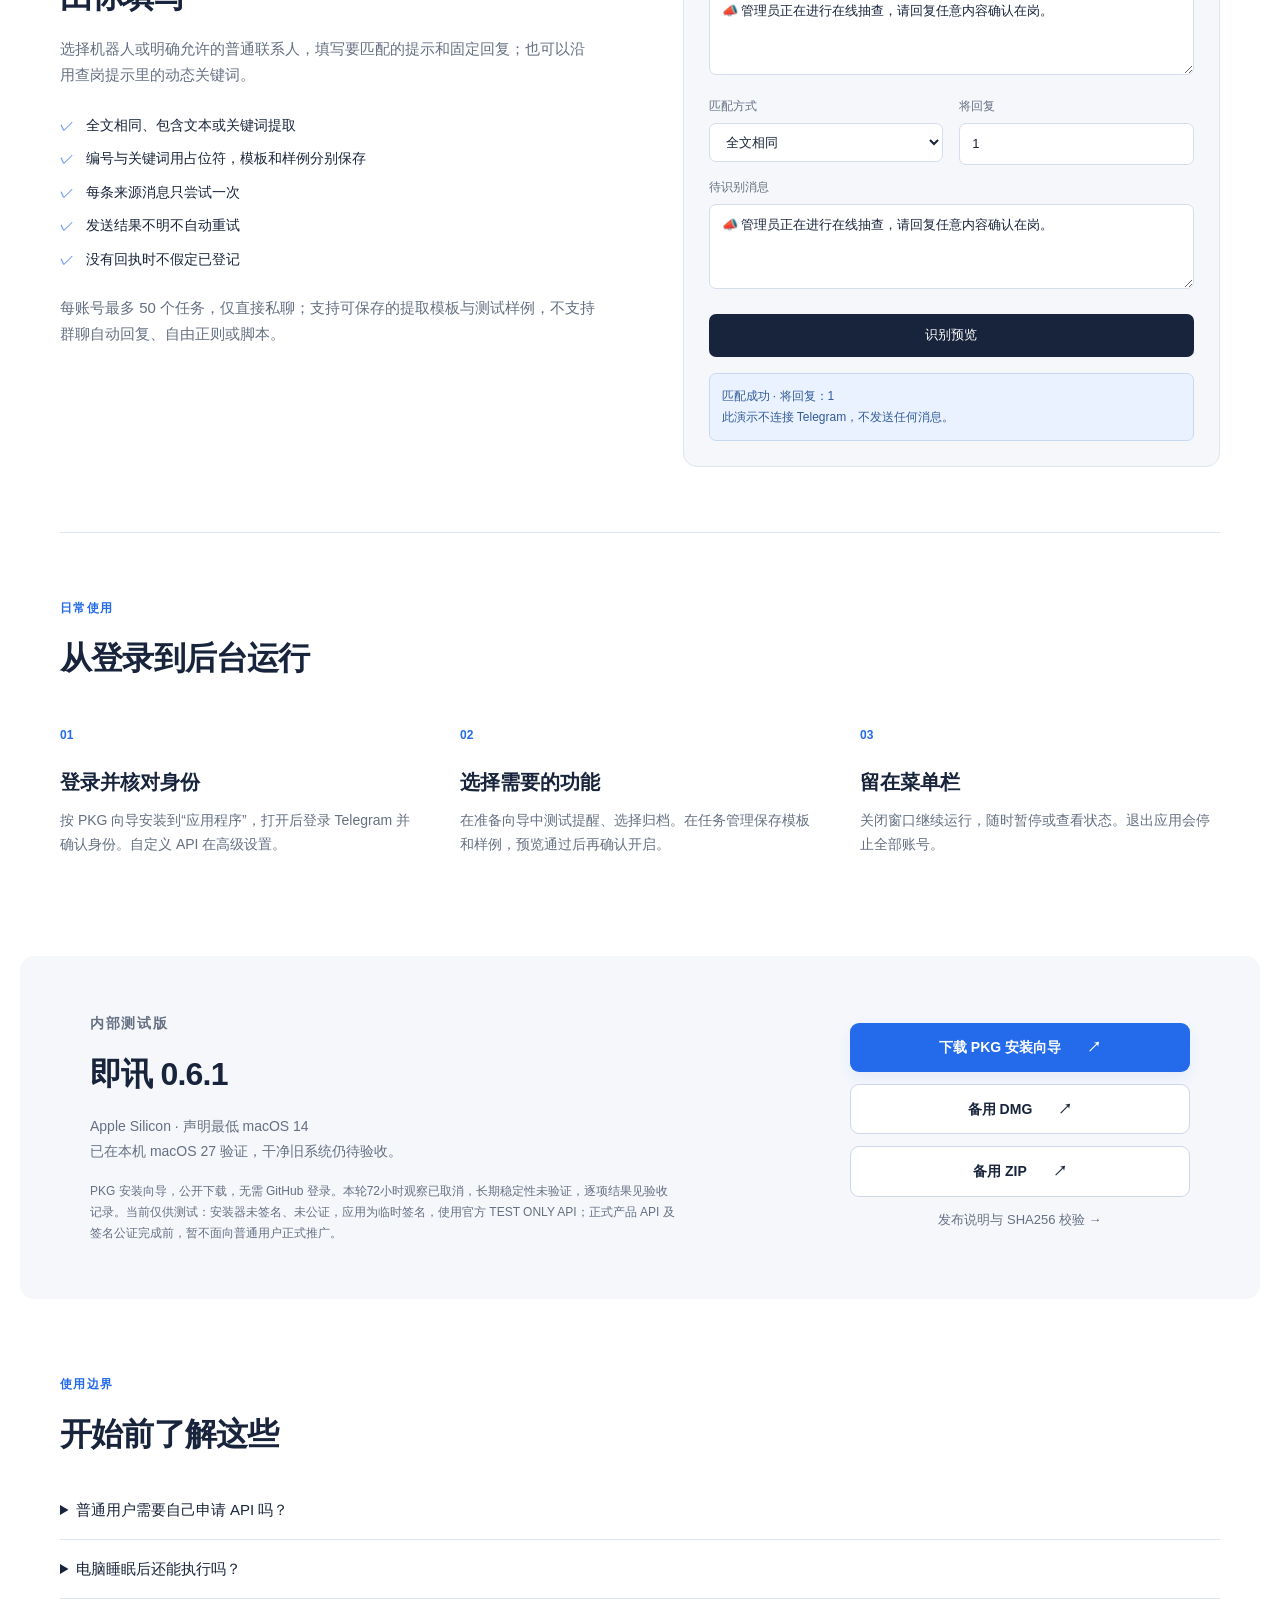
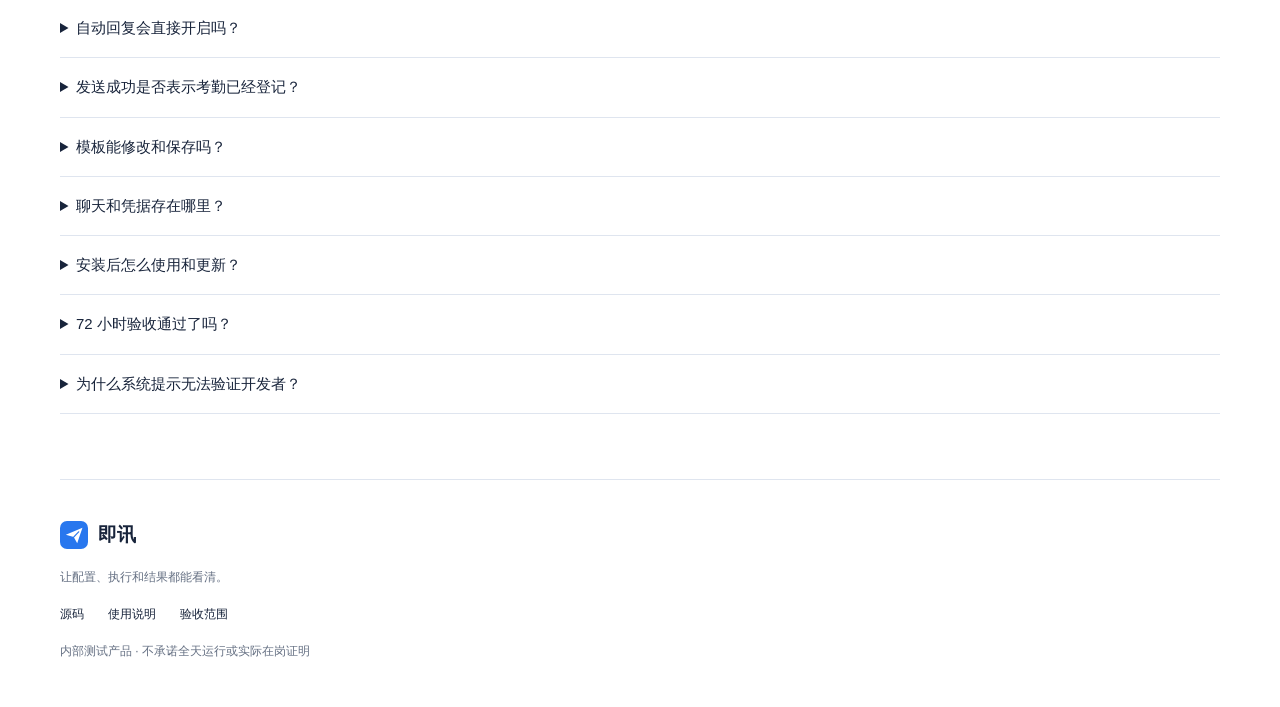
==== commit 94b84c65: "feat: archive Telegram group service messages and repair old empty records" ====
--- a/docs/index.html
+++ b/docs/index.html
@@ -1,7 +1,7 @@
 <!doctype html>
 <html lang="zh-CN">
 <head>
-<meta name="product-release" content="0.6.0">
+<meta name="product-release" content="0.6.1">
   <meta charset="utf-8"><meta name="viewport" content="width=device-width,initial-scale=1">
   <meta name="description" content="即讯是原生 macOS Telegram 通讯工作台，支持多账号、系统提醒、本地归档与用户配置的自动回复。">
   <meta name="color-scheme" content="light"><title>即讯 · macOS Telegram 通讯工作台</title>
@@ -12,20 +12,20 @@
 <header><a class="brand" href="#main"><img src="assets/icon.svg" width="32" height="32" alt="">即讯</a><nav aria-label="页面导航"><a href="#whats-new">功能</a><a href="#automation">自动回复</a><a href="#download">安装</a><a href="#faq">常见问题</a></nav><a class="repo-link" href="https://github.com/Aronlele/communications-assistant">源码仓库 ↗</a></header>
 <main id="main">
 <section class="hero">
-  <div class="hero-copy"><p class="eyebrow"><span></span> 原生 macOS · Apple Silicon</p><h1>Mac 上的 Telegram<br>通讯工作台</h1><p class="intro">重要消息及时提醒，工作记录按需保存。<br>多个账号独立运行，回复规则由你自己决定。</p><div class="hero-actions"><a class="button" href="#download">下载测试安装包 <span>↓</span></a><a class="text-link" href="#automation">试试看规则预览 →</a></div><p class="meta">v0.6.0 · 构建 17 · 72 小时观察中</p></div>
+  <div class="hero-copy"><p class="eyebrow"><span></span> 原生 macOS · Apple Silicon</p><h1>Mac 上的 Telegram<br>通讯工作台</h1><p class="intro">重要消息及时提醒，工作记录按需保存。<br>多个账号独立运行，回复规则由你自己决定。</p><div class="hero-actions"><a class="button" href="#download">下载测试安装包 <span>↓</span></a><a class="text-link" href="#automation">试试看规则预览 →</a></div><p class="meta">v0.6.1 · 构建 18 · 72 小时观察已取消</p></div>
   <figure class="app-figure"><img src="assets/demo-accounts.png" width="1080" height="760" alt="原通讯助手 0.4.0：两个独立演示账号、任务数量、结果关注与恢复状态"><figcaption>原名“通讯助手”时期的独立演示界面，图中全部数据为示例。</figcaption></figure>
 </section>
 <section id="release-status" class="release-status" aria-labelledby="release-status-title">
-  <div><p class="eyebrow">0.6.0 测试发布</p><h2 id="release-status-title">独立 72 小时验收：观察中</h2><p>新增任务配置向导、匹配失败解释、每账号网络代理、安全升级及加密备份。已有多账号、多任务、归档清理与发送账本继续保留。</p><p class="feature-note">237 项 Python、77 项原生检查及隔离界面、迁移副本、实际打包引擎通过。本机已升级，两个账号在线、两条原任务恢复。0.6.0独立72小时观察从2026-10-16 15:56:06至预计2026-10-19 15:56:06（北京时间），仍在观察中、尚未通过。0.5.0因本次授权计划升级中断，实际覆盖约3.518小时，不与新版拼接。</p></div>
+  <div><p class="eyebrow">0.6.1 测试发布</p><h2 id="release-status-title">群组系统消息归档与旧记录补全</h2><p>入群、邀请、改名等群组系统事件保存为可搜索说明；旧空记录先预览、再按原消息逐批补全。已有账号、任务、网络与备份能力继续保留。</p><p class="feature-note">251 项 Python、82 项原生检查及隔离界面、迁移副本、打包引擎通过。本机两个原账号在线、两条原任务恢复，3条旧空记录全部补全，原有配置和账本保留。本轮按用户要求取消72小时观察及自动复查，长期稳定性未验证，历史中断时长不拼接。</p></div>
   <a class="text-link" href="https://github.com/Aronlele/communications-assistant/blob/main/design/acceptance.md">查看逐项验收记录 →</a>
 </section>
 <section id="whats-new" class="section">
-  <div class="section-heading"><p class="eyebrow">0.6.0 新增能力</p><h2>配置更清楚，连接与恢复有路径</h2><p>从首次配置到网络排查、升级备份，为长期使用补齐操作路径。</p></div>
+  <div class="section-heading"><p class="eyebrow">0.6.1 新增能力</p><h2>看清群组事件，补全可恢复记录</h2><p>从实时归档到旧记录处理，每次补全都能先确认范围。</p></div>
   <div class="release-grid">
-    <article><h3>任务向导与差异解释</h3><p>选择对象、粘贴完整提示、设置回复、验证后保存。识别失败指出不同的行列与空格换行；新任务保持关闭，核对身份后再开启。</p></article>
-    <article><h3>按账号设置网络</h3><p>直连、SOCKS5 或 HTTP CONNECT，密码保存到钥匙串。链路测试不登录、不发送；保存保留当前连接，主动重连再核对并恢复原任务。</p></article>
-    <article><h3>检查更新与升级备份</h3><p>固定官方来源，核对版本、架构、长度和 SHA256。先保留完整本机回退副本，确认后交给系统安装器；失败保留原应用继续运行。</p></article>
-    <article><h3>资料恢复与加密备份</h3><p>找回已移除入口保留的资料，预览后重新挂回。业务备份可加密，密码不保存；错误密码、篡改或其他账号的备份会被拒绝。</p></article>
+    <article><h3>系统事件可读归档</h3><p>入群、邀请、退出、移除和群组改名等事件保存为文字说明，支持搜索、上下文、导出与备份。实时和历史补档共用。</p></article>
+    <article><h3>空记录明确说明</h3><p>区分群组系统事件、无说明图片和类型未记录的旧空内容。缺少身份时明确提示，未知事件不编造细节。</p></article>
+    <article><h3>先预览，再补全</h3><p>选择归档群组，检查旧空记录；确认后每批最多100条。只补平台仍返回、编号与日期一致的系统事件，不自动循环或重试。</p></article>
+    <article><h3>原有配置继续保留</h3><p>保留账号、任务、归档开关、历史游标和发送账本。群组事件不触发自动回复，数据库保持schema5。</p></article>
   </div>
   <div class="screenshots"><figure><a href="assets/demo-tasks-050.png"><img src="assets/demo-tasks-050.png" width="1120" height="760" loading="lazy" alt="即讯 0.5.0 独立演示：复制的关闭任务与多样例通过结果"></a><figcaption>0.5.0 演示：既有任务复制和多样例能力继续保留</figcaption></figure><figure><a href="assets/demo-issues-050.png"><img src="assets/demo-issues-050.png" width="680" height="620" loading="lazy" alt="即讯 0.5.0 演示异常处理：暂停原因、需核对结果和排查路径"></a><figcaption>异常处理不自动解除暂停或重试，图中全部为合成数据</figcaption></figure><figure><a href="assets/demo-cleanup-050.png"><img src="assets/demo-cleanup-050.png" width="600" height="377" loading="lazy" alt="即讯 0.5.0 本地归档清理预览及删除确认"></a><figcaption>清理前预览范围，任务与账本继续保留</figcaption></figure></div>
 </section>
@@ -42,8 +42,8 @@
   <div class="rule-demo"><div class="demo-heading"><span>固定回复预览</span><span class="demo-badge">仅演示，不发送</span></div><label for="match">要匹配的提示</label><textarea id="match" rows="3" maxlength="2000">📣 管理员正在进行在线抽查，请回复任意内容确认在岗。</textarea><div class="demo-row"><div><label for="mode">匹配方式</label><select id="mode"><option value="exact">全文相同</option><option value="contains">包含指定文本</option></select></div><div><label for="reply">将回复</label><input id="reply" value="1" maxlength="100"></div></div><label for="sample">待识别消息</label><textarea id="sample" rows="3" maxlength="2000">📣 管理员正在进行在线抽查，请回复任意内容确认在岗。</textarea><button id="preview" type="button">识别预览</button><div id="result" class="demo-result" role="status" aria-live="polite">匹配成功 · 将回复：1<br>此演示不连接 Telegram，不发送任何消息。</div></div>
 </section>
 <section class="workflow section"><div class="section-heading"><p class="eyebrow">日常使用</p><h2>从登录到后台运行</h2></div><ol><li><span>01</span><h3>登录并核对身份</h3><p>按 PKG 向导安装到“应用程序”，打开后登录 Telegram 并确认身份。自定义 API 在高级设置。</p></li><li><span>02</span><h3>选择需要的功能</h3><p>在准备向导中测试提醒、选择归档。在任务管理保存模板和样例，预览通过后再确认开启。</p></li><li><span>03</span><h3>留在菜单栏</h3><p>关闭窗口继续运行，随时暂停或查看状态。退出应用会停止全部账号。</p></li></ol></section>
-<section id="download" class="download section"><div><p class="eyebrow">内部测试版</p><h2>即讯 0.6.0</h2><p>Apple Silicon · 声明最低 macOS 14<br>已在本机 macOS 27 验证，干净旧系统仍待验收。</p><p class="download-note">PKG 安装向导，公开下载，无需 GitHub 登录。0.6.0 独立 72 小时验收仍在观察中、尚未通过，进展见验收记录。当前仅供测试：安装器未签名、未公证，应用为临时签名，使用官方 TEST ONLY API；正式产品 API 及签名公证完成前，暂不面向普通用户正式推广。</p></div><div class="download-actions"><a class="button" href="https://github.com/Aronlele/communications-assistant/releases/download/v0.6.0/CommunicationsAssistant-0.6.0-macOS-arm64.pkg">下载 PKG 安装向导 <span>↗</span></a><a class="button secondary" href="https://github.com/Aronlele/communications-assistant/releases/download/v0.6.0/CommunicationsAssistant-0.6.0-macOS-arm64.dmg">备用 DMG <span>↗</span></a><a class="button secondary" href="https://github.com/Aronlele/communications-assistant/releases/download/v0.6.0/CommunicationsAssistant-0.6.0-macOS-arm64.zip">备用 ZIP <span>↗</span></a><a class="text-link" href="https://github.com/Aronlele/communications-assistant/releases/tag/v0.6.0">发布说明与 SHA256 校验 →</a></div></section>
-<section id="faq" class="faq section"><div class="section-heading"><p class="eyebrow">使用边界</p><h2>开始前了解这些</h2></div><details><summary>普通用户需要自己申请 API 吗？</summary><p>有内置配置的安装包只需登录 Telegram；自定义 API 放在高级设置。当前内部包使用官方测试配置，正式产品 API 待完成。</p></details><details><summary>电脑睡眠后还能执行吗？</summary><p>睡眠、合盖、退出应用或网络不可用时不能实时处理。可选防闲置睡眠不能覆盖主动睡眠或合盖，恢复后按时限规则处理新提示，不补发重启前旧消息。</p></details><details><summary>自动回复会直接开启吗？</summary><p>不会。新对象或规则先保存为仅提醒，预览并确认后才启用。重启或身份恢复后，逐账号确认，再在准备与恢复向导中选择恢复原先开启的任务。固定回复默认本地有效期 5 分钟，可自定义。</p></details><details><summary>发送成功是否表示考勤已经登记？</summary><p>编号模式需要匹配同编号登记回执。固定回复当前没有通用回执解析，只显示“已发送，登记未核实”，需要在原会话确认实际业务结果。</p></details><details><summary>模板能修改和保存吗？</summary><p>可以。在任务管理新建或编辑任务，匹配模板和测试样例分别保存。编号查岗选择“从提示提取关键词”，可从样例生成含编号、分钟数和关键词占位符的提取模板；关键词可随每条消息变化。修改执行条件只暂停该任务，其他任务保持运行。</p></details><details><summary>聊天和凭据存在哪里？</summary><p>资料保存在本机，按账号隔离，不上传到产品云端。Telegram 连接仍访问其服务。业务备份不含登录会话、API 或代理密码，可选密码加密；本地数据库和登录会话本身未额外加密。升级回退副本包含登录会话，仅留本机，不能分享。源码仓库不包含真实消息和凭据。</p></details><details><summary>安装后怎么使用和更新？</summary><p>推荐双击 PKG，按“继续 → 安装”完成安装，再从“应用程序”打开即讯（原通讯助手）。为兼容旧安装，磁盘路径仍为 /Applications/通讯助手.app，资料目录和应用标识不变。系统可能要求管理员验证。升级前退出应用，安装器只替换应用，保留账号和资料；之后在准备与恢复向导中核对账号和原先开启的任务，再选择恢复。DMG/ZIP 为备用。设置中可检查官方更新，核对校验与备份后由系统安装器升级；不会自动静默替换应用。Intel、正式签名及公证尚未完成。</p></details><details><summary>72 小时验收通过了吗？</summary><p>尚未通过。0.6.0 在本机升级并恢复原任务后独立计时，起止时间见验收记录。会核对实际覆盖、连接、资源、采样缺口和进程更换；到期本身不等于通过，旧版计划升级中断的时间不拼接。</p></details><details><summary>为什么系统提示无法验证开发者？</summary><p>目前安装器尚未完成 Developer ID 签名与 Apple 公证，不能保证联网下载后顺畅安装。请核对 Release 来源与 SHA256，参考 <a href="https://support.apple.com/zh-cn/102445">Apple 官方说明</a>；无需关闭系统安全保护。当前 PKG 已验证安装结构和向导，干净 Mac 的完整安装仍待验收。</p></details></section>
+<section id="download" class="download section"><div><p class="eyebrow">内部测试版</p><h2>即讯 0.6.1</h2><p>Apple Silicon · 声明最低 macOS 14<br>已在本机 macOS 27 验证，干净旧系统仍待验收。</p><p class="download-note">PKG 安装向导，公开下载，无需 GitHub 登录。本轮72小时观察已取消，长期稳定性未验证，逐项结果见验收记录。当前仅供测试：安装器未签名、未公证，应用为临时签名，使用官方 TEST ONLY API；正式产品 API 及签名公证完成前，暂不面向普通用户正式推广。</p></div><div class="download-actions"><a class="button" href="https://github.com/Aronlele/communications-assistant/releases/download/v0.6.1/CommunicationsAssistant-0.6.1-macOS-arm64.pkg">下载 PKG 安装向导 <span>↗</span></a><a class="button secondary" href="https://github.com/Aronlele/communications-assistant/releases/download/v0.6.1/CommunicationsAssistant-0.6.1-macOS-arm64.dmg">备用 DMG <span>↗</span></a><a class="button secondary" href="https://github.com/Aronlele/communications-assistant/releases/download/v0.6.1/CommunicationsAssistant-0.6.1-macOS-arm64.zip">备用 ZIP <span>↗</span></a><a class="text-link" href="https://github.com/Aronlele/communications-assistant/releases/tag/v0.6.1">发布说明与 SHA256 校验 →</a></div></section>
+<section id="faq" class="faq section"><div class="section-heading"><p class="eyebrow">使用边界</p><h2>开始前了解这些</h2></div><details><summary>普通用户需要自己申请 API 吗？</summary><p>有内置配置的安装包只需登录 Telegram；自定义 API 放在高级设置。当前内部包使用官方测试配置，正式产品 API 待完成。</p></details><details><summary>电脑睡眠后还能执行吗？</summary><p>睡眠、合盖、退出应用或网络不可用时不能实时处理。可选防闲置睡眠不能覆盖主动睡眠或合盖，恢复后按时限规则处理新提示，不补发重启前旧消息。</p></details><details><summary>自动回复会直接开启吗？</summary><p>不会。新对象或规则先保存为仅提醒，预览并确认后才启用。重启或身份恢复后，逐账号确认，再在准备与恢复向导中选择恢复原先开启的任务。固定回复默认本地有效期 5 分钟，可自定义。</p></details><details><summary>发送成功是否表示考勤已经登记？</summary><p>编号模式需要匹配同编号登记回执。固定回复当前没有通用回执解析，只显示“已发送，登记未核实”，需要在原会话确认实际业务结果。</p></details><details><summary>模板能修改和保存吗？</summary><p>可以。在任务管理新建或编辑任务，匹配模板和测试样例分别保存。编号查岗选择“从提示提取关键词”，可从样例生成含编号、分钟数和关键词占位符的提取模板；关键词可随每条消息变化。修改执行条件只暂停该任务，其他任务保持运行。</p></details><details><summary>聊天和凭据存在哪里？</summary><p>资料保存在本机，按账号隔离，不上传到产品云端。Telegram 连接仍访问其服务。业务备份不含登录会话、API 或代理密码，可选密码加密；本地数据库和登录会话本身未额外加密。升级回退副本包含登录会话，仅留本机，不能分享。源码仓库不包含真实消息和凭据。</p></details><details><summary>安装后怎么使用和更新？</summary><p>推荐双击 PKG，按“继续 → 安装”完成安装，再从“应用程序”打开即讯（原通讯助手）。为兼容旧安装，磁盘路径仍为 /Applications/通讯助手.app，资料目录和应用标识不变。系统可能要求管理员验证。升级前退出应用，安装器只替换应用，保留账号和资料；之后在准备与恢复向导中核对账号和原先开启的任务，再选择恢复。DMG/ZIP 为备用。设置中可检查官方更新，核对校验与备份后由系统安装器升级；不会自动静默替换应用。Intel、正式签名及公证尚未完成。</p></details><details><summary>72 小时验收通过了吗？</summary><p>未通过。本轮按用户要求停止采样并取消自动复查，不再启动新版观察。历史未满时长不拼接，取消不等于稳定性通过；逐项功能验收见记录。</p></details><details><summary>为什么系统提示无法验证开发者？</summary><p>目前安装器尚未完成 Developer ID 签名与 Apple 公证，不能保证联网下载后顺畅安装。请核对 Release 来源与 SHA256，参考 <a href="https://support.apple.com/zh-cn/102445">Apple 官方说明</a>；无需关闭系统安全保护。当前 PKG 已验证安装结构和向导，干净 Mac 的完整安装仍待验收。</p></details></section>
 </main>
 <footer><div class="brand"><img src="assets/icon.svg" width="28" height="28" alt="">即讯</div><p>让配置、执行和结果都能看清。</p><div><a href="https://github.com/Aronlele/communications-assistant">源码</a><a href="https://github.com/Aronlele/communications-assistant/blob/main/macos/README.md">使用说明</a><a href="https://github.com/Aronlele/communications-assistant/blob/main/design/acceptance.md">验收范围</a></div><small>内部测试产品 · 不承诺全天运行或实际在岗证明</small></footer>
 </body></html>
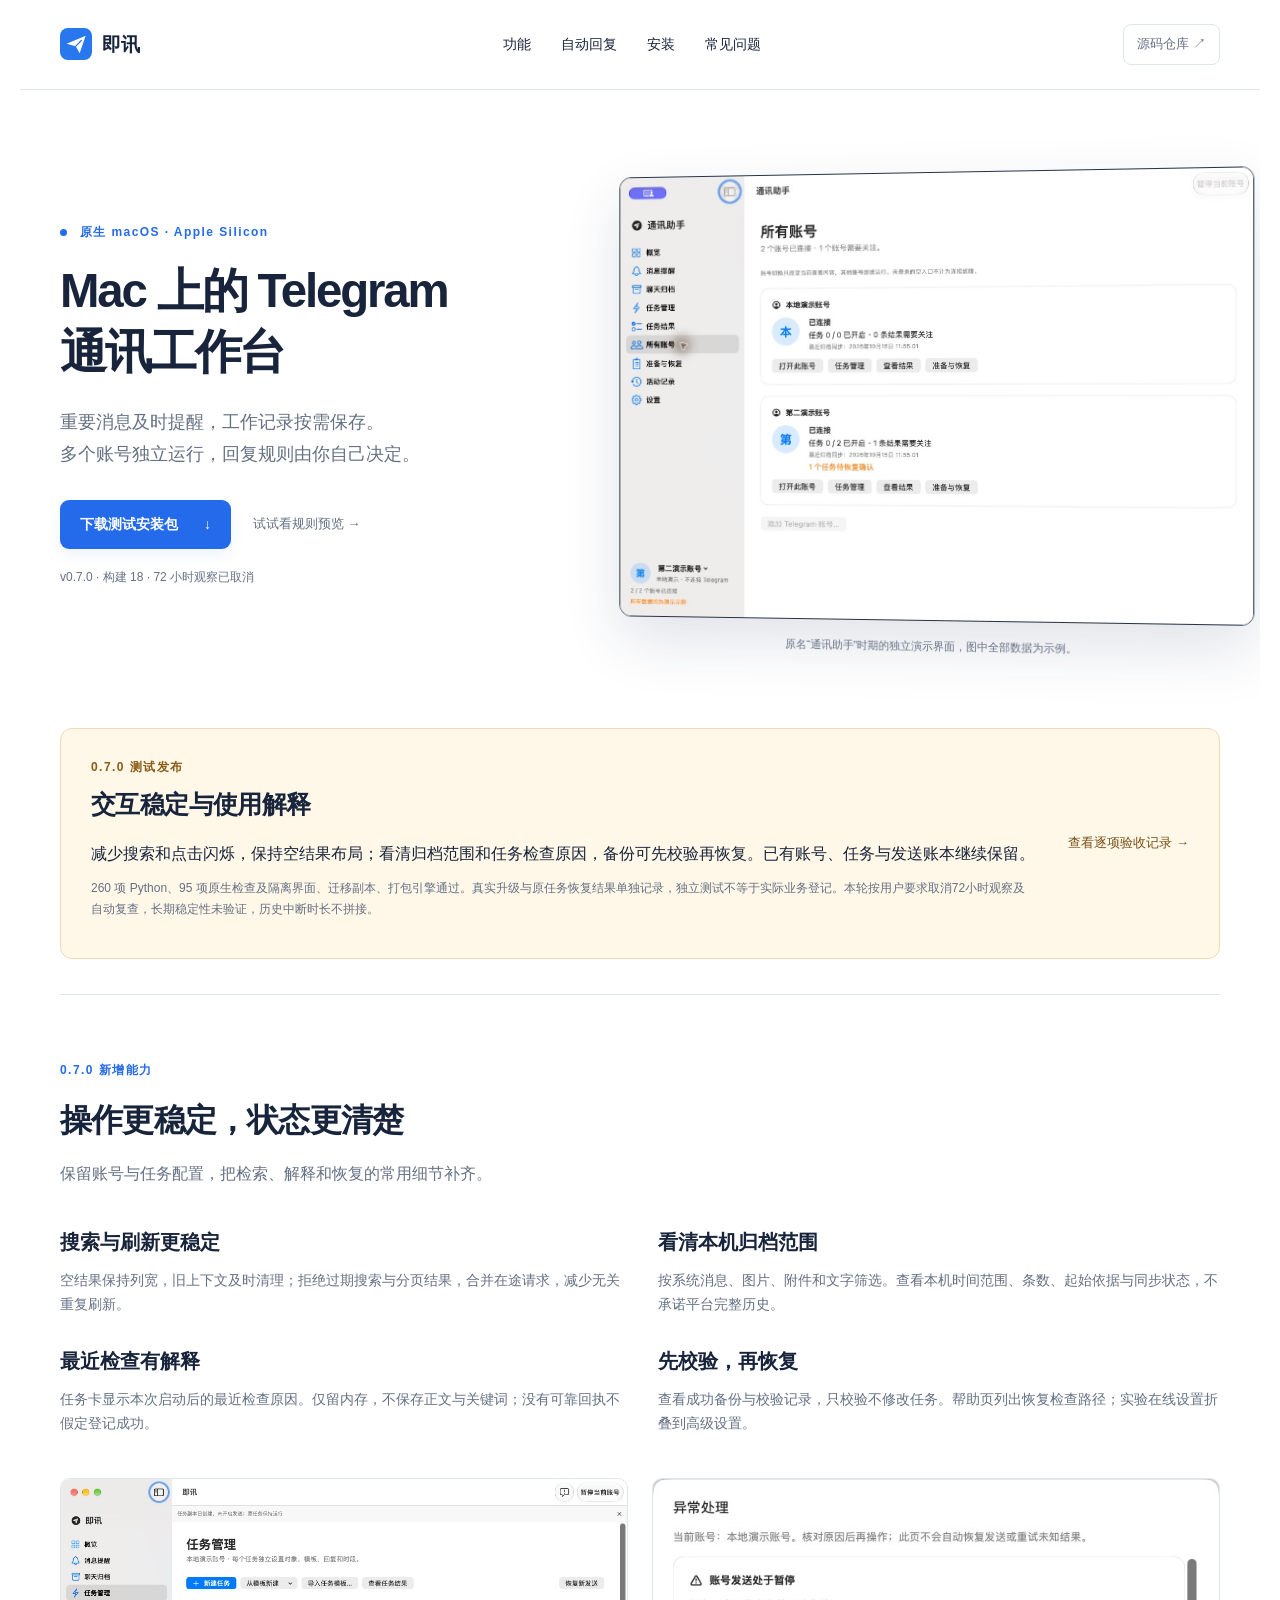
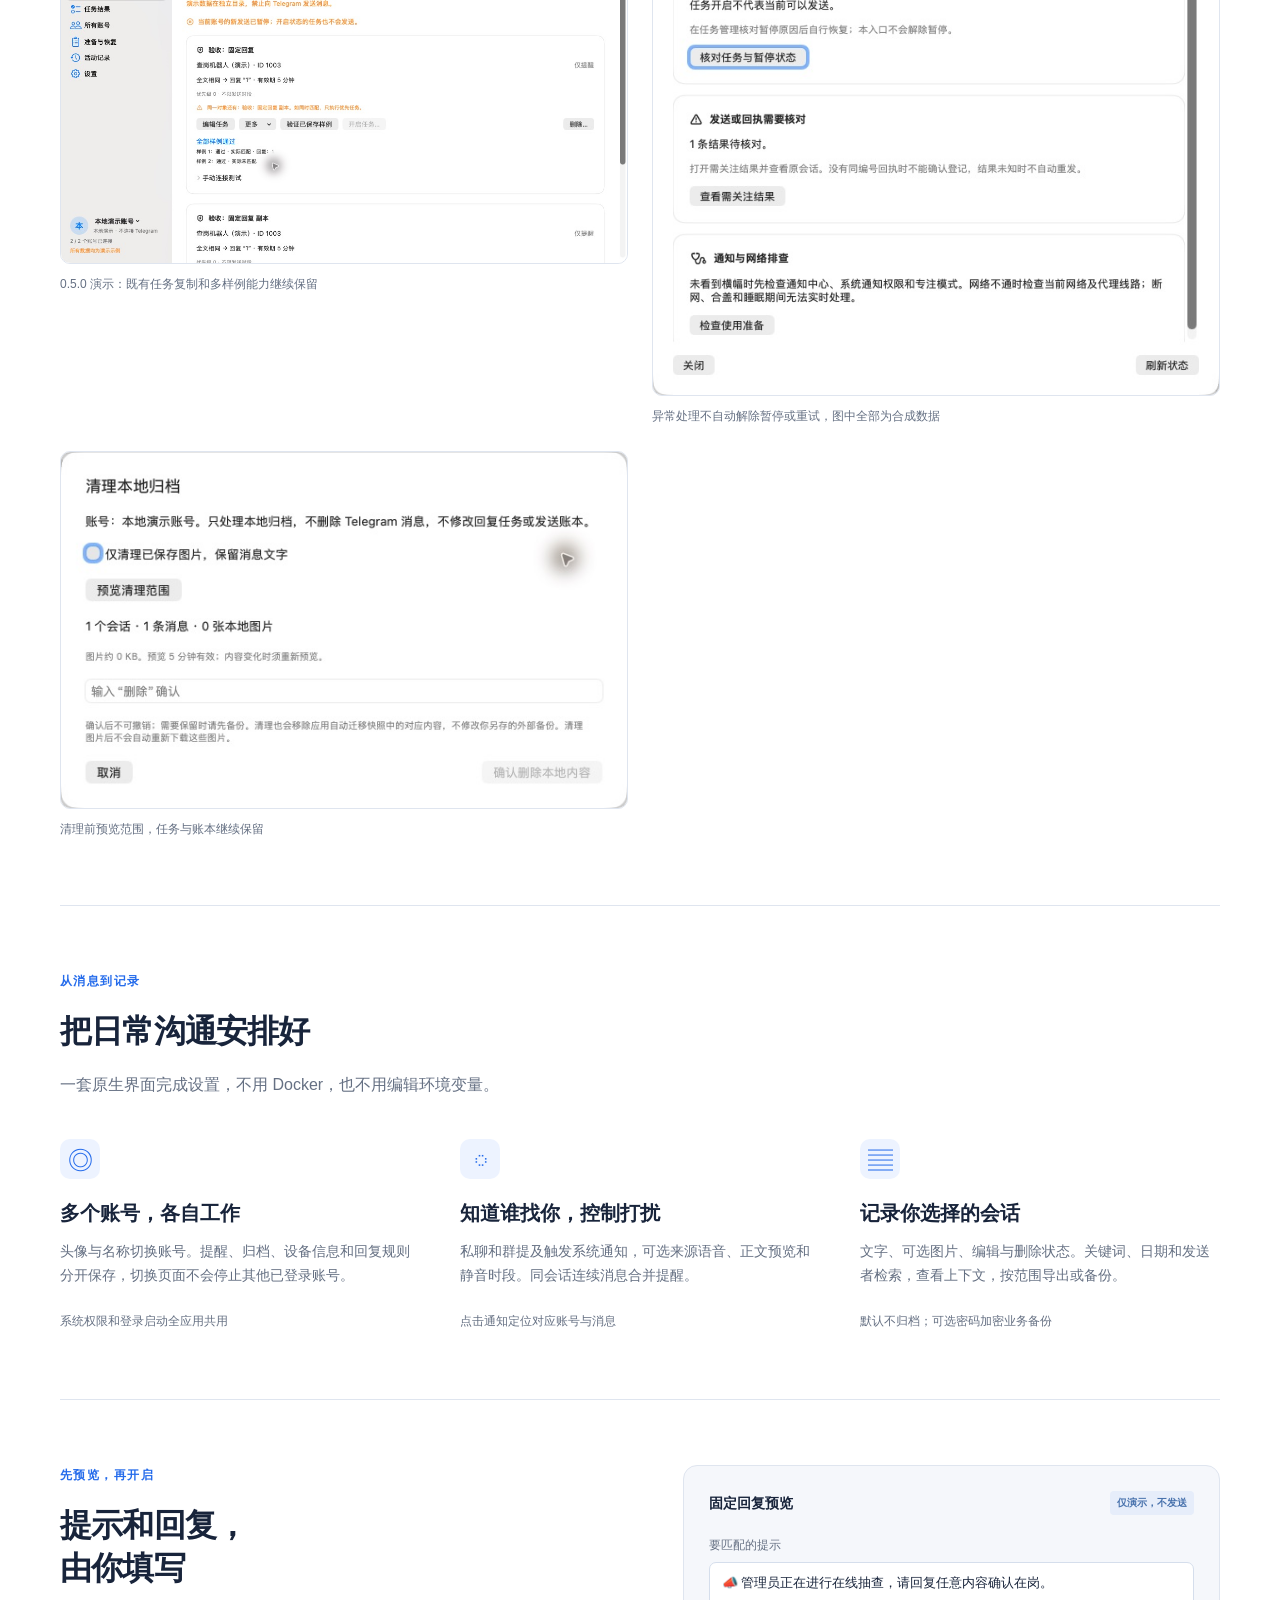
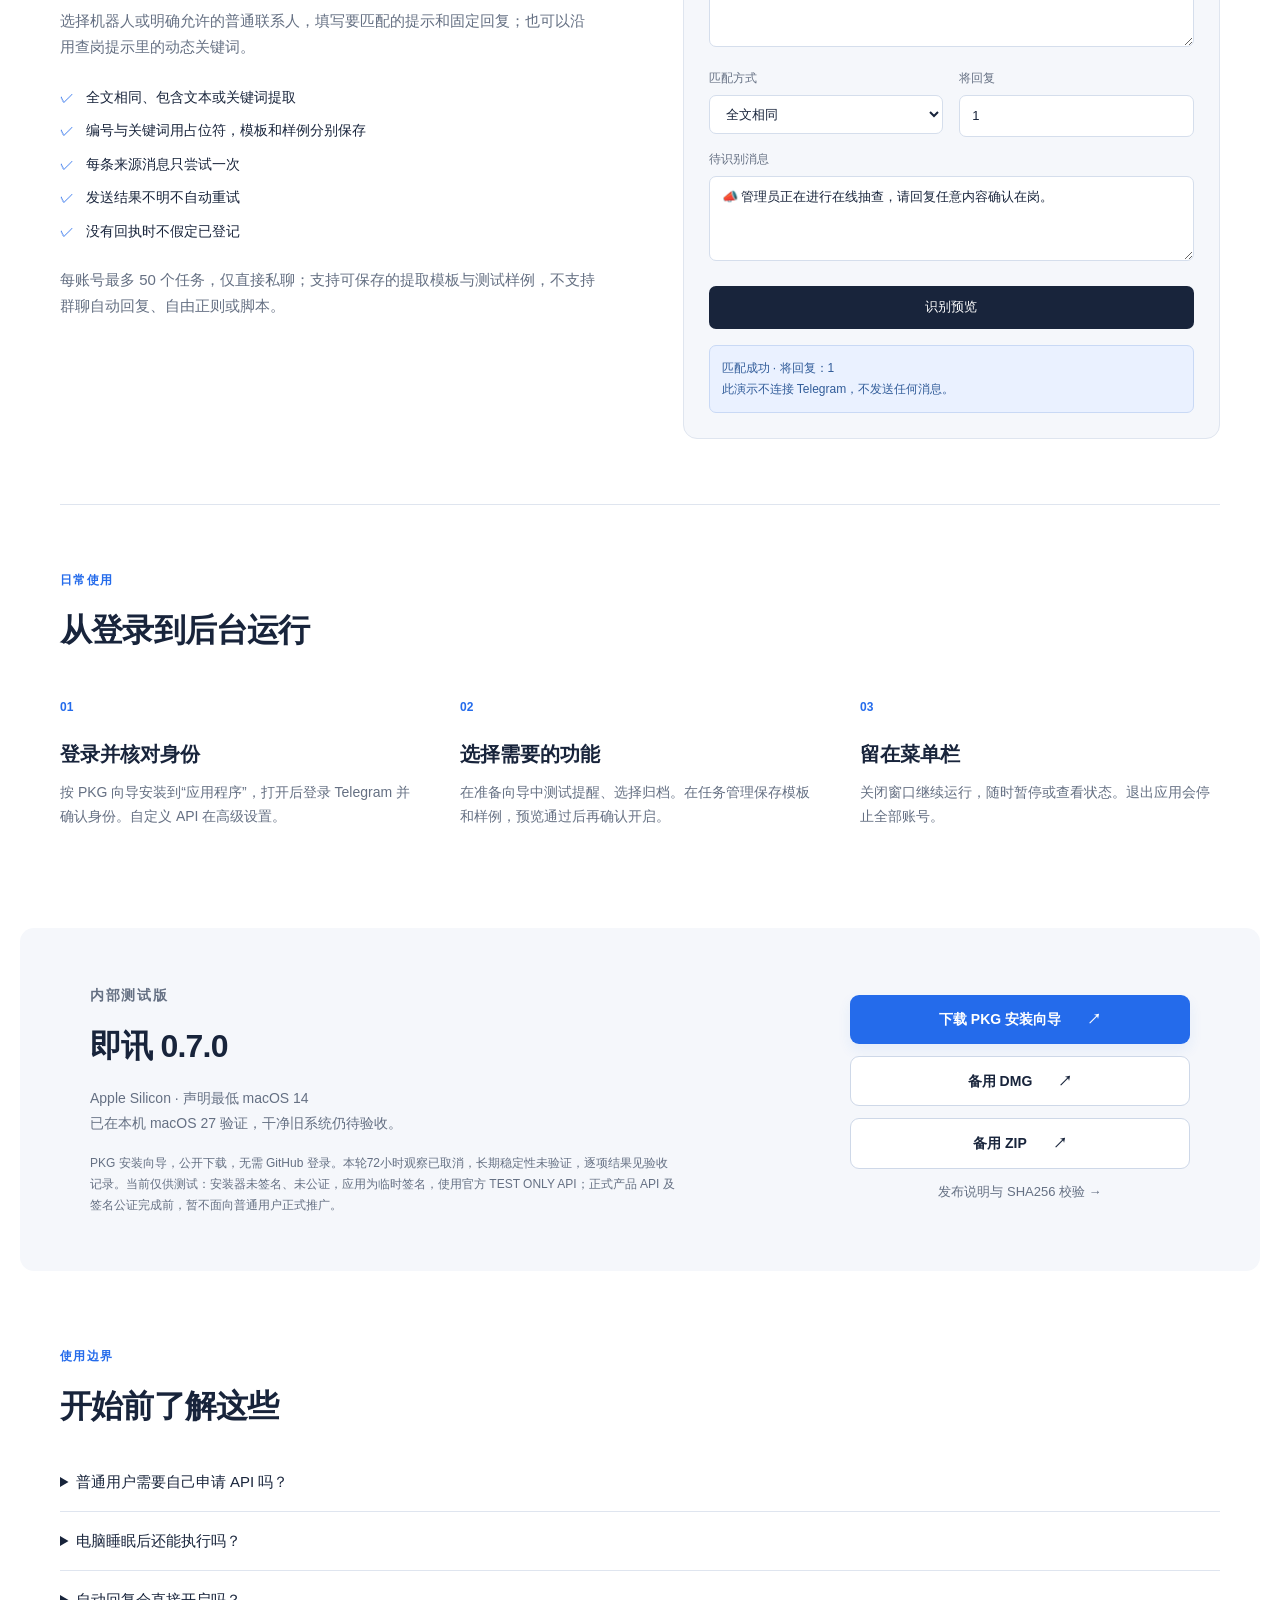
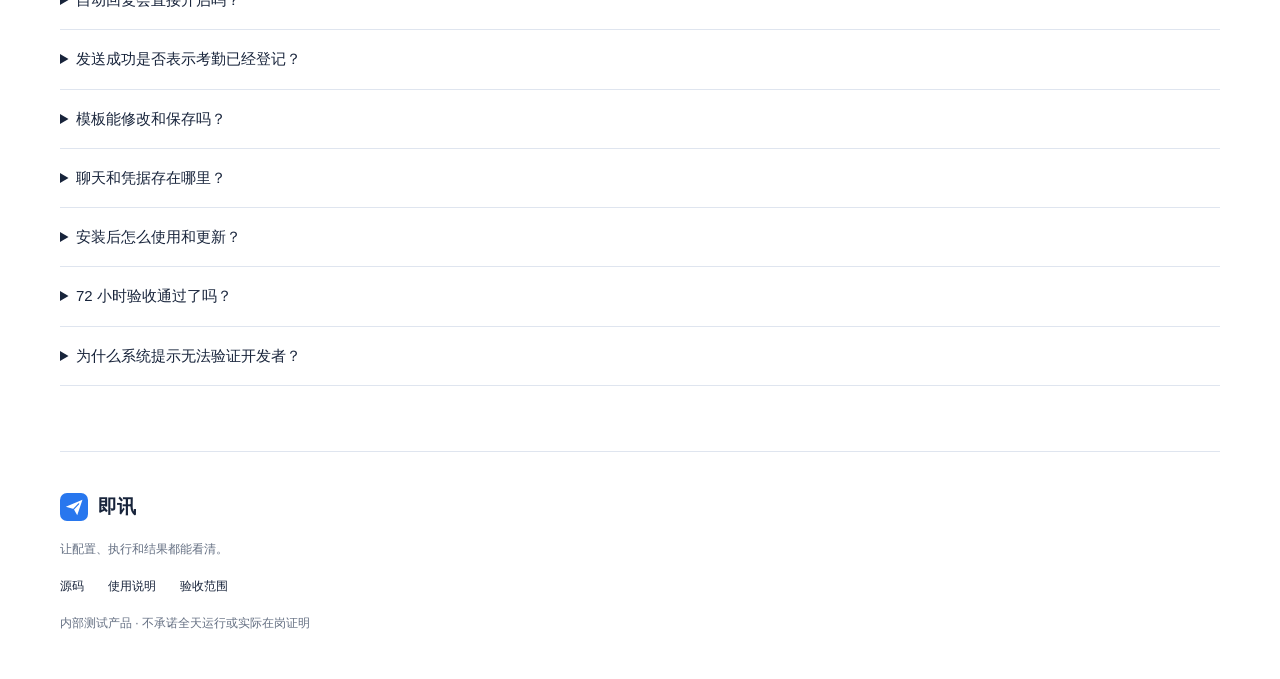
==== commit 75753a79: "feat: stabilize search and refresh with archive scope and recovery guidance" ====
--- a/docs/index.html
+++ b/docs/index.html
@@ -1,7 +1,7 @@
 <!doctype html>
 <html lang="zh-CN">
 <head>
-<meta name="product-release" content="0.6.1">
+<meta name="product-release" content="0.7.0">
   <meta charset="utf-8"><meta name="viewport" content="width=device-width,initial-scale=1">
   <meta name="description" content="即讯是原生 macOS Telegram 通讯工作台，支持多账号、系统提醒、本地归档与用户配置的自动回复。">
   <meta name="color-scheme" content="light"><title>即讯 · macOS Telegram 通讯工作台</title>
@@ -12,20 +12,20 @@
 <header><a class="brand" href="#main"><img src="assets/icon.svg" width="32" height="32" alt="">即讯</a><nav aria-label="页面导航"><a href="#whats-new">功能</a><a href="#automation">自动回复</a><a href="#download">安装</a><a href="#faq">常见问题</a></nav><a class="repo-link" href="https://github.com/Aronlele/communications-assistant">源码仓库 ↗</a></header>
 <main id="main">
 <section class="hero">
-  <div class="hero-copy"><p class="eyebrow"><span></span> 原生 macOS · Apple Silicon</p><h1>Mac 上的 Telegram<br>通讯工作台</h1><p class="intro">重要消息及时提醒，工作记录按需保存。<br>多个账号独立运行，回复规则由你自己决定。</p><div class="hero-actions"><a class="button" href="#download">下载测试安装包 <span>↓</span></a><a class="text-link" href="#automation">试试看规则预览 →</a></div><p class="meta">v0.6.1 · 构建 18 · 72 小时观察已取消</p></div>
+  <div class="hero-copy"><p class="eyebrow"><span></span> 原生 macOS · Apple Silicon</p><h1>Mac 上的 Telegram<br>通讯工作台</h1><p class="intro">重要消息及时提醒，工作记录按需保存。<br>多个账号独立运行，回复规则由你自己决定。</p><div class="hero-actions"><a class="button" href="#download">下载测试安装包 <span>↓</span></a><a class="text-link" href="#automation">试试看规则预览 →</a></div><p class="meta">v0.7.0 · 构建 18 · 72 小时观察已取消</p></div>
   <figure class="app-figure"><img src="assets/demo-accounts.png" width="1080" height="760" alt="原通讯助手 0.4.0：两个独立演示账号、任务数量、结果关注与恢复状态"><figcaption>原名“通讯助手”时期的独立演示界面，图中全部数据为示例。</figcaption></figure>
 </section>
 <section id="release-status" class="release-status" aria-labelledby="release-status-title">
-  <div><p class="eyebrow">0.6.1 测试发布</p><h2 id="release-status-title">群组系统消息归档与旧记录补全</h2><p>入群、邀请、改名等群组系统事件保存为可搜索说明；旧空记录先预览、再按原消息逐批补全。已有账号、任务、网络与备份能力继续保留。</p><p class="feature-note">251 项 Python、82 项原生检查及隔离界面、迁移副本、打包引擎通过。本机两个原账号在线、两条原任务恢复，3条旧空记录全部补全，原有配置和账本保留。本轮按用户要求取消72小时观察及自动复查，长期稳定性未验证，历史中断时长不拼接。</p></div>
+  <div><p class="eyebrow">0.7.0 测试发布</p><h2 id="release-status-title">交互稳定与使用解释</h2><p>减少搜索和点击闪烁，保持空结果布局；看清归档范围和任务检查原因，备份可先校验再恢复。已有账号、任务与发送账本继续保留。</p><p class="feature-note">260 项 Python、95 项原生检查及隔离界面、迁移副本、打包引擎通过。真实升级与原任务恢复结果单独记录，独立测试不等于实际业务登记。本轮按用户要求取消72小时观察及自动复查，长期稳定性未验证，历史中断时长不拼接。</p></div>
   <a class="text-link" href="https://github.com/Aronlele/communications-assistant/blob/main/design/acceptance.md">查看逐项验收记录 →</a>
 </section>
 <section id="whats-new" class="section">
-  <div class="section-heading"><p class="eyebrow">0.6.1 新增能力</p><h2>看清群组事件，补全可恢复记录</h2><p>从实时归档到旧记录处理，每次补全都能先确认范围。</p></div>
+  <div class="section-heading"><p class="eyebrow">0.7.0 新增能力</p><h2>操作更稳定，状态更清楚</h2><p>保留账号与任务配置，把检索、解释和恢复的常用细节补齐。</p></div>
   <div class="release-grid">
-    <article><h3>系统事件可读归档</h3><p>入群、邀请、退出、移除和群组改名等事件保存为文字说明，支持搜索、上下文、导出与备份。实时和历史补档共用。</p></article>
-    <article><h3>空记录明确说明</h3><p>区分群组系统事件、无说明图片和类型未记录的旧空内容。缺少身份时明确提示，未知事件不编造细节。</p></article>
-    <article><h3>先预览，再补全</h3><p>选择归档群组，检查旧空记录；确认后每批最多100条。只补平台仍返回、编号与日期一致的系统事件，不自动循环或重试。</p></article>
-    <article><h3>原有配置继续保留</h3><p>保留账号、任务、归档开关、历史游标和发送账本。群组事件不触发自动回复，数据库保持schema5。</p></article>
+    <article><h3>搜索与刷新更稳定</h3><p>空结果保持列宽，旧上下文及时清理；拒绝过期搜索与分页结果，合并在途请求，减少无关重复刷新。</p></article>
+    <article><h3>看清本机归档范围</h3><p>按系统消息、图片、附件和文字筛选。查看本机时间范围、条数、起始依据与同步状态，不承诺平台完整历史。</p></article>
+    <article><h3>最近检查有解释</h3><p>任务卡显示本次启动后的最近检查原因。仅留内存，不保存正文与关键词；没有可靠回执不假定登记成功。</p></article>
+    <article><h3>先校验，再恢复</h3><p>查看成功备份与校验记录，只校验不修改任务。帮助页列出恢复检查路径；实验在线设置折叠到高级设置。</p></article>
   </div>
   <div class="screenshots"><figure><a href="assets/demo-tasks-050.png"><img src="assets/demo-tasks-050.png" width="1120" height="760" loading="lazy" alt="即讯 0.5.0 独立演示：复制的关闭任务与多样例通过结果"></a><figcaption>0.5.0 演示：既有任务复制和多样例能力继续保留</figcaption></figure><figure><a href="assets/demo-issues-050.png"><img src="assets/demo-issues-050.png" width="680" height="620" loading="lazy" alt="即讯 0.5.0 演示异常处理：暂停原因、需核对结果和排查路径"></a><figcaption>异常处理不自动解除暂停或重试，图中全部为合成数据</figcaption></figure><figure><a href="assets/demo-cleanup-050.png"><img src="assets/demo-cleanup-050.png" width="600" height="377" loading="lazy" alt="即讯 0.5.0 本地归档清理预览及删除确认"></a><figcaption>清理前预览范围，任务与账本继续保留</figcaption></figure></div>
 </section>
@@ -42,7 +42,7 @@
   <div class="rule-demo"><div class="demo-heading"><span>固定回复预览</span><span class="demo-badge">仅演示，不发送</span></div><label for="match">要匹配的提示</label><textarea id="match" rows="3" maxlength="2000">📣 管理员正在进行在线抽查，请回复任意内容确认在岗。</textarea><div class="demo-row"><div><label for="mode">匹配方式</label><select id="mode"><option value="exact">全文相同</option><option value="contains">包含指定文本</option></select></div><div><label for="reply">将回复</label><input id="reply" value="1" maxlength="100"></div></div><label for="sample">待识别消息</label><textarea id="sample" rows="3" maxlength="2000">📣 管理员正在进行在线抽查，请回复任意内容确认在岗。</textarea><button id="preview" type="button">识别预览</button><div id="result" class="demo-result" role="status" aria-live="polite">匹配成功 · 将回复：1<br>此演示不连接 Telegram，不发送任何消息。</div></div>
 </section>
 <section class="workflow section"><div class="section-heading"><p class="eyebrow">日常使用</p><h2>从登录到后台运行</h2></div><ol><li><span>01</span><h3>登录并核对身份</h3><p>按 PKG 向导安装到“应用程序”，打开后登录 Telegram 并确认身份。自定义 API 在高级设置。</p></li><li><span>02</span><h3>选择需要的功能</h3><p>在准备向导中测试提醒、选择归档。在任务管理保存模板和样例，预览通过后再确认开启。</p></li><li><span>03</span><h3>留在菜单栏</h3><p>关闭窗口继续运行，随时暂停或查看状态。退出应用会停止全部账号。</p></li></ol></section>
-<section id="download" class="download section"><div><p class="eyebrow">内部测试版</p><h2>即讯 0.6.1</h2><p>Apple Silicon · 声明最低 macOS 14<br>已在本机 macOS 27 验证，干净旧系统仍待验收。</p><p class="download-note">PKG 安装向导，公开下载，无需 GitHub 登录。本轮72小时观察已取消，长期稳定性未验证，逐项结果见验收记录。当前仅供测试：安装器未签名、未公证，应用为临时签名，使用官方 TEST ONLY API；正式产品 API 及签名公证完成前，暂不面向普通用户正式推广。</p></div><div class="download-actions"><a class="button" href="https://github.com/Aronlele/communications-assistant/releases/download/v0.6.1/CommunicationsAssistant-0.6.1-macOS-arm64.pkg">下载 PKG 安装向导 <span>↗</span></a><a class="button secondary" href="https://github.com/Aronlele/communications-assistant/releases/download/v0.6.1/CommunicationsAssistant-0.6.1-macOS-arm64.dmg">备用 DMG <span>↗</span></a><a class="button secondary" href="https://github.com/Aronlele/communications-assistant/releases/download/v0.6.1/CommunicationsAssistant-0.6.1-macOS-arm64.zip">备用 ZIP <span>↗</span></a><a class="text-link" href="https://github.com/Aronlele/communications-assistant/releases/tag/v0.6.1">发布说明与 SHA256 校验 →</a></div></section>
+<section id="download" class="download section"><div><p class="eyebrow">内部测试版</p><h2>即讯 0.7.0</h2><p>Apple Silicon · 声明最低 macOS 14<br>已在本机 macOS 27 验证，干净旧系统仍待验收。</p><p class="download-note">PKG 安装向导，公开下载，无需 GitHub 登录。本轮72小时观察已取消，长期稳定性未验证，逐项结果见验收记录。当前仅供测试：安装器未签名、未公证，应用为临时签名，使用官方 TEST ONLY API；正式产品 API 及签名公证完成前，暂不面向普通用户正式推广。</p></div><div class="download-actions"><a class="button" href="https://github.com/Aronlele/communications-assistant/releases/download/v0.7.0/CommunicationsAssistant-0.7.0-macOS-arm64.pkg">下载 PKG 安装向导 <span>↗</span></a><a class="button secondary" href="https://github.com/Aronlele/communications-assistant/releases/download/v0.7.0/CommunicationsAssistant-0.7.0-macOS-arm64.dmg">备用 DMG <span>↗</span></a><a class="button secondary" href="https://github.com/Aronlele/communications-assistant/releases/download/v0.7.0/CommunicationsAssistant-0.7.0-macOS-arm64.zip">备用 ZIP <span>↗</span></a><a class="text-link" href="https://github.com/Aronlele/communications-assistant/releases/tag/v0.7.0">发布说明与 SHA256 校验 →</a></div></section>
 <section id="faq" class="faq section"><div class="section-heading"><p class="eyebrow">使用边界</p><h2>开始前了解这些</h2></div><details><summary>普通用户需要自己申请 API 吗？</summary><p>有内置配置的安装包只需登录 Telegram；自定义 API 放在高级设置。当前内部包使用官方测试配置，正式产品 API 待完成。</p></details><details><summary>电脑睡眠后还能执行吗？</summary><p>睡眠、合盖、退出应用或网络不可用时不能实时处理。可选防闲置睡眠不能覆盖主动睡眠或合盖，恢复后按时限规则处理新提示，不补发重启前旧消息。</p></details><details><summary>自动回复会直接开启吗？</summary><p>不会。新对象或规则先保存为仅提醒，预览并确认后才启用。重启或身份恢复后，逐账号确认，再在准备与恢复向导中选择恢复原先开启的任务。固定回复默认本地有效期 5 分钟，可自定义。</p></details><details><summary>发送成功是否表示考勤已经登记？</summary><p>编号模式需要匹配同编号登记回执。固定回复当前没有通用回执解析，只显示“已发送，登记未核实”，需要在原会话确认实际业务结果。</p></details><details><summary>模板能修改和保存吗？</summary><p>可以。在任务管理新建或编辑任务，匹配模板和测试样例分别保存。编号查岗选择“从提示提取关键词”，可从样例生成含编号、分钟数和关键词占位符的提取模板；关键词可随每条消息变化。修改执行条件只暂停该任务，其他任务保持运行。</p></details><details><summary>聊天和凭据存在哪里？</summary><p>资料保存在本机，按账号隔离，不上传到产品云端。Telegram 连接仍访问其服务。业务备份不含登录会话、API 或代理密码，可选密码加密；本地数据库和登录会话本身未额外加密。升级回退副本包含登录会话，仅留本机，不能分享。源码仓库不包含真实消息和凭据。</p></details><details><summary>安装后怎么使用和更新？</summary><p>推荐双击 PKG，按“继续 → 安装”完成安装，再从“应用程序”打开即讯（原通讯助手）。为兼容旧安装，磁盘路径仍为 /Applications/通讯助手.app，资料目录和应用标识不变。系统可能要求管理员验证。升级前退出应用，安装器只替换应用，保留账号和资料；之后在准备与恢复向导中核对账号和原先开启的任务，再选择恢复。DMG/ZIP 为备用。设置中可检查官方更新，核对校验与备份后由系统安装器升级；不会自动静默替换应用。Intel、正式签名及公证尚未完成。</p></details><details><summary>72 小时验收通过了吗？</summary><p>未通过。本轮按用户要求停止采样并取消自动复查，不再启动新版观察。历史未满时长不拼接，取消不等于稳定性通过；逐项功能验收见记录。</p></details><details><summary>为什么系统提示无法验证开发者？</summary><p>目前安装器尚未完成 Developer ID 签名与 Apple 公证，不能保证联网下载后顺畅安装。请核对 Release 来源与 SHA256，参考 <a href="https://support.apple.com/zh-cn/102445">Apple 官方说明</a>；无需关闭系统安全保护。当前 PKG 已验证安装结构和向导，干净 Mac 的完整安装仍待验收。</p></details></section>
 </main>
 <footer><div class="brand"><img src="assets/icon.svg" width="28" height="28" alt="">即讯</div><p>让配置、执行和结果都能看清。</p><div><a href="https://github.com/Aronlele/communications-assistant">源码</a><a href="https://github.com/Aronlele/communications-assistant/blob/main/macos/README.md">使用说明</a><a href="https://github.com/Aronlele/communications-assistant/blob/main/design/acceptance.md">验收范围</a></div><small>内部测试产品 · 不承诺全天运行或实际在岗证明</small></footer>
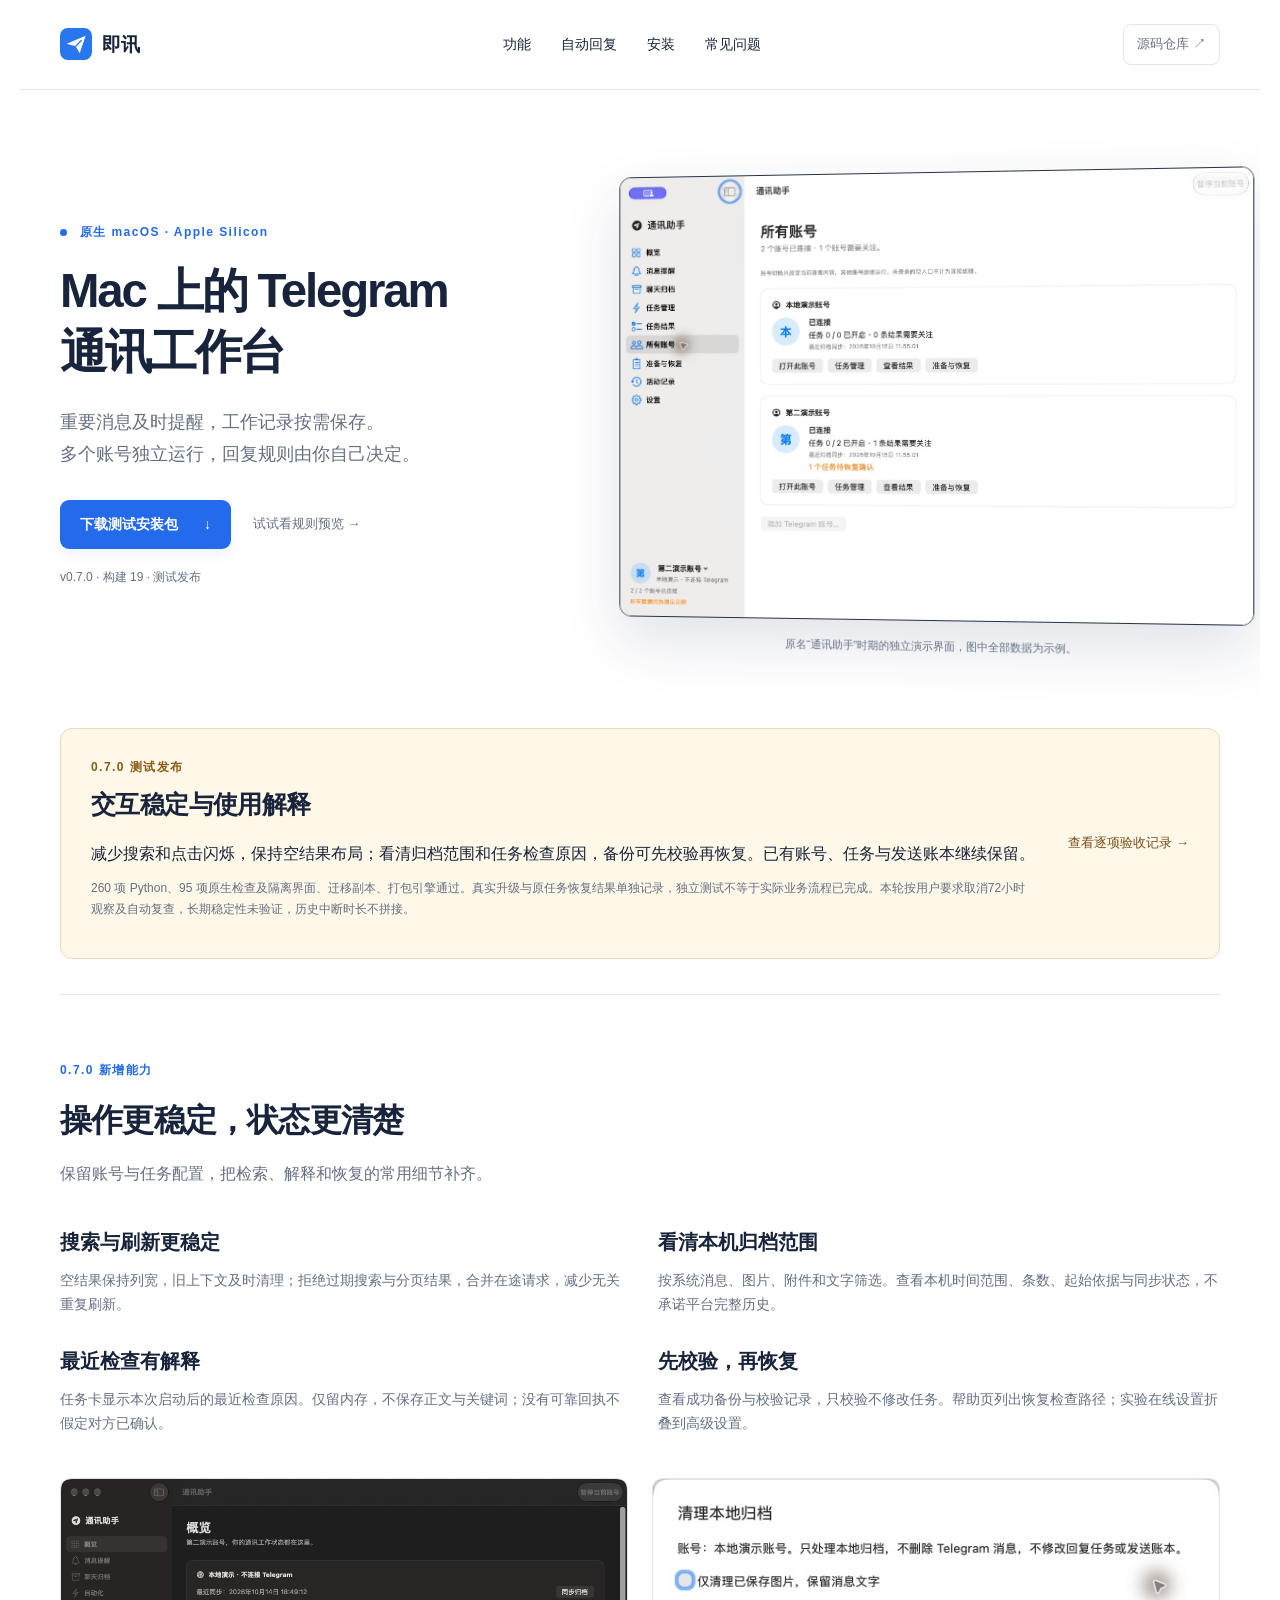
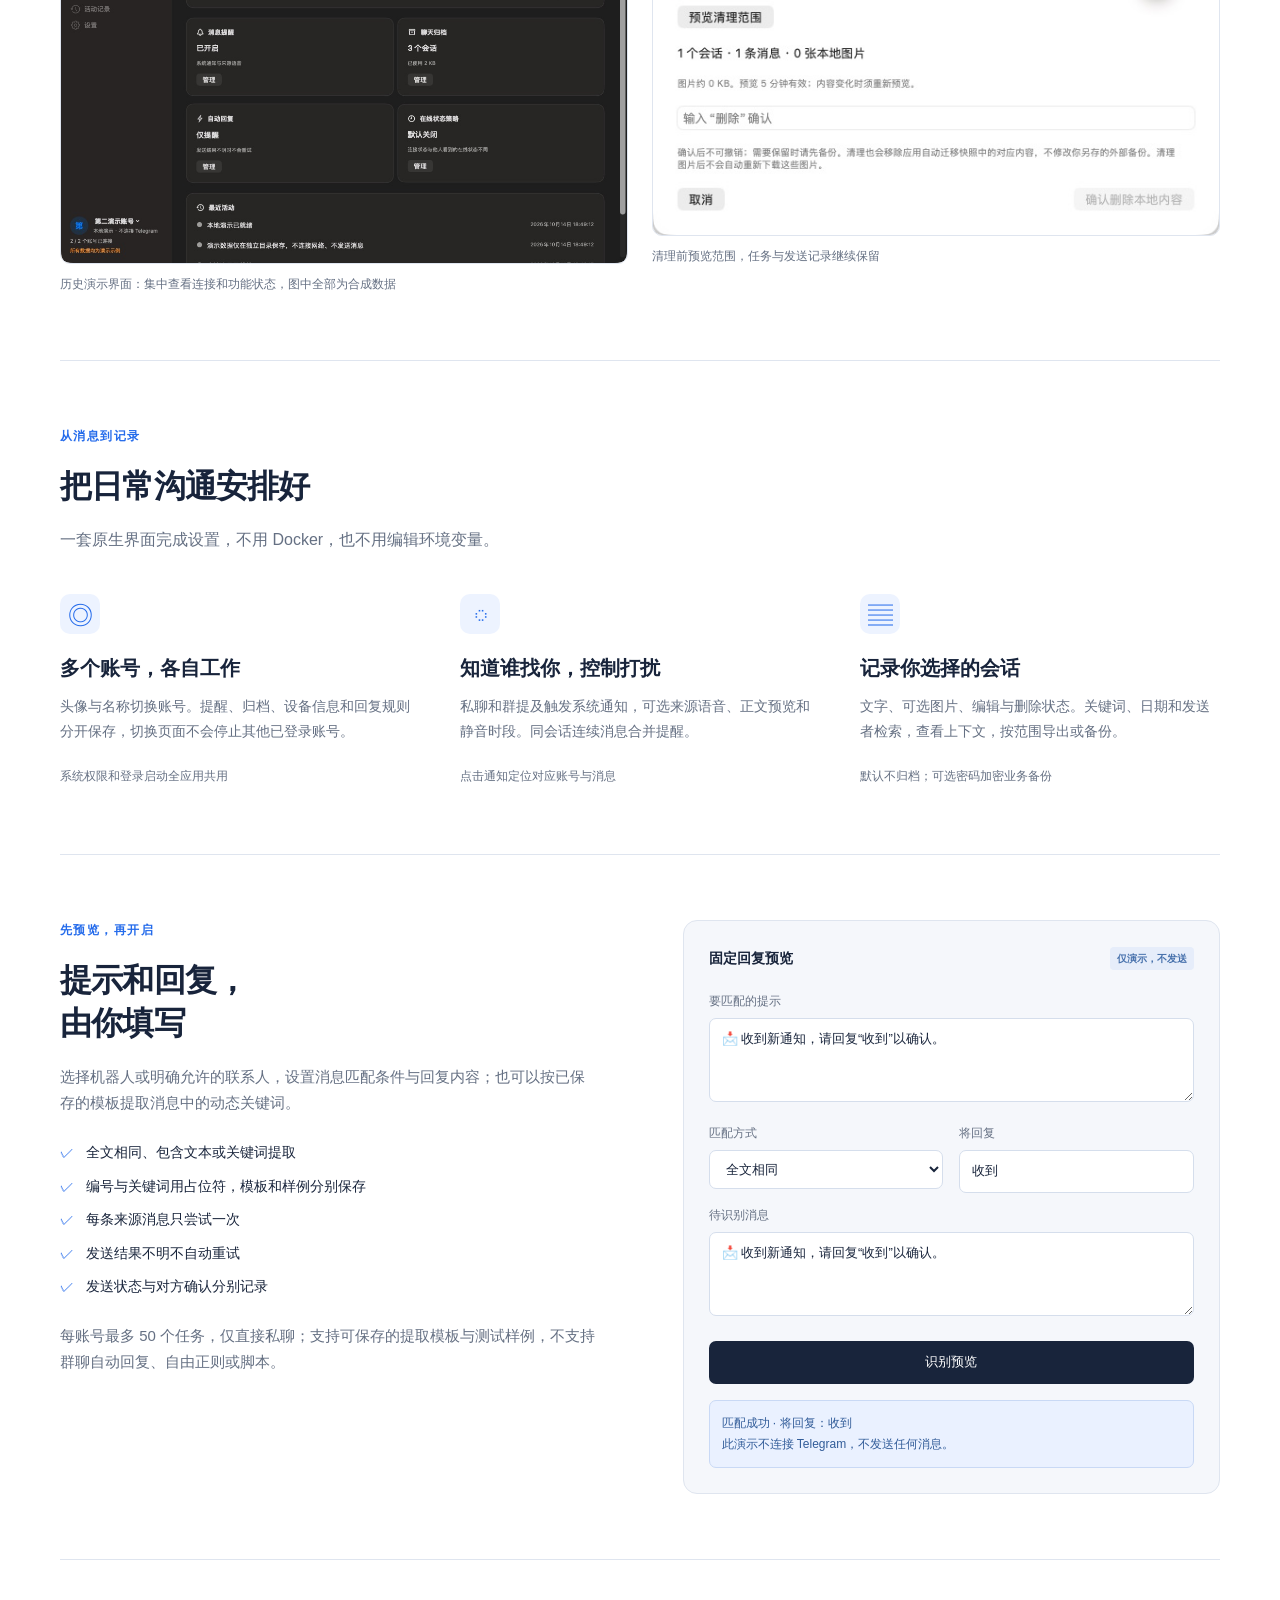
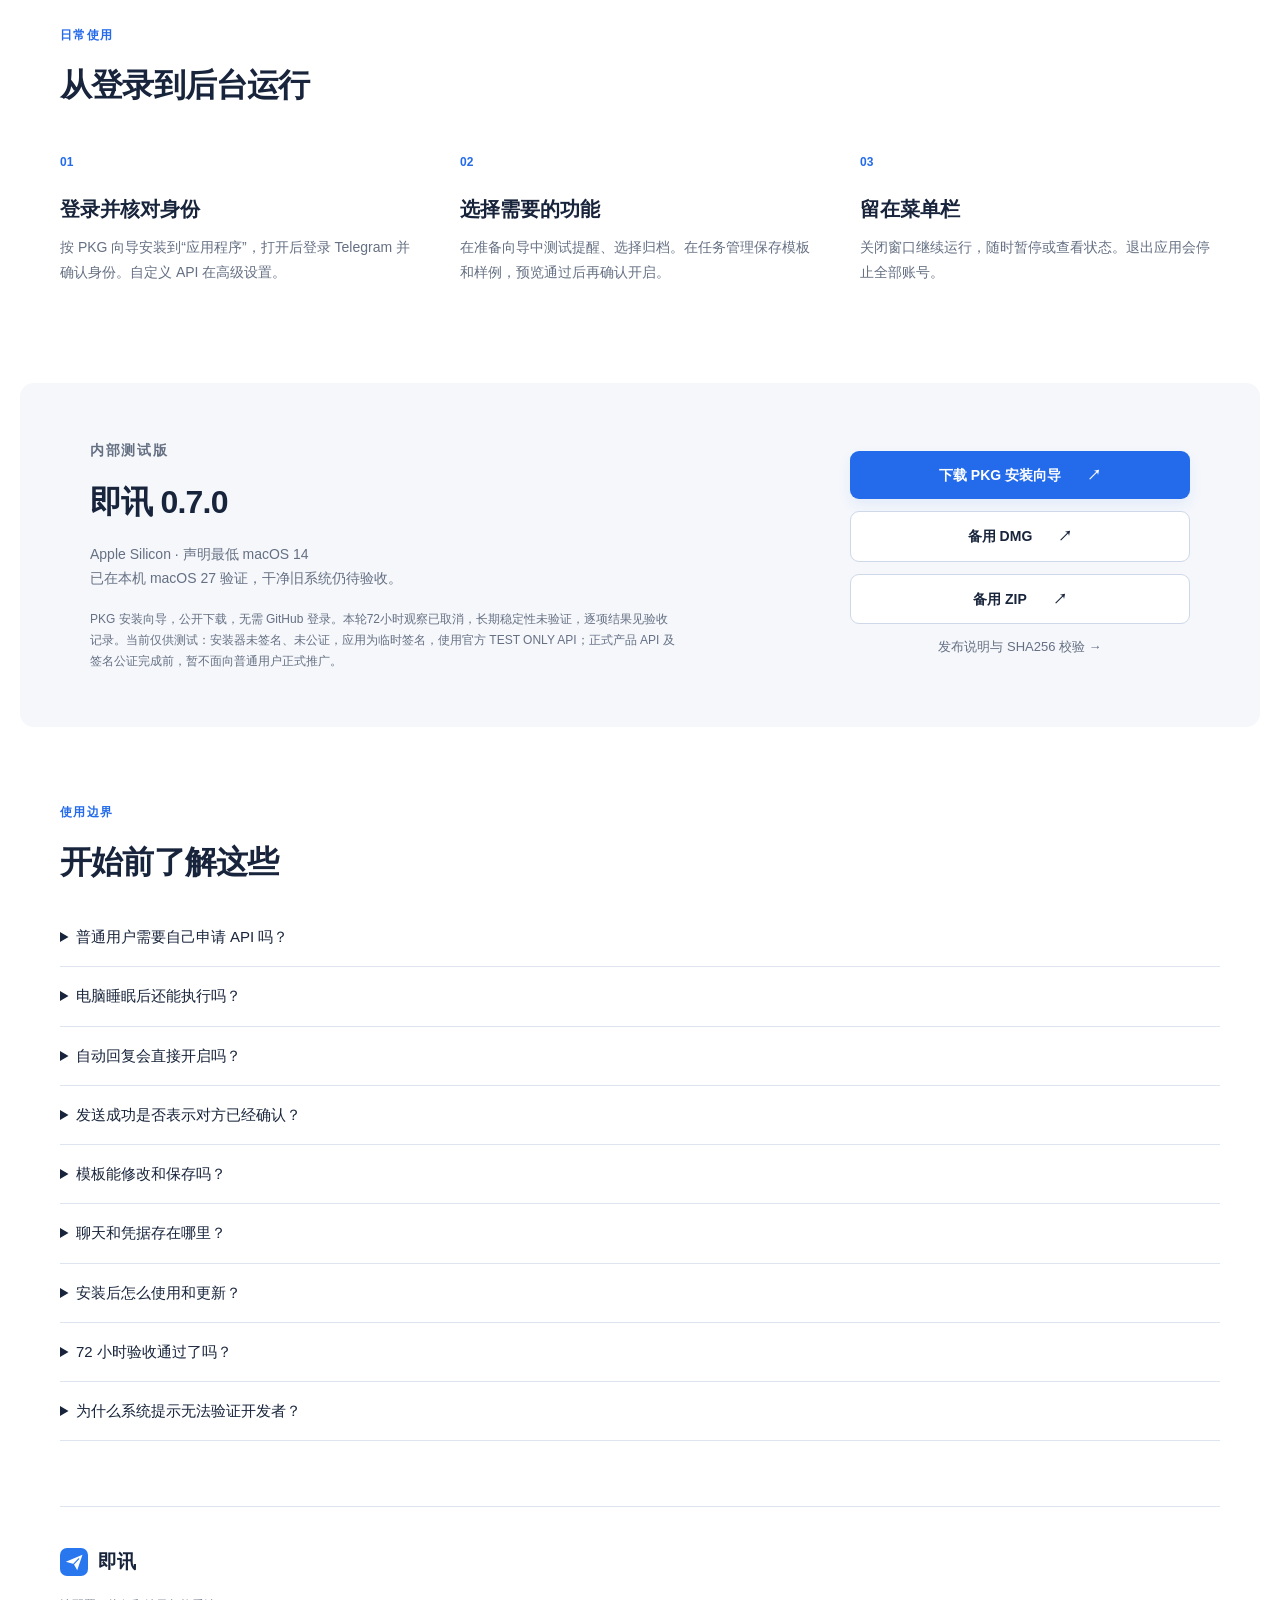
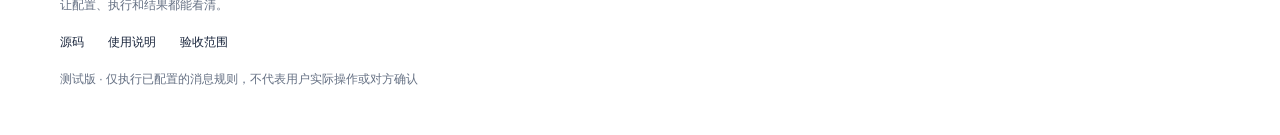
==== commit 36cce848: "docs: generalize public messaging and demo examples" ====
--- a/docs/index.html
+++ b/docs/index.html
@@ -12,11 +12,11 @@
 <header><a class="brand" href="#main"><img src="assets/icon.svg" width="32" height="32" alt="">即讯</a><nav aria-label="页面导航"><a href="#whats-new">功能</a><a href="#automation">自动回复</a><a href="#download">安装</a><a href="#faq">常见问题</a></nav><a class="repo-link" href="https://github.com/Aronlele/communications-assistant">源码仓库 ↗</a></header>
 <main id="main">
 <section class="hero">
-  <div class="hero-copy"><p class="eyebrow"><span></span> 原生 macOS · Apple Silicon</p><h1>Mac 上的 Telegram<br>通讯工作台</h1><p class="intro">重要消息及时提醒，工作记录按需保存。<br>多个账号独立运行，回复规则由你自己决定。</p><div class="hero-actions"><a class="button" href="#download">下载测试安装包 <span>↓</span></a><a class="text-link" href="#automation">试试看规则预览 →</a></div><p class="meta">v0.7.0 · 构建 18 · 72 小时观察已取消</p></div>
+  <div class="hero-copy"><p class="eyebrow"><span></span> 原生 macOS · Apple Silicon</p><h1>Mac 上的 Telegram<br>通讯工作台</h1><p class="intro">重要消息及时提醒，工作记录按需保存。<br>多个账号独立运行，回复规则由你自己决定。</p><div class="hero-actions"><a class="button" href="#download">下载测试安装包 <span>↓</span></a><a class="text-link" href="#automation">试试看规则预览 →</a></div><p class="meta">v0.7.0 · 构建 19 · 测试发布</p></div>
   <figure class="app-figure"><img src="assets/demo-accounts.png" width="1080" height="760" alt="原通讯助手 0.4.0：两个独立演示账号、任务数量、结果关注与恢复状态"><figcaption>原名“通讯助手”时期的独立演示界面，图中全部数据为示例。</figcaption></figure>
 </section>
 <section id="release-status" class="release-status" aria-labelledby="release-status-title">
-  <div><p class="eyebrow">0.7.0 测试发布</p><h2 id="release-status-title">交互稳定与使用解释</h2><p>减少搜索和点击闪烁，保持空结果布局；看清归档范围和任务检查原因，备份可先校验再恢复。已有账号、任务与发送账本继续保留。</p><p class="feature-note">260 项 Python、95 项原生检查及隔离界面、迁移副本、打包引擎通过。真实升级与原任务恢复结果单独记录，独立测试不等于实际业务登记。本轮按用户要求取消72小时观察及自动复查，长期稳定性未验证，历史中断时长不拼接。</p></div>
+  <div><p class="eyebrow">0.7.0 测试发布</p><h2 id="release-status-title">交互稳定与使用解释</h2><p>减少搜索和点击闪烁，保持空结果布局；看清归档范围和任务检查原因，备份可先校验再恢复。已有账号、任务与发送账本继续保留。</p><p class="feature-note">260 项 Python、95 项原生检查及隔离界面、迁移副本、打包引擎通过。真实升级与原任务恢复结果单独记录，独立测试不等于实际业务流程已完成。本轮按用户要求取消72小时观察及自动复查，长期稳定性未验证，历史中断时长不拼接。</p></div>
   <a class="text-link" href="https://github.com/Aronlele/communications-assistant/blob/main/design/acceptance.md">查看逐项验收记录 →</a>
 </section>
 <section id="whats-new" class="section">
@@ -24,10 +24,10 @@
   <div class="release-grid">
     <article><h3>搜索与刷新更稳定</h3><p>空结果保持列宽，旧上下文及时清理；拒绝过期搜索与分页结果，合并在途请求，减少无关重复刷新。</p></article>
     <article><h3>看清本机归档范围</h3><p>按系统消息、图片、附件和文字筛选。查看本机时间范围、条数、起始依据与同步状态，不承诺平台完整历史。</p></article>
-    <article><h3>最近检查有解释</h3><p>任务卡显示本次启动后的最近检查原因。仅留内存，不保存正文与关键词；没有可靠回执不假定登记成功。</p></article>
+    <article><h3>最近检查有解释</h3><p>任务卡显示本次启动后的最近检查原因。仅留内存，不保存正文与关键词；没有可靠回执不假定对方已确认。</p></article>
     <article><h3>先校验，再恢复</h3><p>查看成功备份与校验记录，只校验不修改任务。帮助页列出恢复检查路径；实验在线设置折叠到高级设置。</p></article>
   </div>
-  <div class="screenshots"><figure><a href="assets/demo-tasks-050.png"><img src="assets/demo-tasks-050.png" width="1120" height="760" loading="lazy" alt="即讯 0.5.0 独立演示：复制的关闭任务与多样例通过结果"></a><figcaption>0.5.0 演示：既有任务复制和多样例能力继续保留</figcaption></figure><figure><a href="assets/demo-issues-050.png"><img src="assets/demo-issues-050.png" width="680" height="620" loading="lazy" alt="即讯 0.5.0 演示异常处理：暂停原因、需核对结果和排查路径"></a><figcaption>异常处理不自动解除暂停或重试，图中全部为合成数据</figcaption></figure><figure><a href="assets/demo-cleanup-050.png"><img src="assets/demo-cleanup-050.png" width="600" height="377" loading="lazy" alt="即讯 0.5.0 本地归档清理预览及删除确认"></a><figcaption>清理前预览范围，任务与账本继续保留</figcaption></figure></div>
+  <div class="screenshots"><figure><a href="assets/demo-overview.jpg"><img src="assets/demo-overview.jpg" width="1120" height="760" loading="lazy" alt="历史版本独立演示：连接、提醒、归档与规则状态概览"></a><figcaption>历史演示界面：集中查看连接和功能状态，图中全部为合成数据</figcaption></figure><figure><a href="assets/demo-cleanup-050.png"><img src="assets/demo-cleanup-050.png" width="600" height="377" loading="lazy" alt="独立演示：本地归档清理预览及删除确认"></a><figcaption>清理前预览范围，任务与发送记录继续保留</figcaption></figure></div>
 </section>
 <section id="features" class="features section">
   <div class="section-heading"><p class="eyebrow">从消息到记录</p><h2>把日常沟通安排好</h2><p>一套原生界面完成设置，不用 Docker，也不用编辑环境变量。</p></div>
@@ -38,12 +38,12 @@
   </div>
 </section>
 <section id="automation" class="automation section">
-  <div class="automation-copy"><p class="eyebrow">先预览，再开启</p><h2>提示和回复，<br>由你填写</h2><p>选择机器人或明确允许的普通联系人，填写要匹配的提示和固定回复；也可以沿用查岗提示里的动态关键词。</p><ul><li>全文相同、包含文本或关键词提取</li><li>编号与关键词用占位符，模板和样例分别保存</li><li>每条来源消息只尝试一次</li><li>发送结果不明不自动重试</li><li>没有回执时不假定已登记</li></ul><p class="feature-note">每账号最多 50 个任务，仅直接私聊；支持可保存的提取模板与测试样例，不支持群聊自动回复、自由正则或脚本。</p></div>
-  <div class="rule-demo"><div class="demo-heading"><span>固定回复预览</span><span class="demo-badge">仅演示，不发送</span></div><label for="match">要匹配的提示</label><textarea id="match" rows="3" maxlength="2000">📣 管理员正在进行在线抽查，请回复任意内容确认在岗。</textarea><div class="demo-row"><div><label for="mode">匹配方式</label><select id="mode"><option value="exact">全文相同</option><option value="contains">包含指定文本</option></select></div><div><label for="reply">将回复</label><input id="reply" value="1" maxlength="100"></div></div><label for="sample">待识别消息</label><textarea id="sample" rows="3" maxlength="2000">📣 管理员正在进行在线抽查，请回复任意内容确认在岗。</textarea><button id="preview" type="button">识别预览</button><div id="result" class="demo-result" role="status" aria-live="polite">匹配成功 · 将回复：1<br>此演示不连接 Telegram，不发送任何消息。</div></div>
+  <div class="automation-copy"><p class="eyebrow">先预览，再开启</p><h2>提示和回复，<br>由你填写</h2><p>选择机器人或明确允许的联系人，设置消息匹配条件与回复内容；也可以按已保存的模板提取消息中的动态关键词。</p><ul><li>全文相同、包含文本或关键词提取</li><li>编号与关键词用占位符，模板和样例分别保存</li><li>每条来源消息只尝试一次</li><li>发送结果不明不自动重试</li><li>发送状态与对方确认分别记录</li></ul><p class="feature-note">每账号最多 50 个任务，仅直接私聊；支持可保存的提取模板与测试样例，不支持群聊自动回复、自由正则或脚本。</p></div>
+  <div class="rule-demo"><div class="demo-heading"><span>固定回复预览</span><span class="demo-badge">仅演示，不发送</span></div><label for="match">要匹配的提示</label><textarea id="match" rows="3" maxlength="2000">📩 收到新通知，请回复“收到”以确认。</textarea><div class="demo-row"><div><label for="mode">匹配方式</label><select id="mode"><option value="exact">全文相同</option><option value="contains">包含指定文本</option></select></div><div><label for="reply">将回复</label><input id="reply" value="收到" maxlength="100"></div></div><label for="sample">待识别消息</label><textarea id="sample" rows="3" maxlength="2000">📩 收到新通知，请回复“收到”以确认。</textarea><button id="preview" type="button">识别预览</button><div id="result" class="demo-result" role="status" aria-live="polite">匹配成功 · 将回复：收到<br>此演示不连接 Telegram，不发送任何消息。</div></div>
 </section>
 <section class="workflow section"><div class="section-heading"><p class="eyebrow">日常使用</p><h2>从登录到后台运行</h2></div><ol><li><span>01</span><h3>登录并核对身份</h3><p>按 PKG 向导安装到“应用程序”，打开后登录 Telegram 并确认身份。自定义 API 在高级设置。</p></li><li><span>02</span><h3>选择需要的功能</h3><p>在准备向导中测试提醒、选择归档。在任务管理保存模板和样例，预览通过后再确认开启。</p></li><li><span>03</span><h3>留在菜单栏</h3><p>关闭窗口继续运行，随时暂停或查看状态。退出应用会停止全部账号。</p></li></ol></section>
 <section id="download" class="download section"><div><p class="eyebrow">内部测试版</p><h2>即讯 0.7.0</h2><p>Apple Silicon · 声明最低 macOS 14<br>已在本机 macOS 27 验证，干净旧系统仍待验收。</p><p class="download-note">PKG 安装向导，公开下载，无需 GitHub 登录。本轮72小时观察已取消，长期稳定性未验证，逐项结果见验收记录。当前仅供测试：安装器未签名、未公证，应用为临时签名，使用官方 TEST ONLY API；正式产品 API 及签名公证完成前，暂不面向普通用户正式推广。</p></div><div class="download-actions"><a class="button" href="https://github.com/Aronlele/communications-assistant/releases/download/v0.7.0/CommunicationsAssistant-0.7.0-macOS-arm64.pkg">下载 PKG 安装向导 <span>↗</span></a><a class="button secondary" href="https://github.com/Aronlele/communications-assistant/releases/download/v0.7.0/CommunicationsAssistant-0.7.0-macOS-arm64.dmg">备用 DMG <span>↗</span></a><a class="button secondary" href="https://github.com/Aronlele/communications-assistant/releases/download/v0.7.0/CommunicationsAssistant-0.7.0-macOS-arm64.zip">备用 ZIP <span>↗</span></a><a class="text-link" href="https://github.com/Aronlele/communications-assistant/releases/tag/v0.7.0">发布说明与 SHA256 校验 →</a></div></section>
-<section id="faq" class="faq section"><div class="section-heading"><p class="eyebrow">使用边界</p><h2>开始前了解这些</h2></div><details><summary>普通用户需要自己申请 API 吗？</summary><p>有内置配置的安装包只需登录 Telegram；自定义 API 放在高级设置。当前内部包使用官方测试配置，正式产品 API 待完成。</p></details><details><summary>电脑睡眠后还能执行吗？</summary><p>睡眠、合盖、退出应用或网络不可用时不能实时处理。可选防闲置睡眠不能覆盖主动睡眠或合盖，恢复后按时限规则处理新提示，不补发重启前旧消息。</p></details><details><summary>自动回复会直接开启吗？</summary><p>不会。新对象或规则先保存为仅提醒，预览并确认后才启用。重启或身份恢复后，逐账号确认，再在准备与恢复向导中选择恢复原先开启的任务。固定回复默认本地有效期 5 分钟，可自定义。</p></details><details><summary>发送成功是否表示考勤已经登记？</summary><p>编号模式需要匹配同编号登记回执。固定回复当前没有通用回执解析，只显示“已发送，登记未核实”，需要在原会话确认实际业务结果。</p></details><details><summary>模板能修改和保存吗？</summary><p>可以。在任务管理新建或编辑任务，匹配模板和测试样例分别保存。编号查岗选择“从提示提取关键词”，可从样例生成含编号、分钟数和关键词占位符的提取模板；关键词可随每条消息变化。修改执行条件只暂停该任务，其他任务保持运行。</p></details><details><summary>聊天和凭据存在哪里？</summary><p>资料保存在本机，按账号隔离，不上传到产品云端。Telegram 连接仍访问其服务。业务备份不含登录会话、API 或代理密码，可选密码加密；本地数据库和登录会话本身未额外加密。升级回退副本包含登录会话，仅留本机，不能分享。源码仓库不包含真实消息和凭据。</p></details><details><summary>安装后怎么使用和更新？</summary><p>推荐双击 PKG，按“继续 → 安装”完成安装，再从“应用程序”打开即讯（原通讯助手）。为兼容旧安装，磁盘路径仍为 /Applications/通讯助手.app，资料目录和应用标识不变。系统可能要求管理员验证。升级前退出应用，安装器只替换应用，保留账号和资料；之后在准备与恢复向导中核对账号和原先开启的任务，再选择恢复。DMG/ZIP 为备用。设置中可检查官方更新，核对校验与备份后由系统安装器升级；不会自动静默替换应用。Intel、正式签名及公证尚未完成。</p></details><details><summary>72 小时验收通过了吗？</summary><p>未通过。本轮按用户要求停止采样并取消自动复查，不再启动新版观察。历史未满时长不拼接，取消不等于稳定性通过；逐项功能验收见记录。</p></details><details><summary>为什么系统提示无法验证开发者？</summary><p>目前安装器尚未完成 Developer ID 签名与 Apple 公证，不能保证联网下载后顺畅安装。请核对 Release 来源与 SHA256，参考 <a href="https://support.apple.com/zh-cn/102445">Apple 官方说明</a>；无需关闭系统安全保护。当前 PKG 已验证安装结构和向导，干净 Mac 的完整安装仍待验收。</p></details></section>
+<section id="faq" class="faq section"><div class="section-heading"><p class="eyebrow">使用边界</p><h2>开始前了解这些</h2></div><details><summary>普通用户需要自己申请 API 吗？</summary><p>有内置配置的安装包只需登录 Telegram；自定义 API 放在高级设置。当前内部包使用官方测试配置，正式产品 API 待完成。</p></details><details><summary>电脑睡眠后还能执行吗？</summary><p>睡眠、合盖、退出应用或网络不可用时不能实时处理。可选防闲置睡眠不能覆盖主动睡眠或合盖，恢复后按时限规则处理新提示，不补发重启前旧消息。</p></details><details><summary>自动回复会直接开启吗？</summary><p>不会。新对象或规则先保存为仅提醒，预览并确认后才启用。重启或身份恢复后，逐账号确认，再在准备与恢复向导中选择恢复原先开启的任务。固定回复默认本地有效期 5 分钟，可自定义。</p></details><details><summary>发送成功是否表示对方已经确认？</summary><p>发送动作与对方确认是两种状态。编号模式仅按已有支持的格式匹配同编号回执；固定回复没有通用回执解析，需要在原会话核对后续结果，不能仅凭发送成功判断流程已完成。</p></details><details><summary>模板能修改和保存吗？</summary><p>可以。在任务管理新建或编辑任务，匹配模板和测试样例分别保存。动态回复选择“从提示提取关键词”，可从样例生成含编号、分钟数和关键词占位符的提取模板；关键词可随每条消息变化。修改执行条件只暂停该任务，其他任务保持运行。</p></details><details><summary>聊天和凭据存在哪里？</summary><p>资料保存在本机，按账号隔离，不上传到产品云端。Telegram 连接仍访问其服务。业务备份不含登录会话、API 或代理密码，可选密码加密；本地数据库和登录会话本身未额外加密。升级回退副本包含登录会话，仅留本机，不能分享。源码仓库不包含真实消息和凭据。</p></details><details><summary>安装后怎么使用和更新？</summary><p>推荐双击 PKG，按“继续 → 安装”完成安装，再从“应用程序”打开即讯（原通讯助手）。为兼容旧安装，磁盘路径仍为 /Applications/通讯助手.app，资料目录和应用标识不变。系统可能要求管理员验证。升级前退出应用，安装器只替换应用，保留账号和资料；之后在准备与恢复向导中核对账号和原先开启的任务，再选择恢复。DMG/ZIP 为备用。设置中可检查官方更新，核对校验与备份后由系统安装器升级；不会自动静默替换应用。Intel、正式签名及公证尚未完成。</p></details><details><summary>72 小时验收通过了吗？</summary><p>未通过。本轮按用户要求停止采样并取消自动复查，不再启动新版观察。历史未满时长不拼接，取消不等于稳定性通过；逐项功能验收见记录。</p></details><details><summary>为什么系统提示无法验证开发者？</summary><p>目前安装器尚未完成 Developer ID 签名与 Apple 公证，不能保证联网下载后顺畅安装。请核对 Release 来源与 SHA256，参考 <a href="https://support.apple.com/zh-cn/102445">Apple 官方说明</a>；无需关闭系统安全保护。当前 PKG 已验证安装结构和向导，干净 Mac 的完整安装仍待验收。</p></details></section>
 </main>
-<footer><div class="brand"><img src="assets/icon.svg" width="28" height="28" alt="">即讯</div><p>让配置、执行和结果都能看清。</p><div><a href="https://github.com/Aronlele/communications-assistant">源码</a><a href="https://github.com/Aronlele/communications-assistant/blob/main/macos/README.md">使用说明</a><a href="https://github.com/Aronlele/communications-assistant/blob/main/design/acceptance.md">验收范围</a></div><small>内部测试产品 · 不承诺全天运行或实际在岗证明</small></footer>
+<footer><div class="brand"><img src="assets/icon.svg" width="28" height="28" alt="">即讯</div><p>让配置、执行和结果都能看清。</p><div><a href="https://github.com/Aronlele/communications-assistant">源码</a><a href="https://github.com/Aronlele/communications-assistant/blob/main/macos/README.md">使用说明</a><a href="https://github.com/Aronlele/communications-assistant/blob/main/design/acceptance.md">验收范围</a></div><small>测试版 · 仅执行已配置的消息规则，不代表用户实际操作或对方确认</small></footer>
 </body></html>
